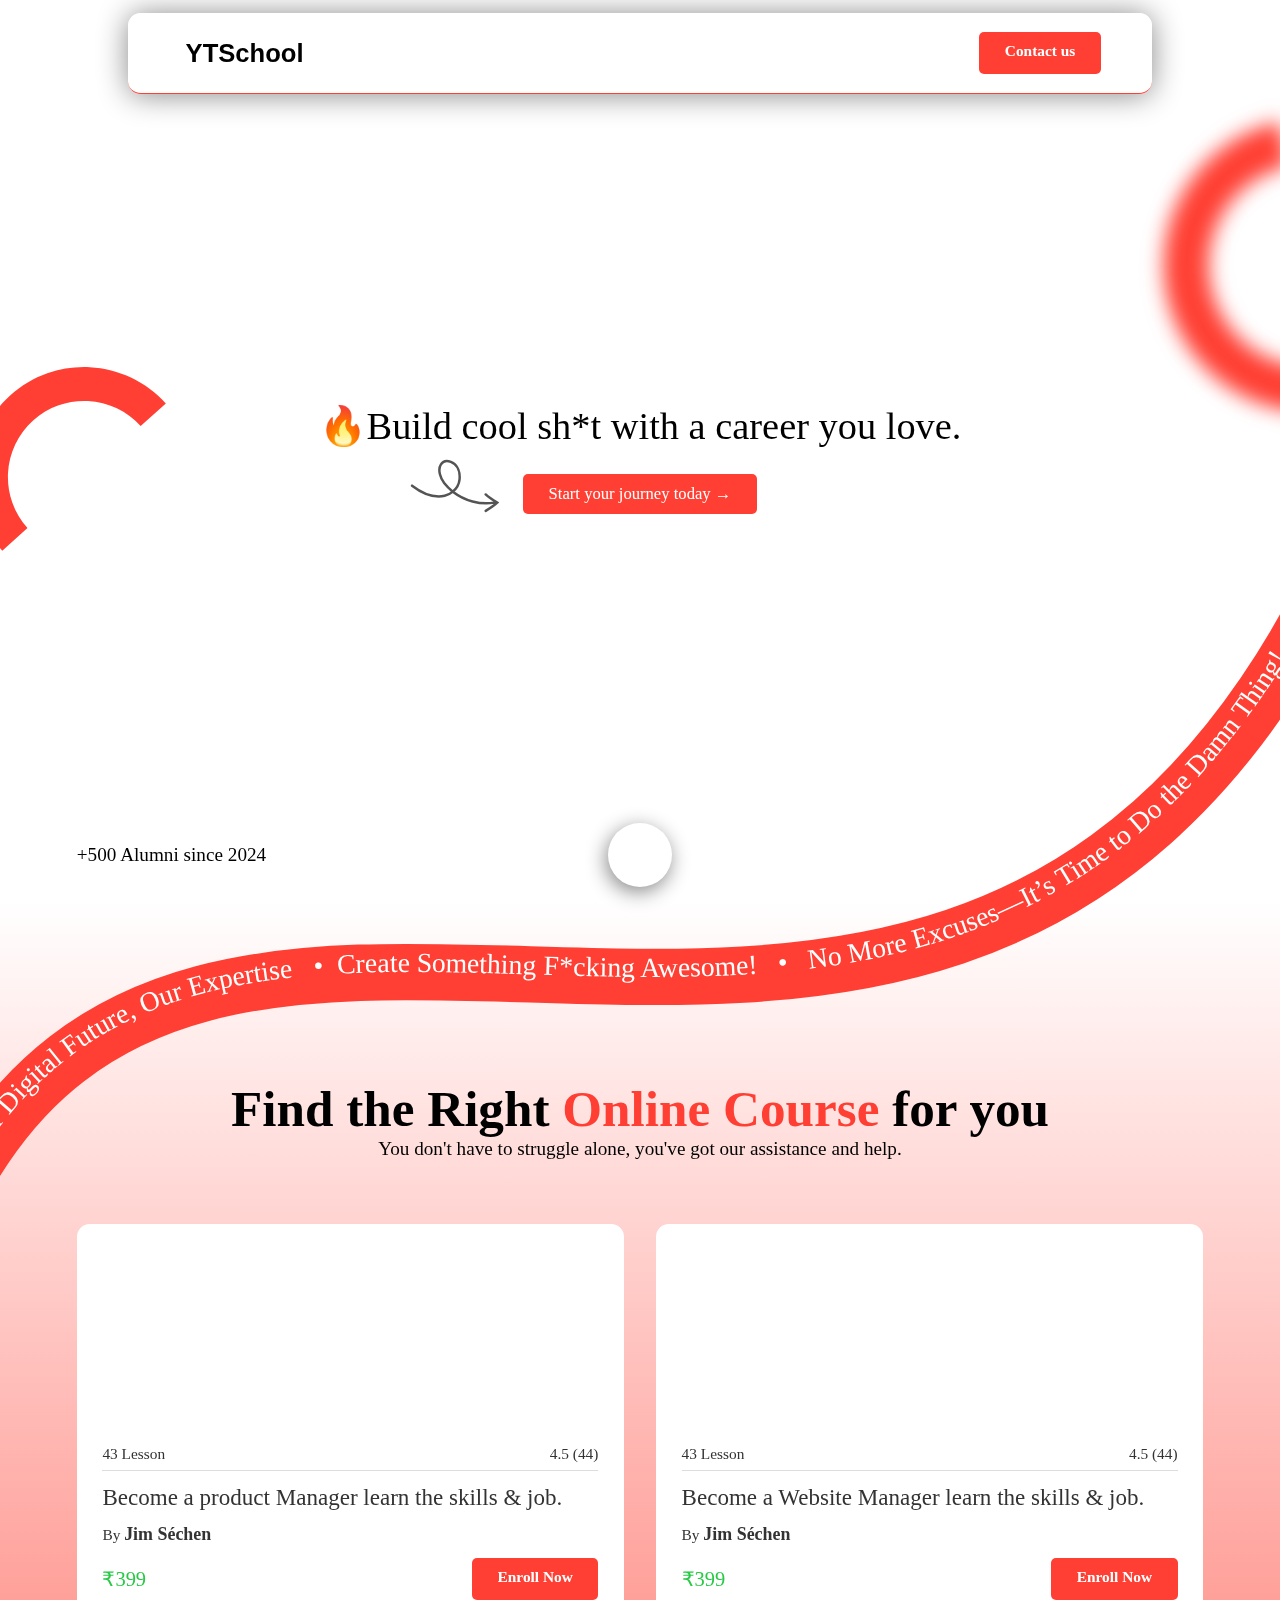
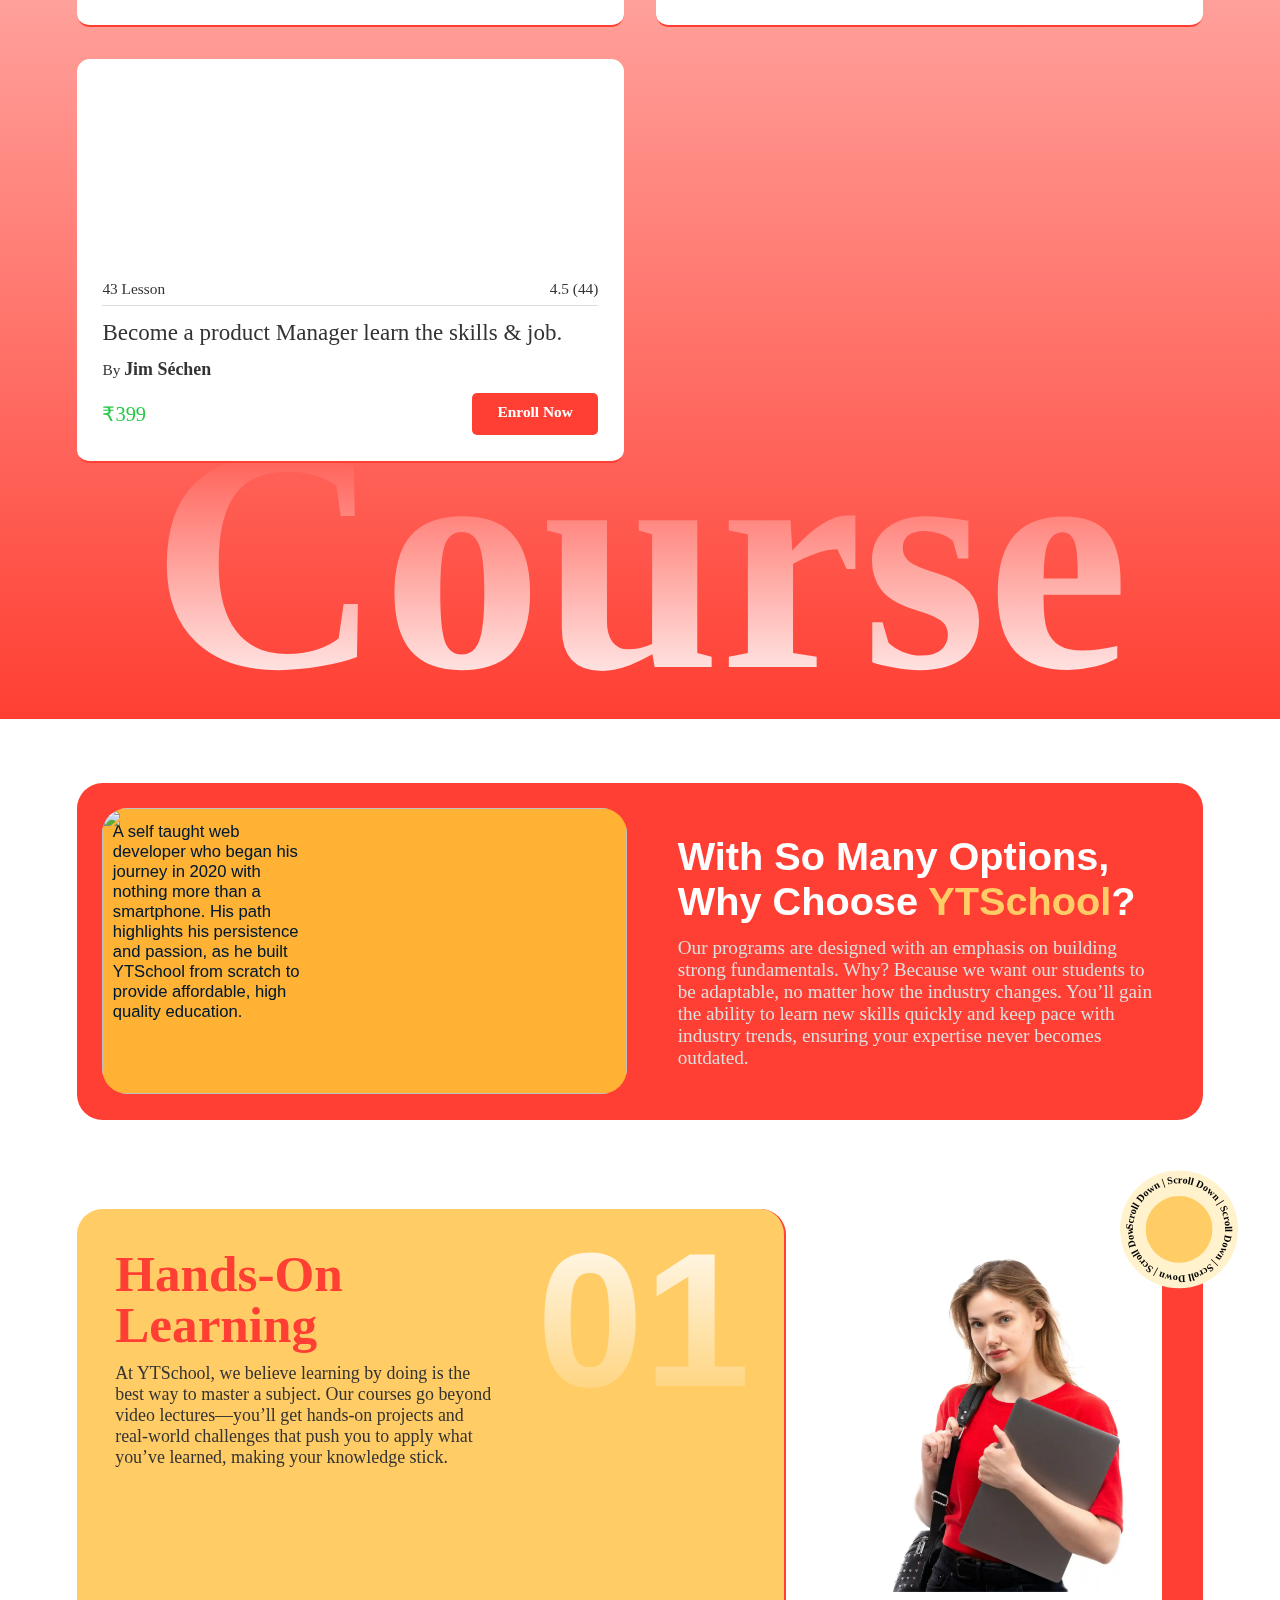
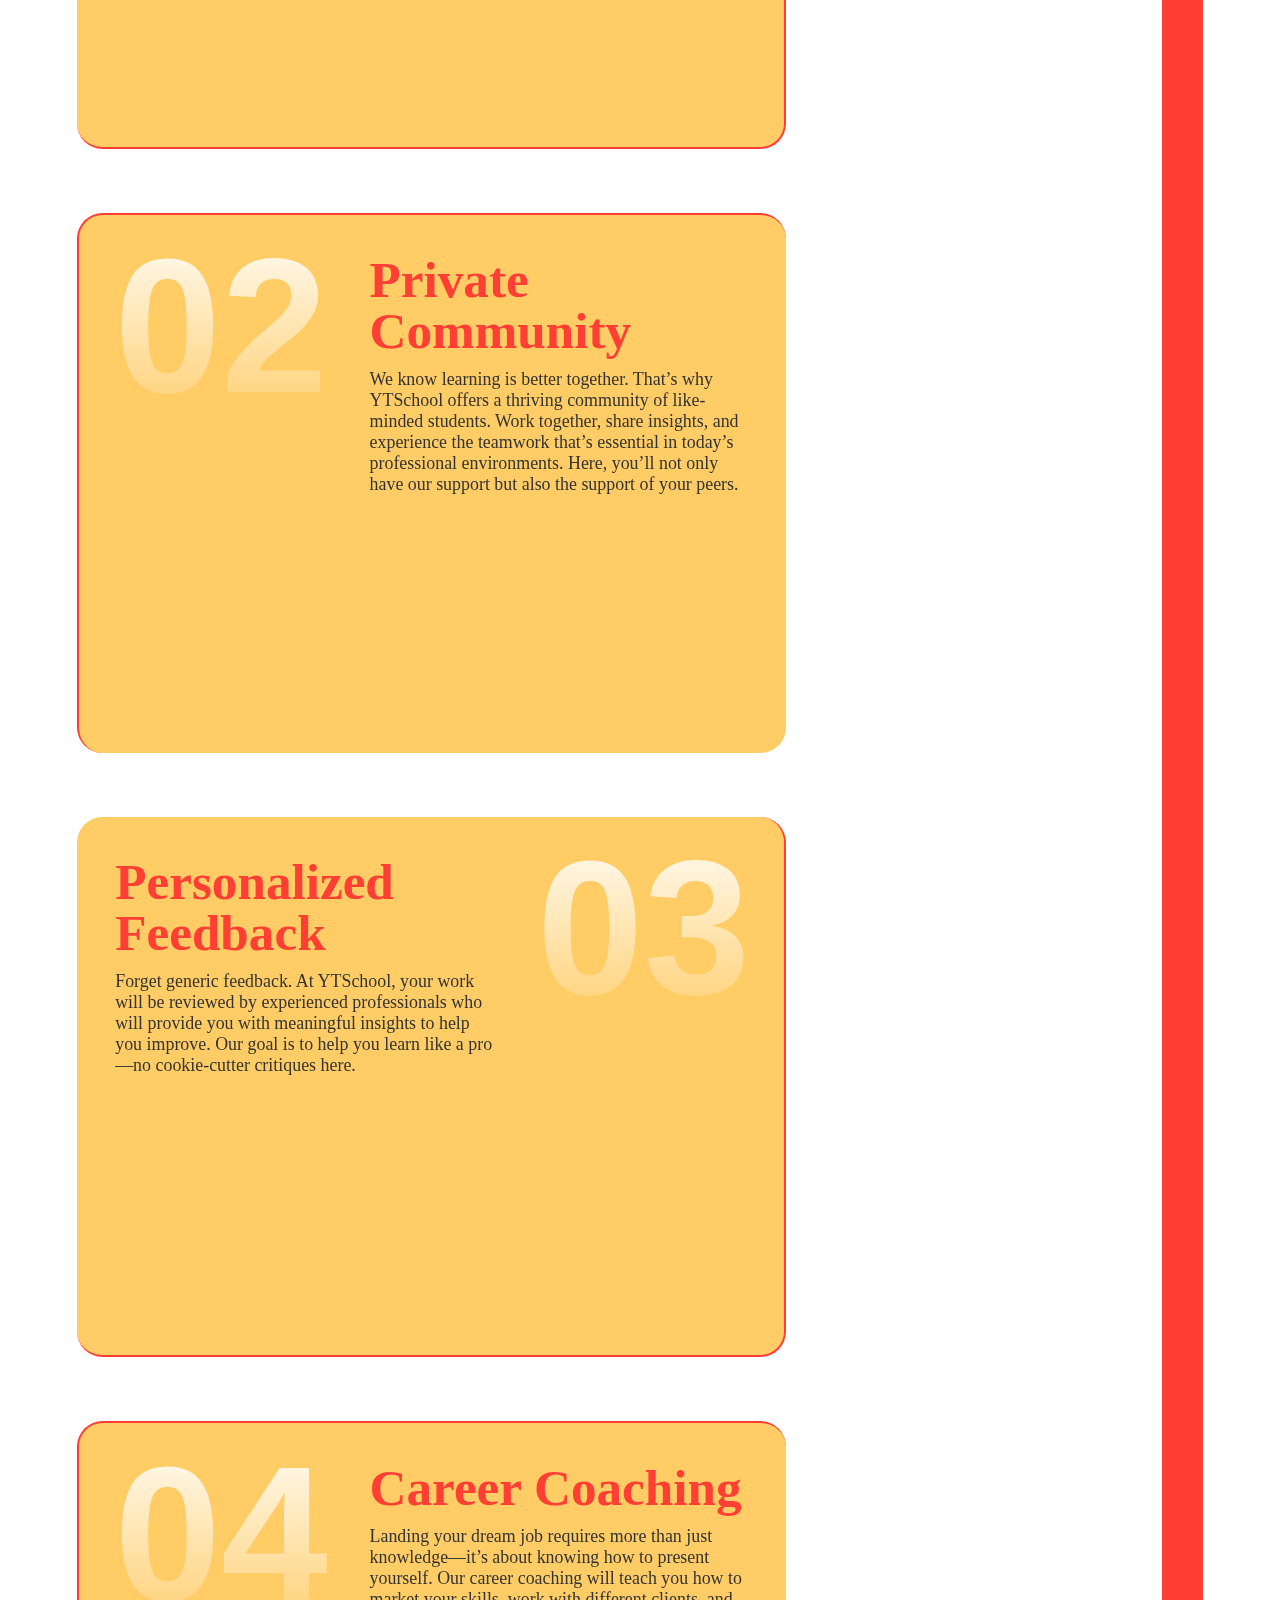
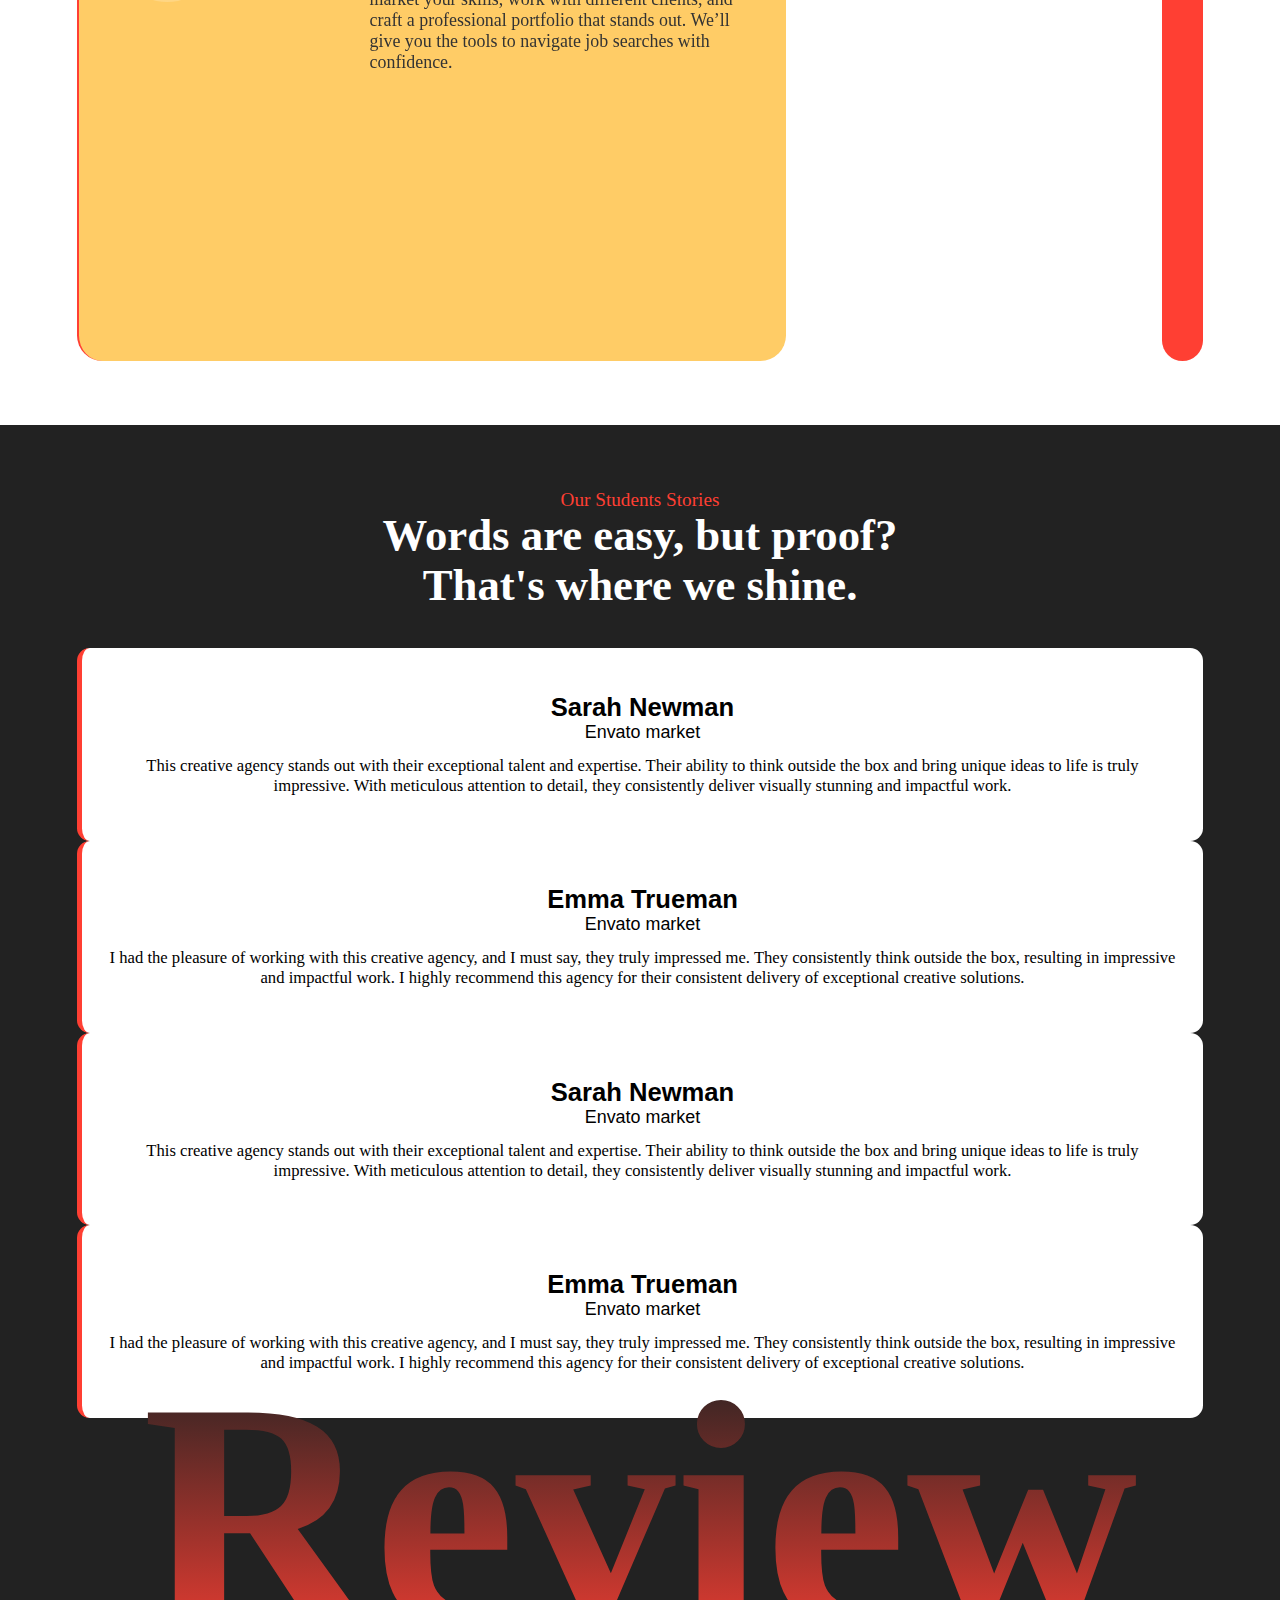
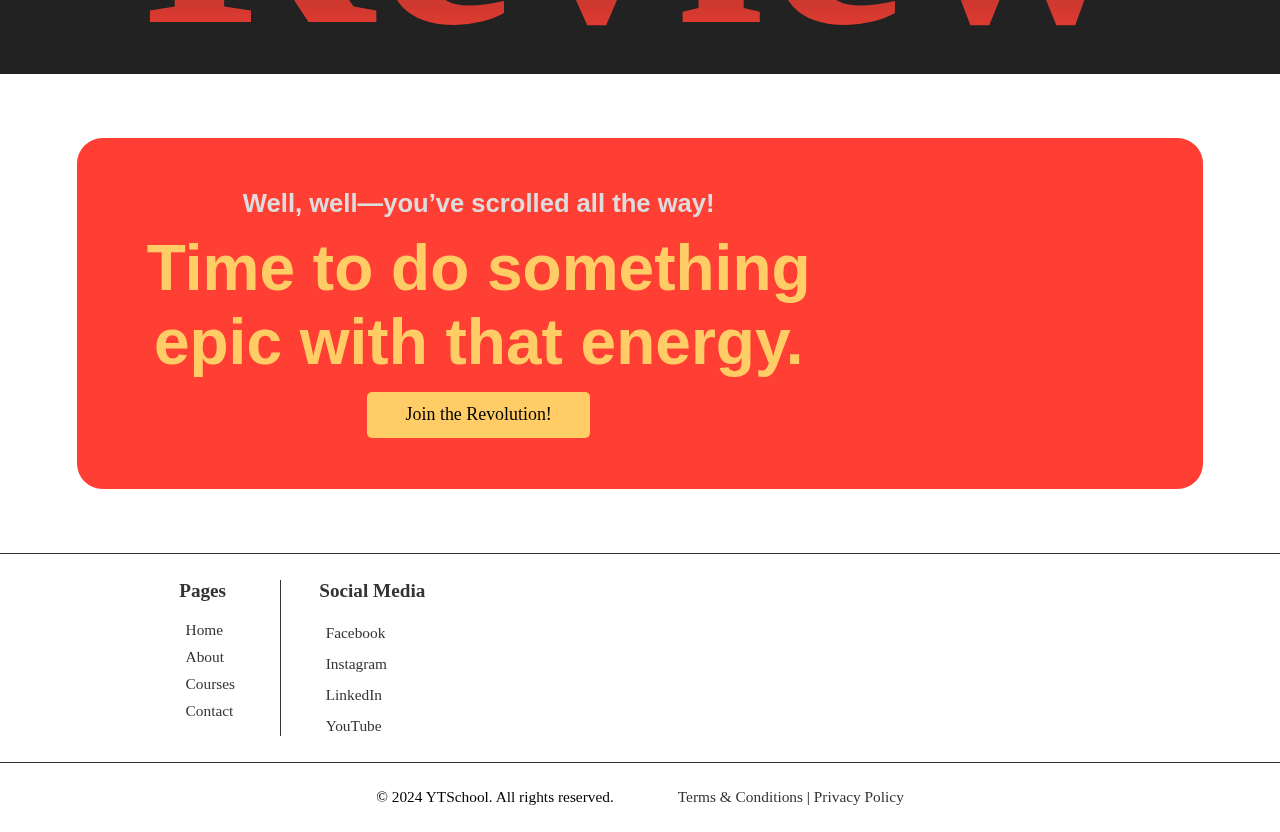
==== index.html @ 0f019d20 "png compressed" ====
<!DOCTYPE html>
<html lang="en">
  <head>
    <meta charset="UTF-8" />
    <meta name="viewport" content="width=device-width, initial-scale=1.0" />
    <title>YTSchool | Learn Tech Skills & Build Your Digital Future</title>
    <meta
      name="description"
      content="YTSchool offers high-quality, affordable tech courses in web development, Graphic design, Digital Marketing and more. Join 500+ alumni and build your digital career with us today!"
    />
    <link rel="canonical" href="https://www.ytschool.in" />

    <meta
      property="og:title"
      content="YTSchool | Learn Tech Skills & Build Your Digital Future"
    />
    <meta
      property="og:description"
      content="Join YTSchool and start learning web development, Graphic design, Digital Marketing and more. Build your career with real-world projects and expert mentors!"
    />
    <meta property="og:type" content="website" />
    <meta property="og:url" content="https://www.ytschool.in" />
    <!-- <meta property="og:image" content="https://www.ytschool.com/images/og-image.jpg" /> -->

    <!-- fontawesome -->
    <link
      href="https://cdn.jsdelivr.net/npm/remixicon@4.3.0/fonts/remixicon.css"
      rel="stylesheet"
    />
    <!-- swiper css -->
    <link rel="stylesheet" href="css/plugins/swiper.min.css" />

    <!-- custom styles -->
    <link rel="stylesheet" href="css/style.css" />
  </head>
  <body>
    <div id="main">
      <div id="page1">
        <div id="nav">
          <div id="nav-left">
            <div id="logo">
              <img src="assets/img/logo.png" alt="" /> YTSchool
            </div>
          </div>
          <div id="nav-right">
            <div class="button1">
              <div>
                <h3 class="bt1">Contact us</h3>
                <h3 class="bt2">Contact us</h3>
              </div>
            </div>
          </div>
        </div>

        <div id="hero-center">
          <svg
            class="svg1"
            width="1120"
            height="1072"
            viewBox="0 0 1120 1072"
            fill="none"
            xmlns="http://www.w3.org/2000/svg"
          >
            <path
              d="M1119.07 212.385C1062.65 149.736 994.446 98.8117 918.348 62.5211C842.25 26.2306 759.749 5.28407 675.555 0.877518C591.362 -3.52904 507.125 8.69068 427.654 36.839C348.183 64.9873 275.035 108.513 212.385 164.931C149.736 221.349 98.8117 289.554 62.5211 365.652C26.2306 441.75 5.28407 524.251 0.877516 608.445C-3.52903 692.638 8.69069 776.875 36.839 856.346C64.9873 935.817 108.513 1008.97 164.931 1071.61L311.921 939.246C272.886 895.899 242.771 845.289 223.296 790.304C203.82 735.319 195.365 677.036 198.414 618.783C201.463 560.531 215.956 503.449 241.065 450.798C266.174 398.146 301.408 350.956 344.754 311.921C388.101 272.886 438.711 242.771 493.696 223.296C548.681 203.82 606.964 195.365 665.217 198.414C723.469 201.463 780.551 215.956 833.202 241.065C885.854 266.174 933.044 301.408 972.079 344.754L1119.07 212.385Z"
            />
          </svg>

          <svg
            class="svg3"
            width="1120"
            height="1072"
            viewBox="0 0 1120 1072"
            fill="none"
            xmlns="http://www.w3.org/2000/svg"
          >
            <path
              d="M1119.07 212.385C1062.65 149.736 994.446 98.8117 918.348 62.5211C842.25 26.2306 759.749 5.28407 675.555 0.877518C591.362 -3.52904 507.125 8.69068 427.654 36.839C348.183 64.9873 275.035 108.513 212.385 164.931C149.736 221.349 98.8117 289.554 62.5211 365.652C26.2306 441.75 5.28407 524.251 0.877516 608.445C-3.52903 692.638 8.69069 776.875 36.839 856.346C64.9873 935.817 108.513 1008.97 164.931 1071.61L311.921 939.246C272.886 895.899 242.771 845.289 223.296 790.304C203.82 735.319 195.365 677.036 198.414 618.783C201.463 560.531 215.956 503.449 241.065 450.798C266.174 398.146 301.408 350.956 344.754 311.921C388.101 272.886 438.711 242.771 493.696 223.296C548.681 203.82 606.964 195.365 665.217 198.414C723.469 201.463 780.551 215.956 833.202 241.065C885.854 266.174 933.044 301.408 972.079 344.754L1119.07 212.385Z"
            />
          </svg>

          <h1>🔥Build cool sh*t with a career you love.</h1>
          <div class="button2">Start your journey today →</div>

          <svg
            class="svg2"
            width="72"
            height="42"
            viewBox="0 0 72 42"
            fill="none"
            xmlns="http://www.w3.org/2000/svg"
          >
            <path
              d="M1.6543 20.7294C8.92274 26.2957 18.4862 30.9022 27.8737 28.8774C30.2515 28.3646 32.5203 27.179 34.432 25.5533M34.432 25.5533C37.3436 23.0771 39.4264 19.5798 39.8029 15.8831C40.392 10.0996 38.5564 3.99748 32.8442 1.68173C29.8668 0.474682 26.7382 0.728443 24.8559 3.59892C21.9802 7.98435 24.5818 14.9416 27.4477 18.6347C29.4291 21.1881 31.794 23.5116 34.432 25.5533ZM34.432 25.5533C43.7012 32.7273 56.3422 36.4213 67.5667 34.3805M60.8418 41.0001C63.0379 39.6825 67.9572 36.52 70.0655 34.4117C67.8694 33.094 62.95 29.9318 60.8418 27.8235"
              stroke="#545454"
              stroke-width="2"
              stroke-linecap="round"
            />
          </svg>
        </div>
        <div id="hero-btm">
          <h3>+500 Alumni since 2024</h3>
          <a href="#courses">
            <div id="scroll1"><i class="ri-mouse-line"></i></div
          ></a>
        </div>
      </div>

      <div id="cor">
        <svg
          class="svg4"
          viewBox="0 0 325 144"
          fill="none"
          xmlns="http://www.w3.org/2000/svg"
        >
          <path
            d="M5.30218 140.996C67.5436 23.9707 233.134 171.978 320.315 2.99988"
            stroke="#FF3F33"
            id="ln"
            stroke-width="13"
          />
          <text>
            <textPath id="lntxt" href="#ln" startOffset="0%">
              • &nbsp Your Digital Future, Our Expertise &nbsp; •&nbsp Create
              Something F*cking Awesome! &nbsp; • &nbsp No More Excuses—It’s
              Time to Do the Damn Thing! &nbsp • &nbsp Take Action Now (Your
              Future Self Will High-Five You) &nbsp; • &nbsp Your Digital
              Future, Our Expertise &nbsp; • &nbsp Create Something F*cking
              Awesome! &nbsp; • &nbsp No More Excuses—It’s Time to Do the Damn
              Thing! &nbsp • &nbsp Take Action Now (Your Future Self Will
              High-Five You) &nbsp;
            </textPath>
          </text>
        </svg>

        <h3 class="bg-txt">Course</h3>
        <div id="cor-top">
          <h1>Find the Right <span>Online Course</span> for you</h1>
          <p>
            You don't have to struggle alone, you've got our assistance and
            help.
          </p>
        </div>

        <div id="courses">
          <div class="course-warper">
            <a href="#" class="course">
              <div class="c-img">
                <img
                 
                  src="https://html.hixstudio.net/educal/educal/assets/img/course/details/course-details-1.jpg"
                  alt=""
                />
              </div>

              <div class="course-body">
                <div class="cd-top">
                  <h4><i class="ri-book-line"></i> 43 Lesson</h4>
                  <h4><i class="ri-star-fill"></i> 4.5 (44)</h4>
                </div>
                <div class="cd-title">
                  <h2>Become a product Manager learn the skills & job.</h2>
                </div>
                <div class="cd-inst">By <span>Jim Séchen</span></div>
                <div class="cd-btm">
                  <div class="cd-price">₹<span>399</span></div>
                  <div class="cd-btn button1">
                    <div>
                      <h3 class="bt1">Enroll Now</h3>
                      <h3 class="bt2">Enroll Now</h3>
                    </div>
                  </div>
                </div>
              </div>
            </a>
          </div>
          <div class="course-warper">
            <a href="#" class="course">
              <div class="c-img">
                <img
                 
                  src="https://html.hixstudio.net/educal/educal/assets/img/course/details/course-details-1.jpg"
                  alt=""
                />
              </div>

              <div class="course-body">
                <div class="cd-top">
                  <h4><i class="ri-book-line"></i> 43 Lesson</h4>
                  <h4><i class="ri-star-fill"></i> 4.5 (44)</h4>
                </div>
                <div class="cd-title">
                  <h2>Become a Website Manager learn the skills & job.</h2>
                </div>
                <div class="cd-inst">By <span>Jim Séchen</span></div>
                <div class="cd-btm">
                  <div class="cd-price">₹<span>399</span></div>
                  <div class="cd-btn button1">
                    <div>
                      <h3 class="bt1">Enroll Now</h3>
                      <h3 class="bt2">Enroll Now</h3>
                    </div>
                  </div>
                </div>
              </div>
            </a>
          </div>
          <div class="course-warper">
            <a href="#" class="course">
              <div class="c-img">
                <img
                 
                  src="https://html.hixstudio.net/educal/educal/assets/img/course/details/course-details-1.jpg"
                  alt=""
                />
              </div>

              <div class="course-body">
                <div class="cd-top">
                  <h4><i class="ri-book-line"></i> 43 Lesson</h4>
                  <h4><i class="ri-star-fill"></i> 4.5 (44)</h4>
                </div>
                <div class="cd-title">
                  <h2>Become a product Manager learn the skills & job.</h2>
                </div>
                <div class="cd-inst">By <span>Jim Séchen</span></div>
                <div class="cd-btm">
                  <div class="cd-price">₹<span>399</span></div>
                  <div class="cd-btn button1">
                    <div>
                      <h3 class="bt1">Enroll Now</h3>
                      <h3 class="bt2">Enroll Now</h3>
                    </div>
                  </div>
                </div>
              </div>
            </a>
          </div>
        </div>
      </div>

      <div id="about">
        <div id="about-cont">
          <div id="ac-top">
            <div id="ac-img">
              <img src="assets/img/hero1.webp" alt="" />
              <h5>
                A self taught web developer who began his journey in 2020 with
                nothing more than a smartphone. His path highlights his
                persistence and passion, as he built YTSchool from scratch to
                provide affordable, high quality education.
              </h5>
              <img src="/assets/img/Group 10.svg" alt="" />
            </div>
            <div id="ac-data">
              <h1>With So Many Options, Why Choose <span>YTSchool</span>?</h1>
              <p>
                Our programs are designed with an emphasis on building strong
                fundamentals. Why? Because we want our students to be adaptable,
                no matter how the industry changes. You’ll gain the ability to
                learn new skills quickly and keep pace with industry trends,
                ensuring your expertise never becomes outdated.
              </p>
            </div>
          </div>

          <div id="ac-btm">
            <div id="ac-btm-part1">
              <div class="acp">
                <div>
                  <h3>Hands-On Learning</h3>

                  <p>
                    At YTSchool, we believe learning by doing is the best way to
                    master a subject. Our courses go beyond video
                    lectures—you’ll get hands-on projects and real-world
                    challenges that push you to apply what you’ve learned,
                    making your knowledge stick.
                  </p>

                  <div class="count">01</div>
                </div>
              </div>
              <div class="acp">
                <div>
                  <h3>Private Community</h3>
                  <p>
                    We know learning is better together. That’s why YTSchool
                    offers a thriving community of like-minded students. Work
                    together, share insights, and experience the teamwork that’s
                    essential in today’s professional environments. Here, you’ll
                    not only have our support but also the support of your
                    peers.
                  </p>

                  <div class="count">02</div>
                </div>
              </div>
              <div class="acp">
                <div>
                  <h3>Personalized Feedback</h3>
                  <p>
                    Forget generic feedback. At YTSchool, your work will be
                    reviewed by experienced professionals who will provide you
                    with meaningful insights to help you improve. Our goal is to
                    help you learn like a pro—no cookie-cutter critiques here.
                  </p>

                  <div class="count">03</div>
                </div>
              </div>
              <div class="acp">
                <div>
                  <h3>Career Coaching</h3>
                  <p>
                    Landing your dream job requires more than just
                    knowledge—it’s about knowing how to present yourself. Our
                    career coaching will teach you how to market your skills,
                    work with different clients, and craft a professional
                    portfolio that stands out. We’ll give you the tools to
                    navigate job searches with confidence.
                  </p>

                  <div class="count">04</div>
                </div>
              </div>
            </div>
            <div id="ac-btm-part2">
              <img src="assets/img/imgw.webp" alt="" />
            </div>

            <div id="scroll-progress">
              <svg
                viewBox="0 0 300 300"
                xmlns="http://www.w3.org/2000/svg"
                xmlns:xlink="http://www.w3.org/1999/xlink"
              >
                <path
                  id="SunCatcherStudio"
                  fill="#fc6"
                  stroke="#fff2cc"
                  stroke-width="60"
                  d="M 32.550491,148.48008 A -108.15144,-108.15144 0 0 1 140.70194,40.328644 -108.15144,-108.15144 0 0 1 248.85338,148.48008 -108.15144,-108.15144 0 0 1 140.70194,256.63153 -108.15144,-108.15144 0 0 1 32.550491,148.48008 Z"
                />
                <text fill="#000">
                  <textPath
                    id="cir"
                    xlink:href="#SunCatcherStudio"
                    startOffset="0"
                  >
                    Scroll Down | Scroll Down | Scroll Down | Scroll Down |
                    Scroll Down | Scroll Down | Scroll Down | Scroll Down |
                  </textPath>
                </text>
              </svg>
            </div>
          </div>
        </div>
      </div>

      <div id="reviews">
        <h3 class="bg-txt">Review</h3>

        <div id="review-top">
          <h5>Our Students Stories</h5>
          <h1>
            Words are easy, but proof? <br />
            That's where we shine.
          </h1>
        </div>

        <div class="swiper-container reviews-slider">
          <div class="swiper-wrapper">
            <div class="swiper-slide">
              <div class="rs-main">
                <h5 class="rs-name">Sarah Newman</h5>
                <p class="rs-pos">Envato market</p>
                <p class="rs-text">
                  This creative agency stands out with their exceptional talent
                  and expertise. Their ability to think outside the box and
                  bring unique ideas to life is truly impressive. With
                  meticulous attention to detail, they consistently deliver
                  visually stunning and impactful work.
                </p>
              </div>
            </div>
            <div class="swiper-slide">
              <div class="rs-main">
                <h5 class="rs-name">Emma Trueman</h5>
                <p class="rs-pos">Envato market</p>
                <p class="rs-text">
                  I had the pleasure of working with this creative agency, and I
                  must say, they truly impressed me. They consistently think
                  outside the box, resulting in impressive and impactful work. I
                  highly recommend this agency for their consistent delivery of
                  exceptional creative solutions.
                </p>
              </div>
            </div>
            <div class="swiper-slide">
              <div class="rs-main">
                <h5 class="rs-name">Sarah Newman</h5>
                <p class="rs-pos">Envato market</p>
                <p class="rs-text">
                  This creative agency stands out with their exceptional talent
                  and expertise. Their ability to think outside the box and
                  bring unique ideas to life is truly impressive. With
                  meticulous attention to detail, they consistently deliver
                  visually stunning and impactful work.
                </p>
              </div>
            </div>
            <div class="swiper-slide">
              <div class="rs-main">
                <h5 class="rs-name">Emma Trueman</h5>
                <p class="rs-pos">Envato market</p>
                <p class="rs-text">
                  I had the pleasure of working with this creative agency, and I
                  must say, they truly impressed me. They consistently think
                  outside the box, resulting in impressive and impactful work. I
                  highly recommend this agency for their consistent delivery of
                  exceptional creative solutions.
                </p>
              </div>
            </div>
          </div>
        </div>
      </div>

      <div class="cta">
        <div class="cta-left">
          <div>
            <h3>Well, well—you’ve scrolled all the way!</h3>
          </div>
          <div><h1>Time to do something epic with that energy.</h1></div>
          <button class="button3">Join the Revolution!</button>
        </div>
        <div class="cta-right">
          <img src="assets/img/ctaimg.webp" alt="" />
        </div>
      </div>

      <div id="footer">
        <div id="footer-warper">
          <div id="footer-left">
            <div id="fl-logo">
              <!-- <h1>YTSchool</h1> -->
              <img src="assets/img/black.png" alt="" />
            </div>
            <div id="fl-links">
              <h3>Pages</h3>
              <ul>
                <li><a href="#">Home</a></li>
                <li><a href="#">About</a></li>
                <li><a href="#">Courses</a></li>
                <li><a href="#">Contact</a></li>
              </ul>
            </div>
          </div>
          <div id="footer-right">
            <div id="fr-social">
              <h3>Social Media</h3>
              <ul>
                <li>
                  <a href="#"><i class="ri-facebook-fill"></i> Facebook</a>
                </li>
                <li>
                  <a href="#"><i class="ri-instagram-fill"></i> Instagram</a>
                </li>
                <li>
                  <a href="#"><i class="ri-linkedin-fill"></i> LinkedIn</a>
                </li>
                <li>
                  <a href="#"><i class="ri-youtube-fill"></i> YouTube</a>
                </li>
              </ul>
            </div>
          </div>
        </div>
      </div>
      <div id="copyright">
        <p>&copy; 2024 YTSchool. All rights reserved.</p>

        <div id="legal">
          <a href="#">Terms & Conditions</a> |
          <a href="#">Privacy Policy</a>
        </div>
      </div>
    </div>

    <!-- GSAP & Scroll Trigger -->
    <script src="js/plugins/gsap.min.js"></script>
    <script src="js/plugins/ScrollTrigger.min.js"></script>

    <script src="js/plugins/swiper.min.js"></script>
    <script src="js/script.js"></script>
  </body>
</html>
---- css/style.css ----
@font-face {
    font-family: 'nml';
    src: url('../assets/fonts/NeueMachina-Light.otf');
}

@font-face {
    font-family: 'nmr';
    src: url('../assets/fonts/NeueMachina-Regular.otf');
}

@font-face {
    font-family: 'kh';
    src: url('../assets/fonts/Khaviax.otf');
}

@font-face {
    font-family: 'jn';
    src: url('../assets/fonts/Fontspring-DEMO-juana-light.otf');
}

@import url('https://fonts.googleapis.com/css2?family=Montserrat:ital,wght@0,100..900;1,100..900&display=swap');


@import url('https://fonts.googleapis.com/css2?family=Inter:ital,opsz,wght@0,14..32,100..900;1,14..32,100..900&display=swap');


* {
    margin: 0;
    padding: 0;
    box-sizing: border-box;
}

html,
body {
    font-family: 'nmr';
    height: 100%;
    width: 100%;
    position: relative;
    scroll-behavior: smooth;
}

body {
    overflow-x: hidden;
    overflow-y: scroll;
}

main {
    position: relative;
}


a {
    text-decoration: none;
    color: #333;
}

img {
    width: 100%;
    object-fit: cover;
}

.button1 {
    background-color: #FF3F33;
    color: white;
    display: flex;
    align-items: center;
    justify-content: center;
    padding: 0.8vw 2vw;
    border: none;
    font-family: 'nml';
    border-radius: 5px;
    cursor: pointer;
}

.button1 h3 {
    font-size: 1.2vw;
    height: 1.7vw;
}

.char {
    display: inline-block;
}

.button1 div {
    overflow: hidden;
    height: 1.7vw;
}

.button3 {
    background-color: #fc6;
    padding: 1vw 3vw;
    border: none;
    font-family: 'nml';
    font-size: 1.4vw;
    border-radius: 5px;
    cursor: pointer;
}

#error {
    width: 100%;
    margin: auto;
    display: flex;
    align-items: center;
    justify-content: center;
    flex-direction: column;
    gap: 2vw;
}

#error h1 {
    font-size: 5vw;
    font-weight: 600;
    color: #FF3F33;
}

#error p {
    font-size: 1.5vw;
    color: #333;
}


#nav {
    margin: 1vw auto;
    border-radius: 1vw;
    width: 80vw;
    display: flex;
    align-items: center;
    justify-content: space-between;
    padding: 1.5vw 4vw;
    background-color: #ffffffd0;
    border-bottom: 1px solid #FF3F33;
    box-shadow: 0 1px 30px #888;
}

#logo {
    font-size: 2vw;
    font-weight: 700;
    font-family: "Inter", sans-serif;
    cursor: pointer;
    display: flex;
    align-items: center;
    justify-content: center;
    gap: 0.5vw;
}

#logo img {
    max-width: 2.5vw;
    object-fit: cover;
}

#page1 {
    width: 100%;
    min-height: 100svh;
    display: flex;
    flex-direction: column;
    position: relative;
    background-image: url("../assets/img/batthern.png");

}

#hero-center {
    height: 100%;
    width: 100%;
    display: flex;
    align-items: center;
    justify-content: center;
    flex-direction: column;
    gap: 2vw;
    margin: auto;
    position: relative;
    z-index: 2;

}

#hero-center .svg1 {
    position: absolute;
    left: -2vw;
    fill: #FF3F33;
    max-width: 15vw;
    height: fit-content;
}

#hero-center .svg2 {
    position: absolute;
    width: 7vw;
    height: 5vw;
    left: 32%;
    top: 4vw;
}

#hero-center .svg3 {
    position: absolute;
    fill: #FF3F33;
    max-width: 20vw;
    rotate: -60deg;
    height: fit-content;
    right: -10vw;
    top: -20vw;
    filter: blur(10px);
}

#hero-center h1 {
    font-size: 3vw;
    font-weight: 400;
    font-family: 'nmr';
}


.button2 {
    background-color: #FF3F33;
    color: white;
    padding: 0.8vw 2vw;
    border-radius: 5px;
    font-size: 1.3vw;
    font-family: 'nml';
    transition: box-shadow 0.5s ease;
    cursor: pointer;
}

.button2:hover {
    box-shadow: 0 0 60px 5px #FF3F33;
}

#hero-btm {
    display: grid;
    align-items: center;
    grid-template-columns: 1fr 1fr 1fr;
    justify-content: center;
    width: 100%;
    padding: 1vw 6vw;
    position: relative;
    z-index: 2;
}

#hero-btm h3 {
    font-size: 1.5vw;
    font-weight: 100;
}

#scroll1 {
    margin: auto;
    font-size: 2vw;
    font-weight: 100;
    color: #222;
    font-family: 'nml';
    height: 5vw;
    width: 5vw;
    display: flex;
    align-items: center;
    justify-content: center;
    border-radius: 50px;
    background-color: #fff;
    box-shadow: -2px 5px 20px #888;
}

#cor {
    width: 100%;
    padding: 0 6vw;
    padding-top: 10vw;
    position: relative;
    background: linear-gradient(180deg, #fff 0%, #FF3F33 100%);
}

.svg4 {
    position: absolute;
    top: -25vw;
    z-index: 1;
    left: -5vw;
    width: 110vw;
}

#lntxt {
    fill: #fff;
    font-size: .5vw;
}

#cor-top {
    margin-top: 4vw;
    position: relative;
}

#cor-top h1 span {
    color: #FF3F33;
}

#cor-top h1 {
    text-align: center;
    font-size: 4vw;
    font-weight: 600;
}

#cor-top p {
    text-align: center;
    font-size: 1.5vw;
    font-weight: 100;
    font-family: 'nml';
}

#courses {
    margin-top: 5vw;
    padding-bottom: 20vw;
    display: grid;
    gap: 2rem;
    flex-wrap: wrap;
    grid-template-columns: repeat(auto-fill, minmax(23rem, 1fr));
    font-family: 'nml';
    position: relative;
}

.bg-txt {
    position: absolute;
    bottom: 0;
    left: 50%;
    transform: translateX(-50%);
    z-index: 0;
    font-size: 25vw;
    line-height: 100%;
    background: -webkit-linear-gradient(#FF3F33, #fff);
    -webkit-background-clip: text;
    -webkit-text-fill-color: transparent;
    pointer-events: none;
}

.course {
    display: flex;
    flex-direction: column;
    background-color: #fff;
    width: 100%;
    border-radius: 1vw;
    overflow: hidden;
    border-bottom: 2px solid #FF3F33;
}

.c-img {
    overflow: hidden;
    height: 15vw;
}

.c-img img {
    transition: scale 0.2s ease-in-out;
    object-fit: cover;
    width: 100%;
}

.course:hover .c-img img {
    scale: 1.05;
}

.course-body {
    padding: 2vw;
    display: flex;
    flex-direction: column;
    gap: 1vw;
}

.cd-top {
    display: flex;
    justify-content: space-between;
    border-bottom: 1px solid #ddd;
    padding-bottom: .5vw;
}

.cd-top h4 {
    font-size: 1.2vw;
    font-weight: 100;
}

.cd-top h4 i {
    font-size: 1.5vw;
    font-weight: 400;
}

.cd-top h4:last-child i {
    color: rgb(255, 213, 0);
}

.cd-title h2 {
    font-size: 1.8vw;
    font-weight: 100;
}

.cd-inst {
    font-size: 1.2vw;
    font-weight: 100;
}

.cd-inst span {
    font-size: 1.4vw;
    font-weight: 600;
    color: #333;
}

.cd-btm {
    display: flex;
    justify-content: space-between;
    align-items: center;
}

.cd-price {
    font-size: 1.6vw;
    font-weight: 400;
    font-family: 'nmr';
    color: #27c945;
}

/* ABOUT */
#about {
    width: 100%;
    position: relative;
    padding: 0 6vw;
    padding-top: 5vw;
}

#ac-top {
    margin-bottom: 7vw;
    display: flex;
    gap: 2vw;
    background-color: #FF3F33;
    border-radius: 2vw;
    padding: 2vw;
    background-image: url(../assets/img/batthern.png);
    position: relative;

}

#ac-img {
    flex: 1 1 50%;
    position: relative;
}

#ac-img img:last-child {
    position: absolute;
    left: 60%;
    top: 20%;
    width: 15vw;

}

#ac-img img:first-child {
    height: 100%;
    background-color: #ff39;
    border-radius: 2vw;
    object-fit: contain;
}

#ac-img h5 {
    color: #fc6;
    position: absolute;
    top: 5%;
    left: 2%;
    font-weight: 300;
    font-size: 1.3vw;
    mix-blend-mode: difference;
    max-width: 200px;
    font-family: "Montserrat", sans-serif;


}

#ac-data {
    flex: 1 1 50%;
    padding: 2vw;
    gap: 1vw;
    display: flex;
    flex-direction: column;
}

#ac-data h1 {
    font-size: 3.1vw;
    font-weight: 600;
    font-family: "Montserrat", sans-serif;
    color: #fff;
}

#ac-data h1 span {
    color: #fc6;
}

#ac-data p {
    font-size: 1.5vw;
    font-weight: 100;
    font-family: 'nml';
    color: #DFDFDF;

}

#ac-btm {
    display: flex;
    position: relative;
}

#ac-btm-part1 {
    flex: 1 1 70%;
    display: flex;
    flex-direction: column;
    gap: 5vw;
    position: relative;
    padding-bottom: 5vw;
}

#ac-btm-part2 {
    position: relative;
    width: 100%;
    flex: 1 1 30%;
}

#ac-btm-part2 img {
    width: 100%;
    object-fit: contain;
    position: sticky;
    top: 40%;
}


#scroll-progress {
    position: absolute;
    right: 0;
    width: 2vw;
    padding: 1.6vw;
    margin: 0 auto;
    height: calc(100% - 5vw);
    border-radius: 50px;
    background-color: #FF3F33;
}

#scroll-progress svg {
    position: sticky;
    top: 50%;
    left: 50%;
    width: 10vw;
    font-size: 24px;
    transform: translate(-50%, -50%);
    font-family: 'nml';
    font-weight: 600;
}

.acp {
    display: flex;
    gap: 3vw;
    justify-content: start;
    padding: 3vw;
    width: 90%;
    flex-shrink: 0;
    position: sticky;
    top: 20%;
    background-color: #fc6;
    box-shadow: 0 2px 10px #fff;
    border-radius: 2vw;
    overflow: hidden;
    height: 60vh;
    border-right: 2px solid #FF3F33;
    border-bottom: 2px solid #FF3F33;
}

.acp:nth-child(2n) .count {
    left: 5%;
}

.count {
    font-size: 15vw;
    font-family: "Montserrat", sans-serif;
    font-weight: 600;
    right: 3px;
    background: -webkit-linear-gradient(#fff, #fc6);
    -webkit-background-clip: text;
    -webkit-text-fill-color: transparent;
    position: absolute;
    top: 0;
    right: -25%;
    z-index: -1;
}

.acp h3 {
    font-size: 4vw;
    line-height: 100%;
    font-weight: 600;
    color: #FF3F33;
}

.acp p {
    font-size: 1.4vw;
    font-weight: 100;
    font-family: 'nml';
    color: #333;
}

.acp div {
    display: flex;
    flex-direction: column;
    gap: 1vw;
    width: 60%;
}

.acp:nth-child(2n) {
    flex-direction: column-reverse;
    align-items: flex-end;
    justify-content: start;
    border-left: 2px solid #FF3F33;
    border-top: 2px solid #FF3F33;
    border-right: none;
    border-bottom: none;
}



/* REVIEWS */
#reviews {
    padding: 0 6vw;
    padding-top: 5vw;
    background-color: #222;
    margin-bottom: 5vw;
    position: relative;
}

#review-top {
    display: flex;
    flex-direction: column;
    padding-bottom: 3vw;
    align-items: center;
    justify-content: center;
}

#review-top h5 {
    color: #FF3F33;
    font-weight: 100;
    font-size: 1.5vw;
}

#review-top h1 {
    color: #fff;
    font-weight: 600;
    font-size: 3.5vw;
    line-height: 110%;
    text-align: center;
}

#reviews .bg-txt {
    background: -webkit-linear-gradient(#222, #FF3F33);
    -webkit-background-clip: text;
    -webkit-text-fill-color: transparent;
}

.reviews-slider {
    padding-bottom: 20vw;
}

.swiper-slide {
    cursor: pointer;
    padding: 3.5vw 2vw;
    text-align: center;
    font-size: 18px;
    background: #fff;
    display: flex;
    justify-content: center;
    align-items: center;
    border-radius: 1vw;
    border-left: 5px solid #FF3F33;
}

.rs-name {
    font-weight: 600;
    font-family: "Montserrat", sans-serif;
    font-size: 2vw;

}

.rs-pos {
    font-weight: 100;
    font-size: 1.4vw;
    font-family: "Montserrat", sans-serif;
}

.rs-text {
    font-weight: 100;
    font-size: 1.3vw;
    padding-top: 1vw;
}



/* CTA */
.cta {
    display: flex;
    position: relative;
    background-color: #FF3F33;
    padding: 4vw 2vw;
    margin: 0vw 6vw;
    border-radius: 2vw;
    background-image: url('../assets/img/batthern.png');
}

.cta-left {
    flex: 1 1 70%;
    display: flex;
    flex-direction: column;
    gap: 1vw;
    align-items: center;
}

.cta-left>div {
    display: flex;
    align-items: center;
    justify-content: center;
}

.cta-right {
    flex: 1 1 30%;
    display: flex;
    align-items: center;
    justify-content: center;
    height: 20vh;
}

.cta-right img {
    object-fit: contain;
    width: 100%;
}

.cta-left h1 {
    text-align: center;
    font-size: 5vw;
    font-family: "Montserrat", sans-serif;
    font-weight: 700;
    color: #fc6;
}

.cta-left h3 {
    font-size: 2vw;
    font-family: "Montserrat", sans-serif;
    font-weight: 700;
    color: #ddd;
}


/* footer */
#footer {
    padding: 2vw 6vw;
    margin-top: 5vw;
    border-top: 1px solid #333;
    color: #333;
}

#footer-warper {
    display: flex;
}

#footer-warper h3 {
    font-size: 1.5vw;
    font-family: 'jn';
    font-weight: 600;
}

#footer-warper li {
    list-style: none;
}

#footer-left {
    padding: 0 3vw;
    display: flex;
    gap: 5vw;
    border-right: 1px solid #333;
}

#footer-left #fl-logo {
    font-size: 5.5vw;
    width: 100%;
}

#footer-left #fl-logo img {
    width: 100%;
    object-fit: cover;
}

#footer-right {
    display: flex;
    height: 100%;
    padding: 0 3vw;
}

#footer-warper ul {
    display: flex;
    flex-direction: column;
    gap: 0.7vw;
    margin-top: 1.5vw;
}

#footer-warper ul i {
    font-size: 1.5vw;
}

#footer-warper ul a {
    font-size: 1.2vw;
    padding: 0.5vw;
    text-wrap: nowrap;
}

#footer-warper ul a:hover {
    color: #FF3F33;
}

#copyright {
    padding: 2vw;
    display: flex;
    gap: 5vw;
    align-items: center;
    justify-content: center;
    font-size: 1.2vw;
    border-top: 1px solid #333;
}


@media screen and (max-width:800px) {
    
.button1 {
    padding: 1.5vw 3vw;
    border-radius: 1vw;
}

.button1 h3 {
    font-size: 2vw;
    height: 2.5vw;
}

.button1 div {
    height: 2.5vw;
}


}
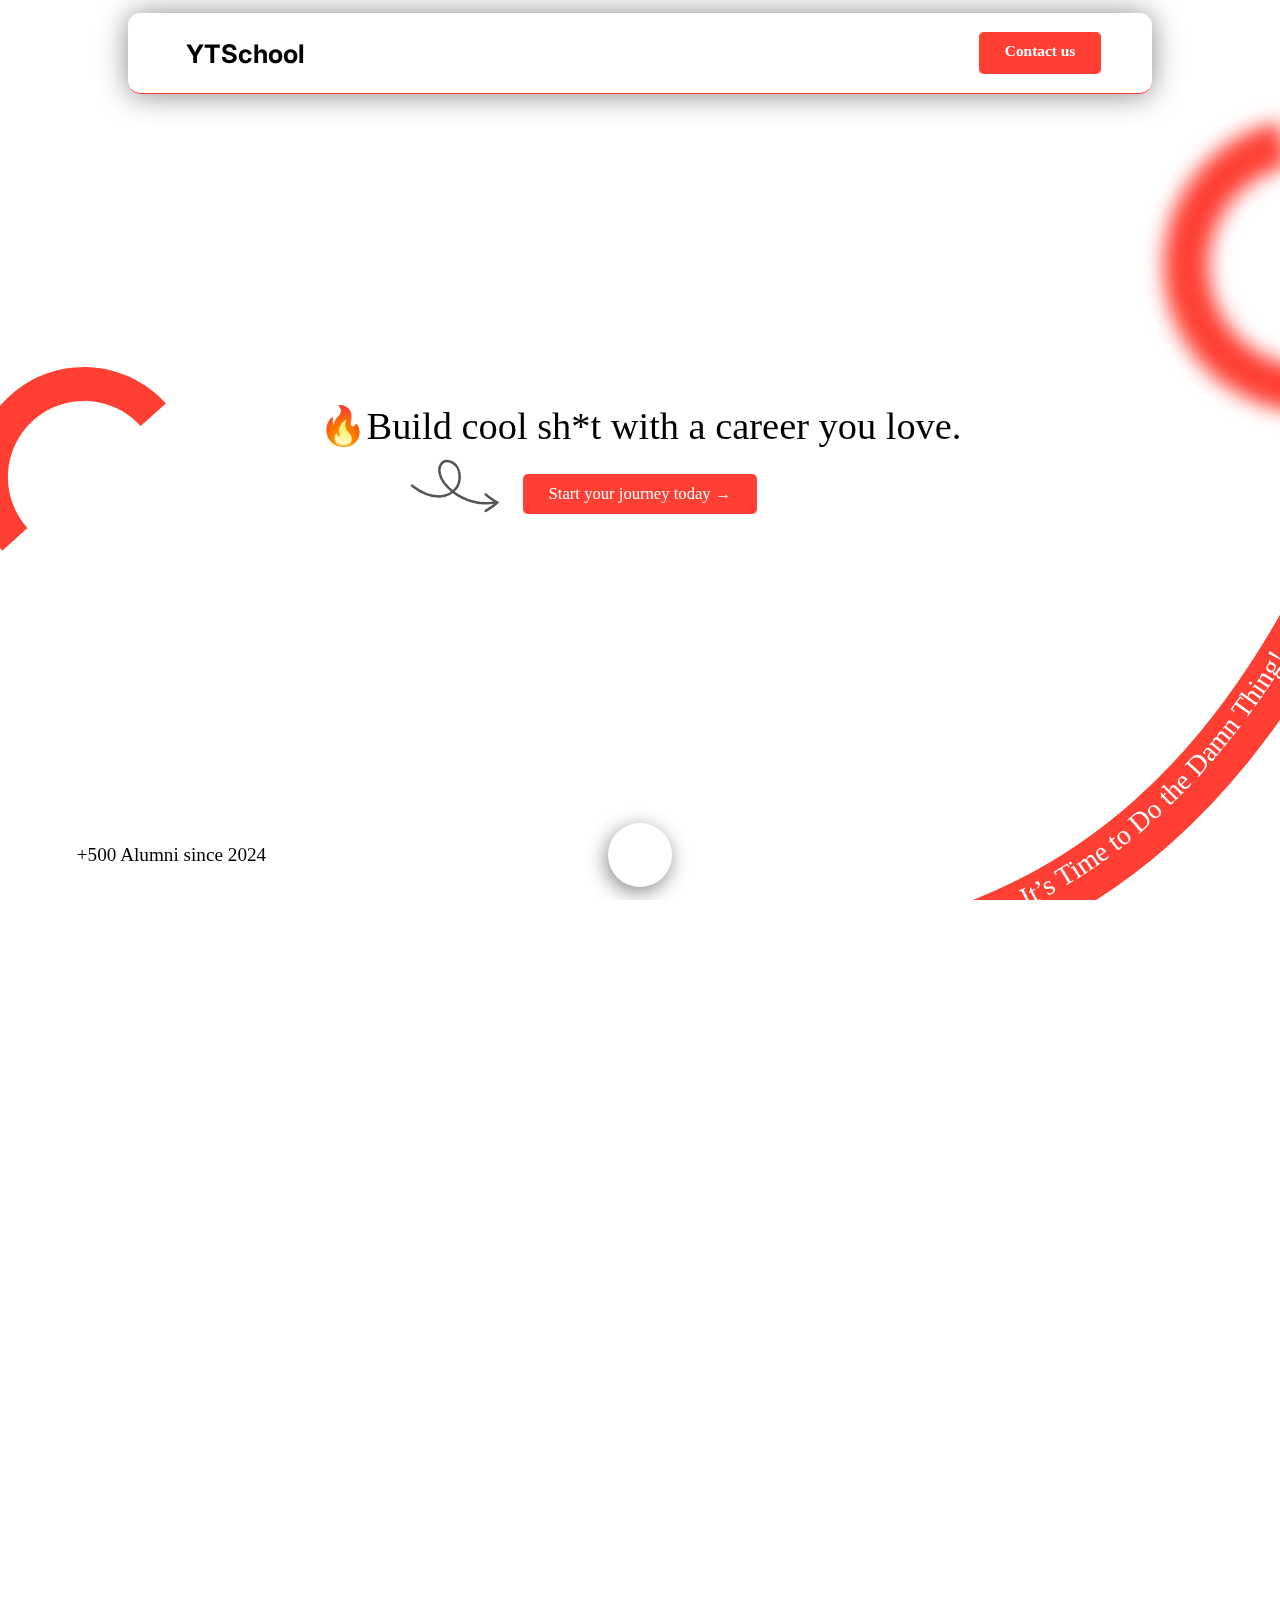
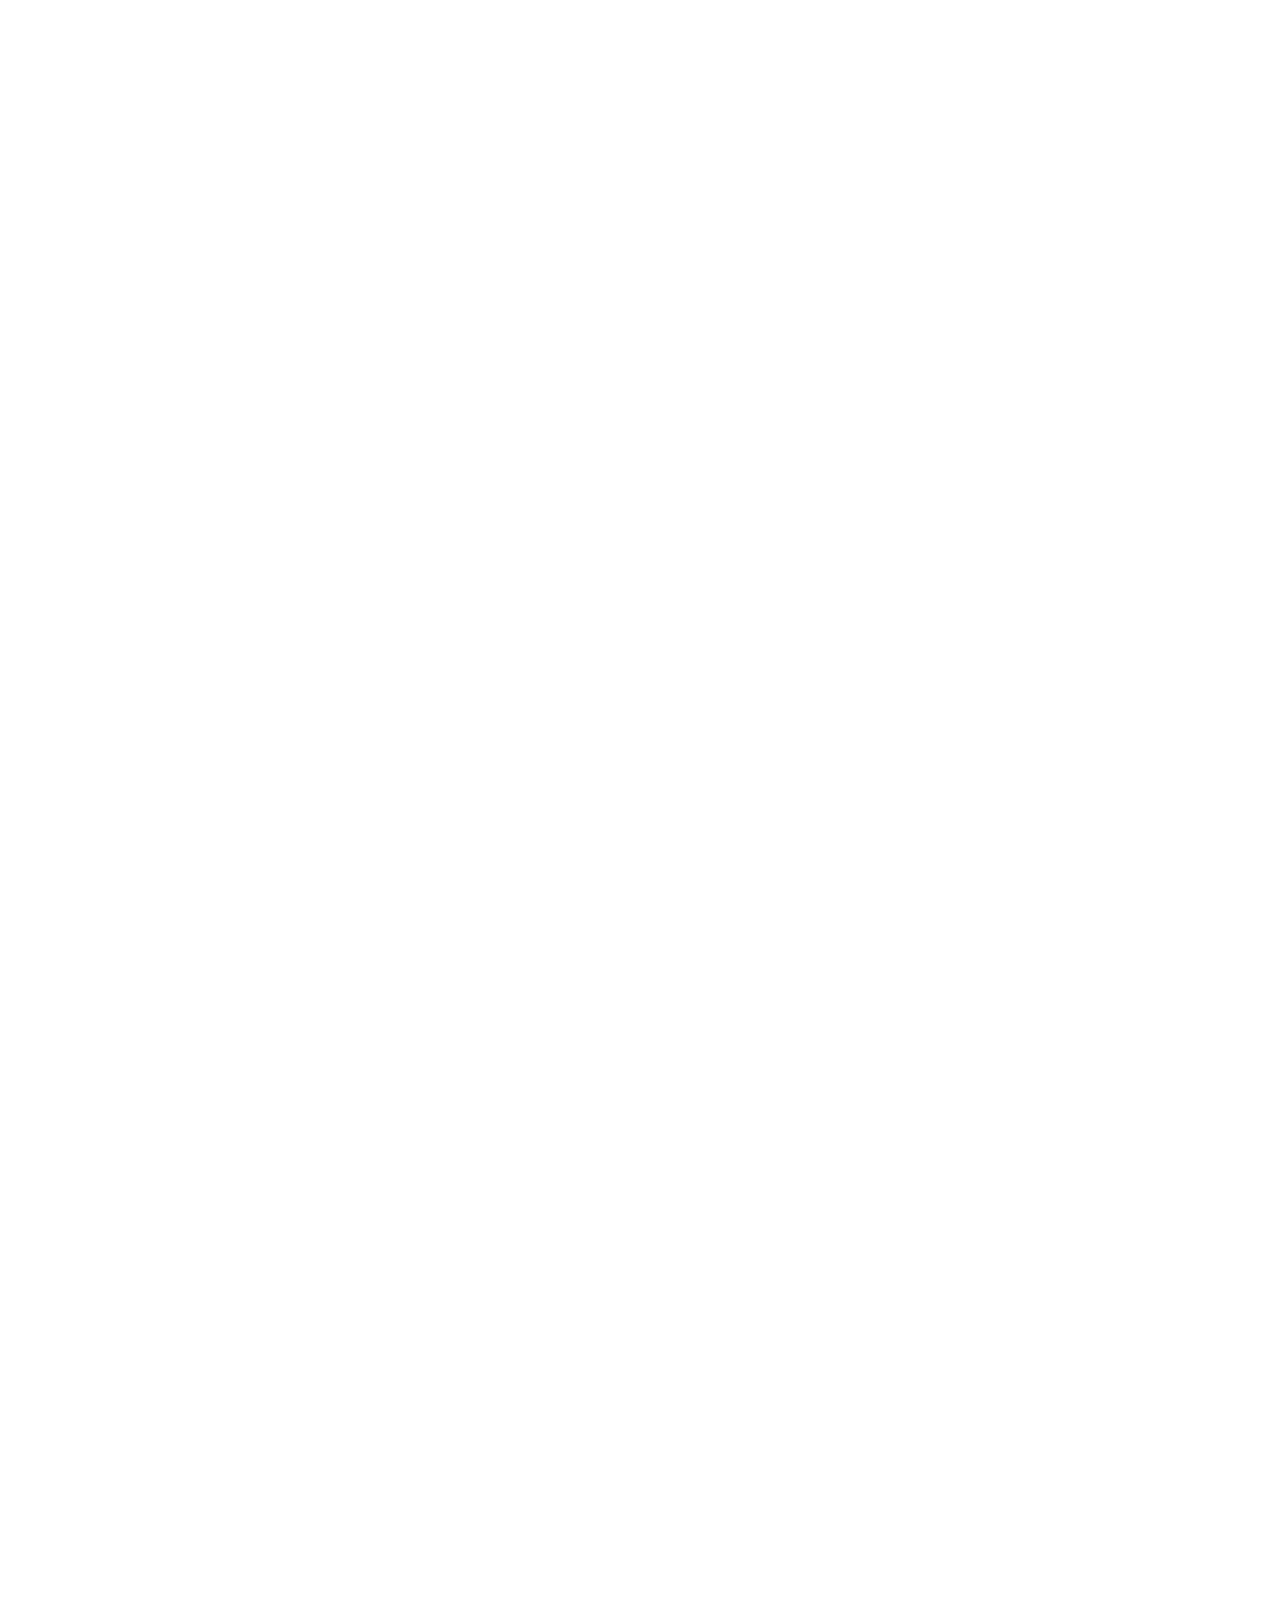
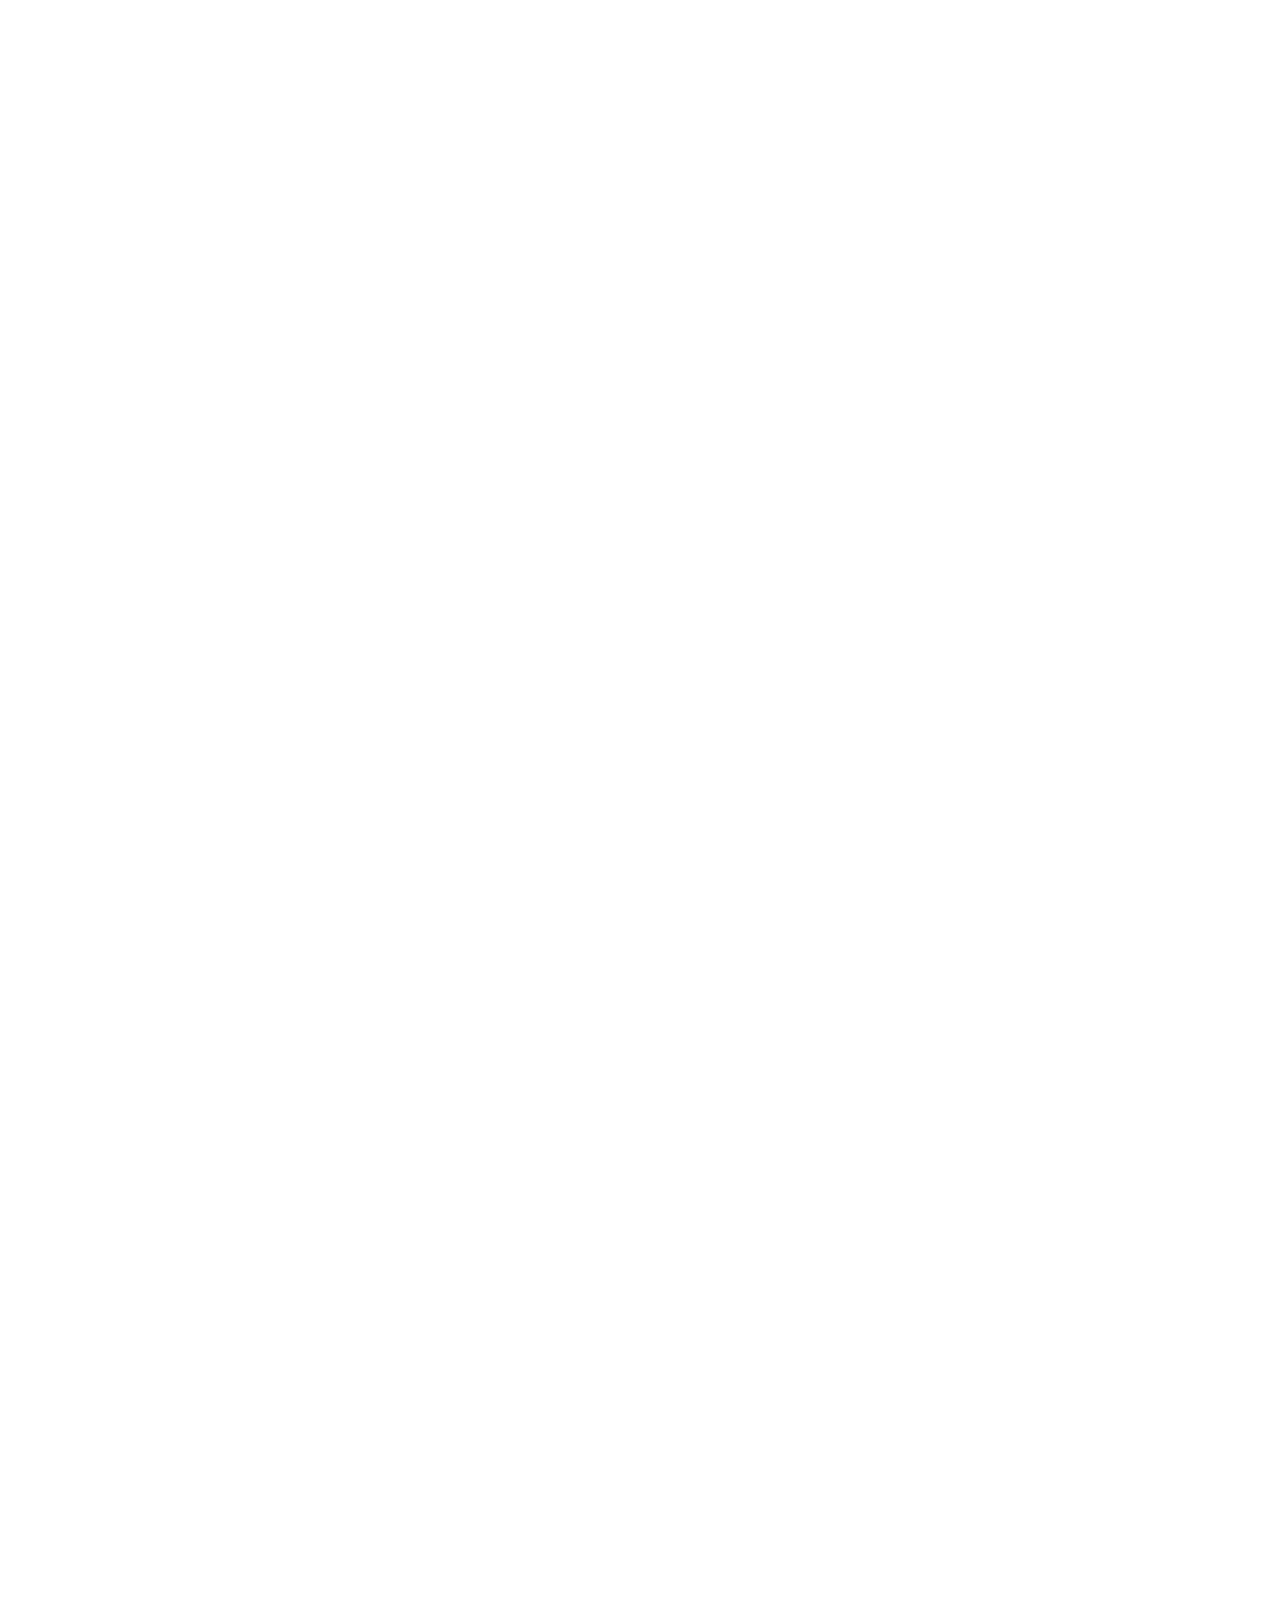
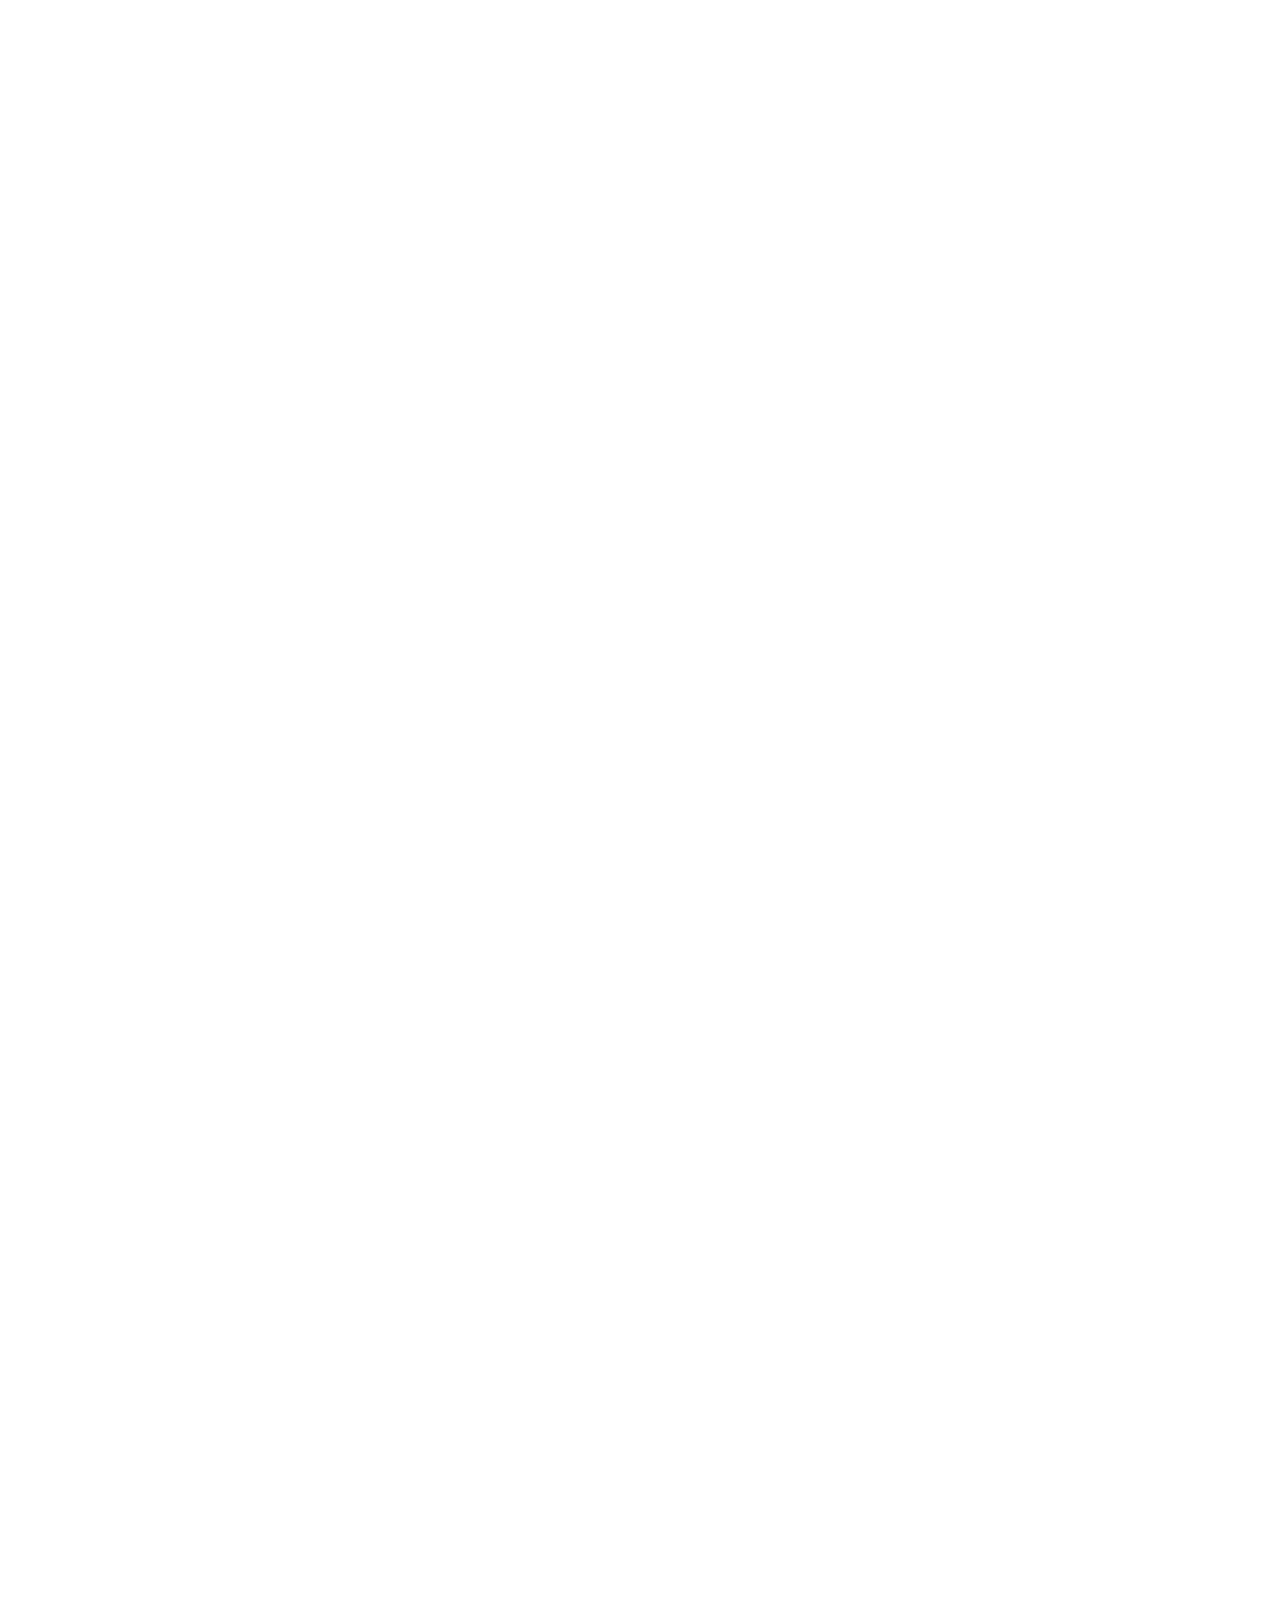
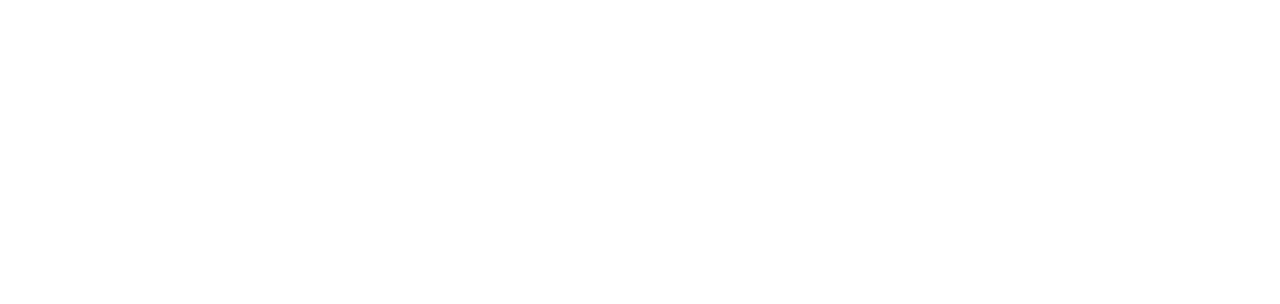
==== commit 399d63c4: "v1" ====
--- a/index.html
+++ b/index.html
@@ -6,31 +6,78 @@
     <title>YTSchool | Learn Tech Skills & Build Your Digital Future</title>
     <meta
       name="description"
-      content="YTSchool offers high-quality, affordable tech courses in web development, Graphic design, Digital Marketing and more. Join 500+ alumni and build your digital career with us today!"
+      content="YTSchool offers high-quality, affordable tech courses in web development, graphic design, digital marketing, and more. Join 500+ alumni and build your digital career with us today!"
     />
     <link rel="canonical" href="https://www.ytschool.in" />
 
+    <!-- Open Graph / Facebook -->
     <meta
       property="og:title"
       content="YTSchool | Learn Tech Skills & Build Your Digital Future"
     />
     <meta
       property="og:description"
-      content="Join YTSchool and start learning web development, Graphic design, Digital Marketing and more. Build your career with real-world projects and expert mentors!"
+      content="Join YTSchool and start learning web development, graphic design, digital marketing, and more. Build your career with real-world projects and expert mentors!"
     />
     <meta property="og:type" content="website" />
     <meta property="og:url" content="https://www.ytschool.in" />
-    <!-- <meta property="og:image" content="https://www.ytschool.com/images/og-image.jpg" /> -->
-
-    <!-- fontawesome -->
+    <meta property="og:image" content="assets/images/og-image.jpg" />
+
+    <!-- Twitter Card data -->
+    <meta name="twitter:card" content="summary_large_image" />
+    <meta
+      name="twitter:title"
+      content="YTSchool | Learn Tech Skills & Build Your Digital Future"
+    />
+    <meta
+      name="twitter:description"
+      content="Start your tech career with YTSchool. Learn web development, graphic design, digital marketing, and more from experts. Join us today!"
+    />
+    <meta name="twitter:image" content="assets/images/twitter-image.jpg" />
+
+    <!-- Favicon and Icons -->
+    <link
+      rel="icon"
+      type="image/png"
+      sizes="32x32"
+      href="assets/ico/favicon-32x32.png"
+    />
+    <link
+      rel="icon"
+      type="image/png"
+      sizes="16x16"
+      href="assets/ico/favicon-16x16.png"
+    />
+    <link
+      rel="apple-touch-icon"
+      sizes="180x180"
+      href="assets/ico/apple-touch-icon.png"
+    />
+    <link rel="manifest" href="assets/ico/site.webmanifest" />
+    <link
+      rel="mask-icon"
+      href="assets/ico/safari-pinned-tab.svg"
+      color="#5bbad5"
+    />
+
+    <!-- Meta Tags for Theme and Browser Compatibility -->
+    <meta name="msapplication-TileColor" content="#000000" />
+    <meta
+      name="msapplication-TileImage"
+      content="assets/ico/mstile-150x150.png"
+    />
+    <meta name="theme-color" content="#ffffff" />
+
+    <!-- FontAwesome -->
     <link
       href="https://cdn.jsdelivr.net/npm/remixicon@4.3.0/fonts/remixicon.css"
       rel="stylesheet"
     />
-    <!-- swiper css -->
+
+    <!-- Swiper CSS -->
     <link rel="stylesheet" href="css/plugins/swiper.min.css" />
 
-    <!-- custom styles -->
+    <!-- Custom Styles -->
     <link rel="stylesheet" href="css/style.css" />
   </head>
   <body>
@@ -132,7 +179,6 @@
             </textPath>
           </text>
         </svg>
-
         <h3 class="bg-txt">Course</h3>
         <div id="cor-top">
           <h1>Find the Right <span>Online Course</span> for you</h1>
@@ -147,7 +193,6 @@
             <a href="#" class="course">
               <div class="c-img">
                 <img
-                 
                   src="https://html.hixstudio.net/educal/educal/assets/img/course/details/course-details-1.jpg"
                   alt=""
                 />
@@ -178,7 +223,6 @@
             <a href="#" class="course">
               <div class="c-img">
                 <img
-                 
                   src="https://html.hixstudio.net/educal/educal/assets/img/course/details/course-details-1.jpg"
                   alt=""
                 />
@@ -209,7 +253,6 @@
             <a href="#" class="course">
               <div class="c-img">
                 <img
-                 
                   src="https://html.hixstudio.net/educal/educal/assets/img/course/details/course-details-1.jpg"
                   alt=""
                 />
@@ -447,17 +490,18 @@
               <!-- <h1>YTSchool</h1> -->
               <img src="assets/img/black.png" alt="" />
             </div>
+          </div>
+          <div id="footer-right">
             <div id="fl-links">
               <h3>Pages</h3>
               <ul>
                 <li><a href="#">Home</a></li>
+                <li><a href="#">Courses</a></li>
                 <li><a href="#">About</a></li>
-                <li><a href="#">Courses</a></li>
                 <li><a href="#">Contact</a></li>
               </ul>
             </div>
-          </div>
-          <div id="footer-right">
+
             <div id="fr-social">
               <h3>Social Media</h3>
               <ul>
@@ -491,7 +535,6 @@
     <!-- GSAP & Scroll Trigger -->
     <script src="js/plugins/gsap.min.js"></script>
     <script src="js/plugins/ScrollTrigger.min.js"></script>
-
     <script src="js/plugins/swiper.min.js"></script>
     <script src="js/script.js"></script>
   </body>
--- a/css/style.css
+++ b/css/style.css
@@ -1,3 +1,8 @@
+@import url('https://fonts.googleapis.com/css2?family=Montserrat:ital,wght@0,100..900;1,100..900&display=swap');
+
+
+@import url('https://fonts.googleapis.com/css2?family=Inter:ital,opsz,wght@0,14..32,100..900;1,14..32,100..900&display=swap');
+
 @font-face {
     font-family: 'nml';
     src: url('../assets/fonts/NeueMachina-Light.otf');
@@ -18,10 +23,6 @@
     src: url('../assets/fonts/Fontspring-DEMO-juana-light.otf');
 }
 
-@import url('https://fonts.googleapis.com/css2?family=Montserrat:ital,wght@0,100..900;1,100..900&display=swap');
-
-
-@import url('https://fonts.googleapis.com/css2?family=Inter:ital,opsz,wght@0,14..32,100..900;1,14..32,100..900&display=swap');
 
 
 * {
@@ -37,21 +38,18 @@
     width: 100%;
     position: relative;
     scroll-behavior: smooth;
-}
-
-body {
     overflow-x: hidden;
-    overflow-y: scroll;
-}
-
-main {
+}
+
+
+#main {
     position: relative;
 }
 
 
 a {
     text-decoration: none;
-    color: #333;
+    color: #000;
 }
 
 img {
@@ -154,7 +152,7 @@
     flex-direction: column;
     position: relative;
     background-image: url("../assets/img/batthern.png");
-
+    overflow-x: hidden;
 }
 
 #hero-center {
@@ -261,11 +259,11 @@
 }
 
 .svg4 {
+    position: relative;
+    width: 110vw;
     position: absolute;
     top: -25vw;
-    z-index: 1;
     left: -5vw;
-    width: 110vw;
 }
 
 #lntxt {
@@ -301,7 +299,7 @@
     display: grid;
     gap: 2rem;
     flex-wrap: wrap;
-    grid-template-columns: repeat(auto-fill, minmax(23rem, 1fr));
+    grid-template-columns: repeat(auto-fill, minmax(20rem, 1fr));
     font-family: 'nml';
     position: relative;
 }
@@ -332,12 +330,13 @@
 
 .c-img {
     overflow: hidden;
-    height: 15vw;
+    width: 100%;
 }
 
 .c-img img {
     transition: scale 0.2s ease-in-out;
     object-fit: cover;
+    aspect-ratio: 4/2;
     width: 100%;
 }
 
@@ -439,7 +438,7 @@
     height: 100%;
     background-color: #ff39;
     border-radius: 2vw;
-    object-fit: contain;
+    object-fit: cover;
 }
 
 #ac-img h5 {
@@ -447,7 +446,7 @@
     position: absolute;
     top: 5%;
     left: 2%;
-    font-weight: 300;
+    font-weight: 400;
     font-size: 1.3vw;
     mix-blend-mode: difference;
     max-width: 200px;
@@ -492,7 +491,7 @@
     flex: 1 1 70%;
     display: flex;
     flex-direction: column;
-    gap: 5vw;
+    gap: 3vw;
     position: relative;
     padding-bottom: 5vw;
 }
@@ -508,6 +507,8 @@
     object-fit: contain;
     position: sticky;
     top: 40%;
+    z-index: 0;
+    right: -20vw;
 }
 
 
@@ -522,6 +523,7 @@
     background-color: #FF3F33;
 }
 
+
 #scroll-progress svg {
     position: sticky;
     top: 50%;
@@ -535,10 +537,8 @@
 
 .acp {
     display: flex;
-    gap: 3vw;
     justify-content: start;
     padding: 3vw;
-    width: 90%;
     flex-shrink: 0;
     position: sticky;
     top: 20%;
@@ -558,14 +558,13 @@
 .count {
     font-size: 15vw;
     font-family: "Montserrat", sans-serif;
-    font-weight: 600;
-    right: 3px;
+    font-weight: 800;
     background: -webkit-linear-gradient(#fff, #fc6);
     -webkit-background-clip: text;
     -webkit-text-fill-color: transparent;
     position: absolute;
     top: 0;
-    right: -25%;
+    right: -22%;
     z-index: -1;
 }
 
@@ -606,9 +605,9 @@
 #reviews {
     padding: 0 6vw;
     padding-top: 5vw;
-    background-color: #222;
     margin-bottom: 5vw;
     position: relative;
+    border-top: 2px solid #FF3F33;
 }
 
 #review-top {
@@ -622,11 +621,10 @@
 #review-top h5 {
     color: #FF3F33;
     font-weight: 100;
-    font-size: 1.5vw;
+    font-size: 2vw;
 }
 
 #review-top h1 {
-    color: #fff;
     font-weight: 600;
     font-size: 3.5vw;
     line-height: 110%;
@@ -634,26 +632,30 @@
 }
 
 #reviews .bg-txt {
-    background: -webkit-linear-gradient(#222, #FF3F33);
+    background: -webkit-linear-gradient(#FF3F33, #ffffffd0);
     -webkit-background-clip: text;
     -webkit-text-fill-color: transparent;
 }
 
 .reviews-slider {
-    padding-bottom: 20vw;
+    padding-bottom: 10vw;
+    overflow-x: hidden;
 }
 
 .swiper-slide {
-    cursor: pointer;
+    cursor: grab;
     padding: 3.5vw 2vw;
     text-align: center;
     font-size: 18px;
-    background: #fff;
+    background: rgba(0, 0, 0, 0.07);
+    backdrop-filter: blur(15px);
+    -webkit-backdrop-filter: blur(15px);
     display: flex;
     justify-content: center;
     align-items: center;
     border-radius: 1vw;
     border-left: 5px solid #FF3F33;
+    box-shadow: 0 2px 5px #888;
 }
 
 .rs-name {
@@ -664,14 +666,15 @@
 }
 
 .rs-pos {
-    font-weight: 100;
-    font-size: 1.4vw;
+    font-weight: 500;
+    font-size: 1.3vw;
     font-family: "Montserrat", sans-serif;
 }
 
 .rs-text {
     font-weight: 100;
     font-size: 1.3vw;
+    text-align: left;
     padding-top: 1vw;
 }
 
@@ -704,15 +707,15 @@
 
 .cta-right {
     flex: 1 1 30%;
-    display: flex;
-    align-items: center;
-    justify-content: center;
-    height: 20vh;
+    position: relative;
 }
 
 .cta-right img {
     object-fit: contain;
     width: 100%;
+    position: absolute;
+    right: 0;
+    top: -50%;
 }
 
 .cta-left h1 {
@@ -735,12 +738,15 @@
 #footer {
     padding: 2vw 6vw;
     margin-top: 5vw;
-    border-top: 1px solid #333;
-    color: #333;
+    border-top: 1px solid #000;
 }
 
 #footer-warper {
-    display: flex;
+   display: grid;
+   gap: 2vw;
+   grid-template-columns: 4fr 1fr;
+   align-items: center;
+   justify-content: center;
 }
 
 #footer-warper h3 {
@@ -754,26 +760,30 @@
 }
 
 #footer-left {
-    padding: 0 3vw;
-    display: flex;
-    gap: 5vw;
-    border-right: 1px solid #333;
-}
-
-#footer-left #fl-logo {
-    font-size: 5.5vw;
-    width: 100%;
+    display: flex;
+    align-items: center;
+    margin: auto;
+    height: 100%;
 }
 
 #footer-left #fl-logo img {
     width: 100%;
     object-fit: cover;
+    aspect-ratio: 5/1;
 }
 
 #footer-right {
     display: flex;
     height: 100%;
-    padding: 0 3vw;
+    border-left: 1px solid #000;
+}
+
+#fr-social{
+    border-left: 1px solid #000;
+    padding: 0 2vw;
+}
+#fl-links{
+    padding: 0 2vw;
 }
 
 #footer-warper ul {
@@ -804,25 +814,354 @@
     align-items: center;
     justify-content: center;
     font-size: 1.2vw;
-    border-top: 1px solid #333;
+    border-top: 1px solid #000;
 }
 
 
 @media screen and (max-width:800px) {
+
+    .button1 {
+        padding: 1.5vw 3vw;
+        border-radius: 1vw;
+    }
+
+    .button1 h3 {
+        font-size: 3.5vw;
+        height: 4vw;
+    }
+
+    .button1 div {
+        height: 4vw;
+    }
+
+    #nav {
+        margin: 3vw auto;
+        padding: 2vw 5vw;
+        width: 90%;
+        border-bottom: 2px solid #FF3F33;
+    }
+
+    #logo {
+        font-size: 5vw;
+        gap: 1vw;
+    }
+
+    #logo img {
+        max-width: 6vw;
+    }
+
+    /* PAGE 1 */
+    #hero-center {
+        gap: 3vw;
+    }
+
+    #hero-center .svg1 {
+        display: none;
+    }
+
+    #hero-center .svg2 {
+        display: none;
+    }
+
+    #hero-center .svg3 {
+        display: none;
+    }
+
+    #hero-center h1 {
+        font-size: 14vw;
+        text-align: center;
+        font-weight: 700;
+        padding: 0 5vw;
+    }
+
+
+    .button2 {
+        padding: 2vw 5vw;
+        border-radius: 1vw;
+        font-size: 5vw;
+    }
+
+    #hero-btm {
+        grid-template-columns: auto;
+        gap: 5vw;
+    }
+
+    #hero-btm h3 {
+        font-size: 4vw;
+    }
+
+    #scroll1 {
+        font-size: 7vw;
+        width: 15vw;
+        height: 15vw;
+    }
+
+    /* COURSE */
+
+    #cor {
+        padding-top: 15vw;
+    }
+
+    #ln {
+        stroke-width: 25;
+    }
+
+    .svg4 {
+        left: -10vw;
+        width: 120vw;
+    }
+
+    #lntxt {
+        font-size: 3vw;
+    }
+
+    #cor-top {
+        margin-top: 5vw;
+    }
+
+
+    #cor-top h1 {
+        font-size: 7vw;
+        line-height: 8vw;
+    }
+
+    #cor-top p {
+        font-size: 2.5vw;
+    }
+
+    #courses {
+        gap: 3vw;
+    }
+
+    .course {
+        border-radius: 2.5vw;
+    }
+
+    .course-body {
+        padding: 4vw;
+        gap: 2vw;
+    }
+
+    .cd-top {
+        padding-bottom: 1vw;
+    }
+
+    .cd-top h4 {
+        font-size: 2.5vw;
+    }
+
+    .cd-top h4 i {
+        font-size: 2.5vw;
+    }
+
+    .cd-title h2 {
+        font-size: 4vw;
+    }
+
+    .cd-inst {
+        font-size: 2.5vw;
+    }
+
+    .cd-inst span {
+        font-size: 3vw;
+    }
+
+    .cd-price {
+        font-size: 4vw;
+    }
+
+
+
+    /* ABOUT */
+    #ac-top {
+        border-radius: 2.5vw;
+        padding: 3vw;
+        flex-direction: column-reverse;
+    }
+
+
+    #ac-img img:last-child {
+        width: 30vw;
+    }
+
+    #ac-img h5 {
+        font-size: 2.3vw;
+        max-width: 130px;
+    }
+
+    #ac-data h1 {
+        font-size: 6vw;
+    }
+
+    #ac-data p {
+        font-size: 3vw;
+    }
+
+    #ac-btm {
+        display: flex;
+        position: relative;
+    }
+
+    #ac-btm-part2 {
+        display: none;
+    }
+
+    #scroll-progress {
+        right: 2%;
+    }
+
+    #scroll-progress svg {
+        width: 20vw;
+        font-size:24px;
+    }
+
+    .acp {
+        width: 85%;
+        padding: 3vw;
+        top: 20%;
+        height: 35vh;
+    }
+
+    .acp:nth-child(2n) .count {
+        left: 5%;
+    }
+
+    .count {
+        font-size: 20vw;
+    }
+
+    .acp h3 {
+        font-size: 7vw;
+    }
+
+    .acp p {
+        font-size: 2.5vw;
+    }
+
+    .acp div {
+        display: flex;
+        flex-direction: column;
+        gap: 1vw;
+        width: 60%;
+    }
+
     
-.button1 {
-    padding: 1.5vw 3vw;
-    border-radius: 1vw;
-}
-
-.button1 h3 {
-    font-size: 2vw;
-    height: 2.5vw;
-}
-
-.button1 div {
-    height: 2.5vw;
-}
-
+/* REVIEWS */
+
+#review-top h5 {
+    font-size: 3vw;
+}
+
+#review-top h1 {
+    font-size: 5vw;
+}
+
+.reviews-slider {
+    padding-bottom: 15vw;
+}
+
+.swiper-slide {
+    padding: 4vw 3vw;
+    backdrop-filter: blur(10px);
+    -webkit-backdrop-filter: blur(10px);
+    border-radius: 2vw;
+    border-left: 2px solid #FF3F33;
+    box-shadow: 0 2px 5px #888;
+}
+
+.rs-name {
+    font-size: 4vw;
+
+}
+
+.rs-pos {
+    font-size: 3vw;
+}
+
+.rs-text {
+    font-size: 2.5vw;
+    text-align: center;
+}
+
+
+/* CTA */
+.cta-left{
+    align-items: start;
+    padding: 0 2vw;
+}
+.cta-right img{
+    top: -50%;
+    right: -65%;
+    width: 50vw;
+}
+.cta-left h1 {
+    text-align: left;
+    font-size: 6vw;
+    font-family: "Montserrat", sans-serif;
+    font-weight: 700;
+    color: #fc6;
+}
+
+.cta-left h3 {
+    font-size: 4.5vw;
+    font-family: "Montserrat", sans-serif;
+    font-weight: 700;
+    color: #ddd;
+}
+.button3 {
+    padding: 1.5vw 6vw;
+    font-size: 3vw;
+}
+
+
+
+
+/* footer */
+#footer{
+    padding: 5vw 6vw;
+}
+#footer-warper {
+    display: flex;
+    flex-direction: column-reverse;
+    gap: 5vw;
+}
+
+#footer-warper h3 {
+    font-size: 7vw;
+}
+
+#footer-right {
+    display: flex;
+    width: 100%;
+    border: none;
+}
+#footer-right *{
+    width: 100%;
+}
+#footer-left{
+    border-top: 1px solid #000;
+    padding: 2vw 0;
+}
+
+#footer-warper ul {
+    gap: 1vw;
+    margin-top: 1.5vw;
+}
+
+#footer-warper ul i {
+    font-size: 5vw;
+}
+
+#footer-warper ul a {
+    font-size: 5vw;
+    padding: 1vw;
+}
+
+#copyright {
+    padding: 5vw;
+    flex-direction: column;
+    gap: 2vw;
+    font-size: 3vw;
+}
 
 }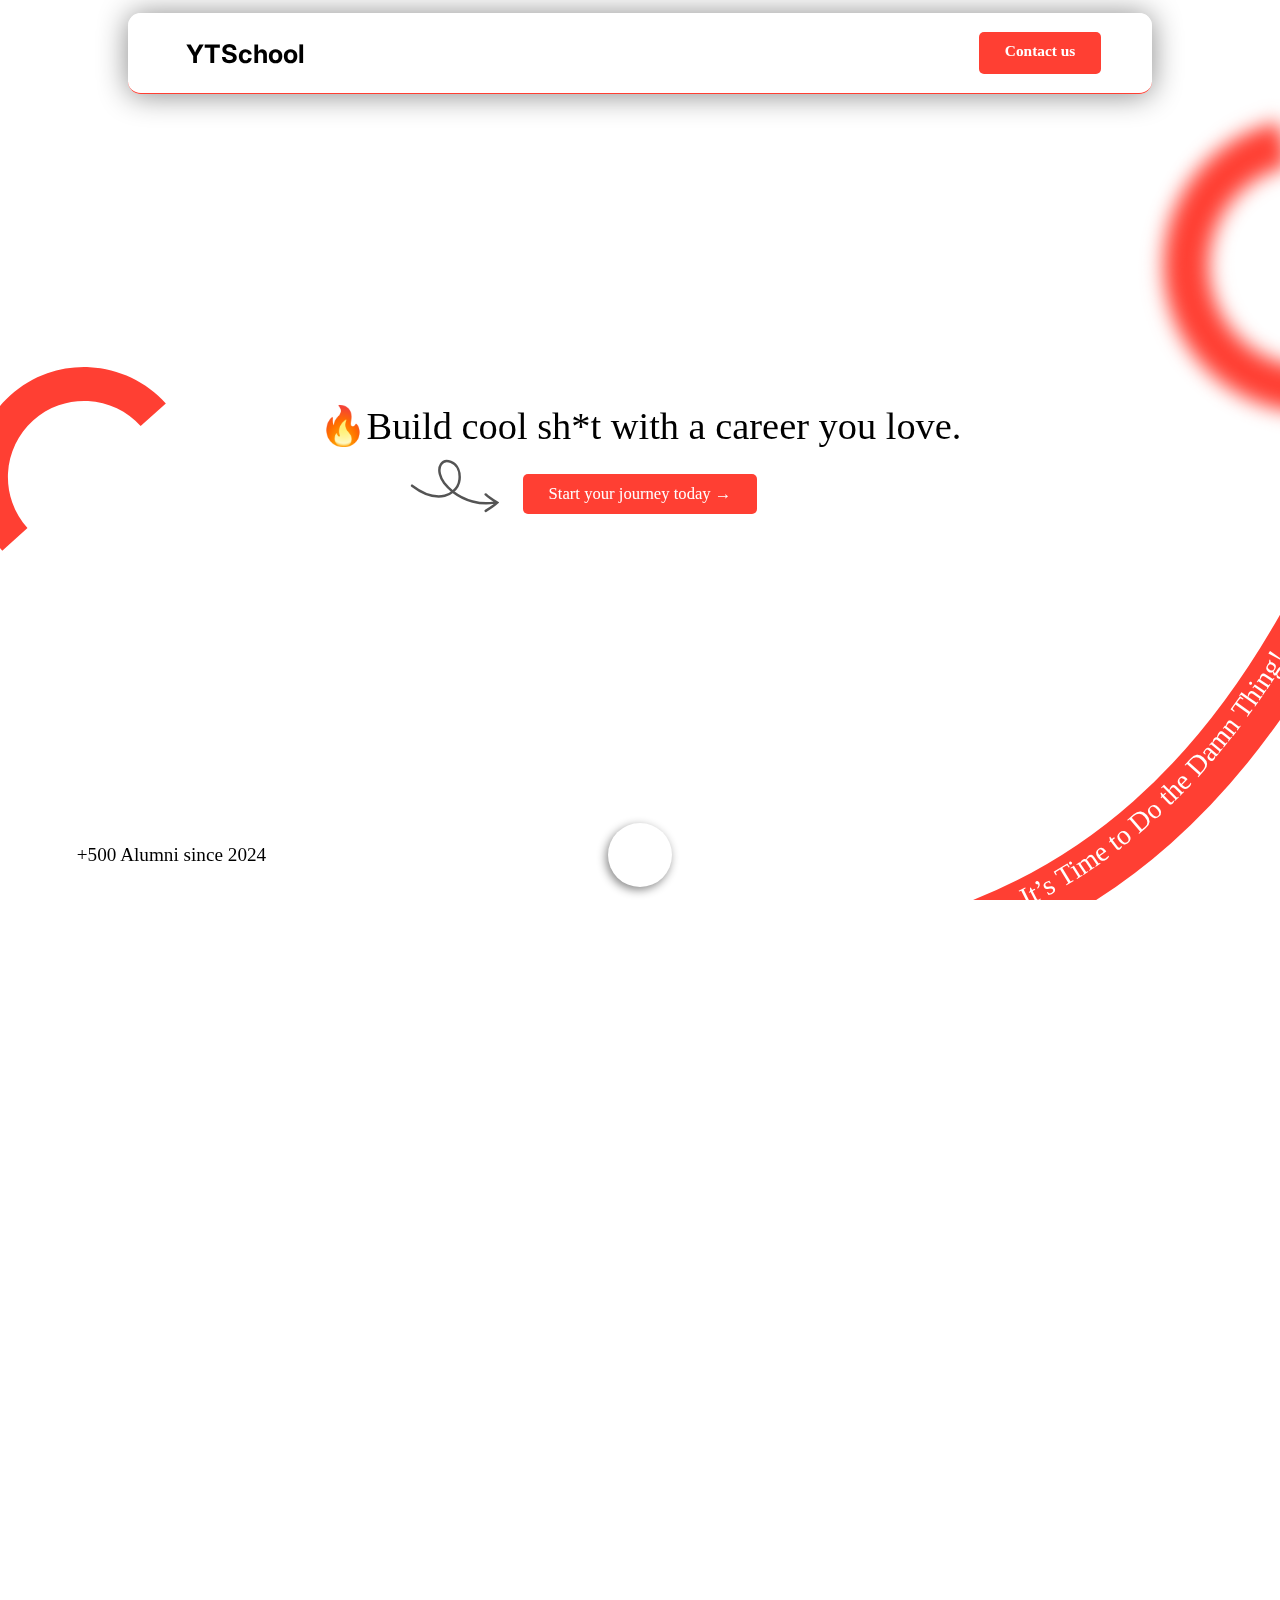
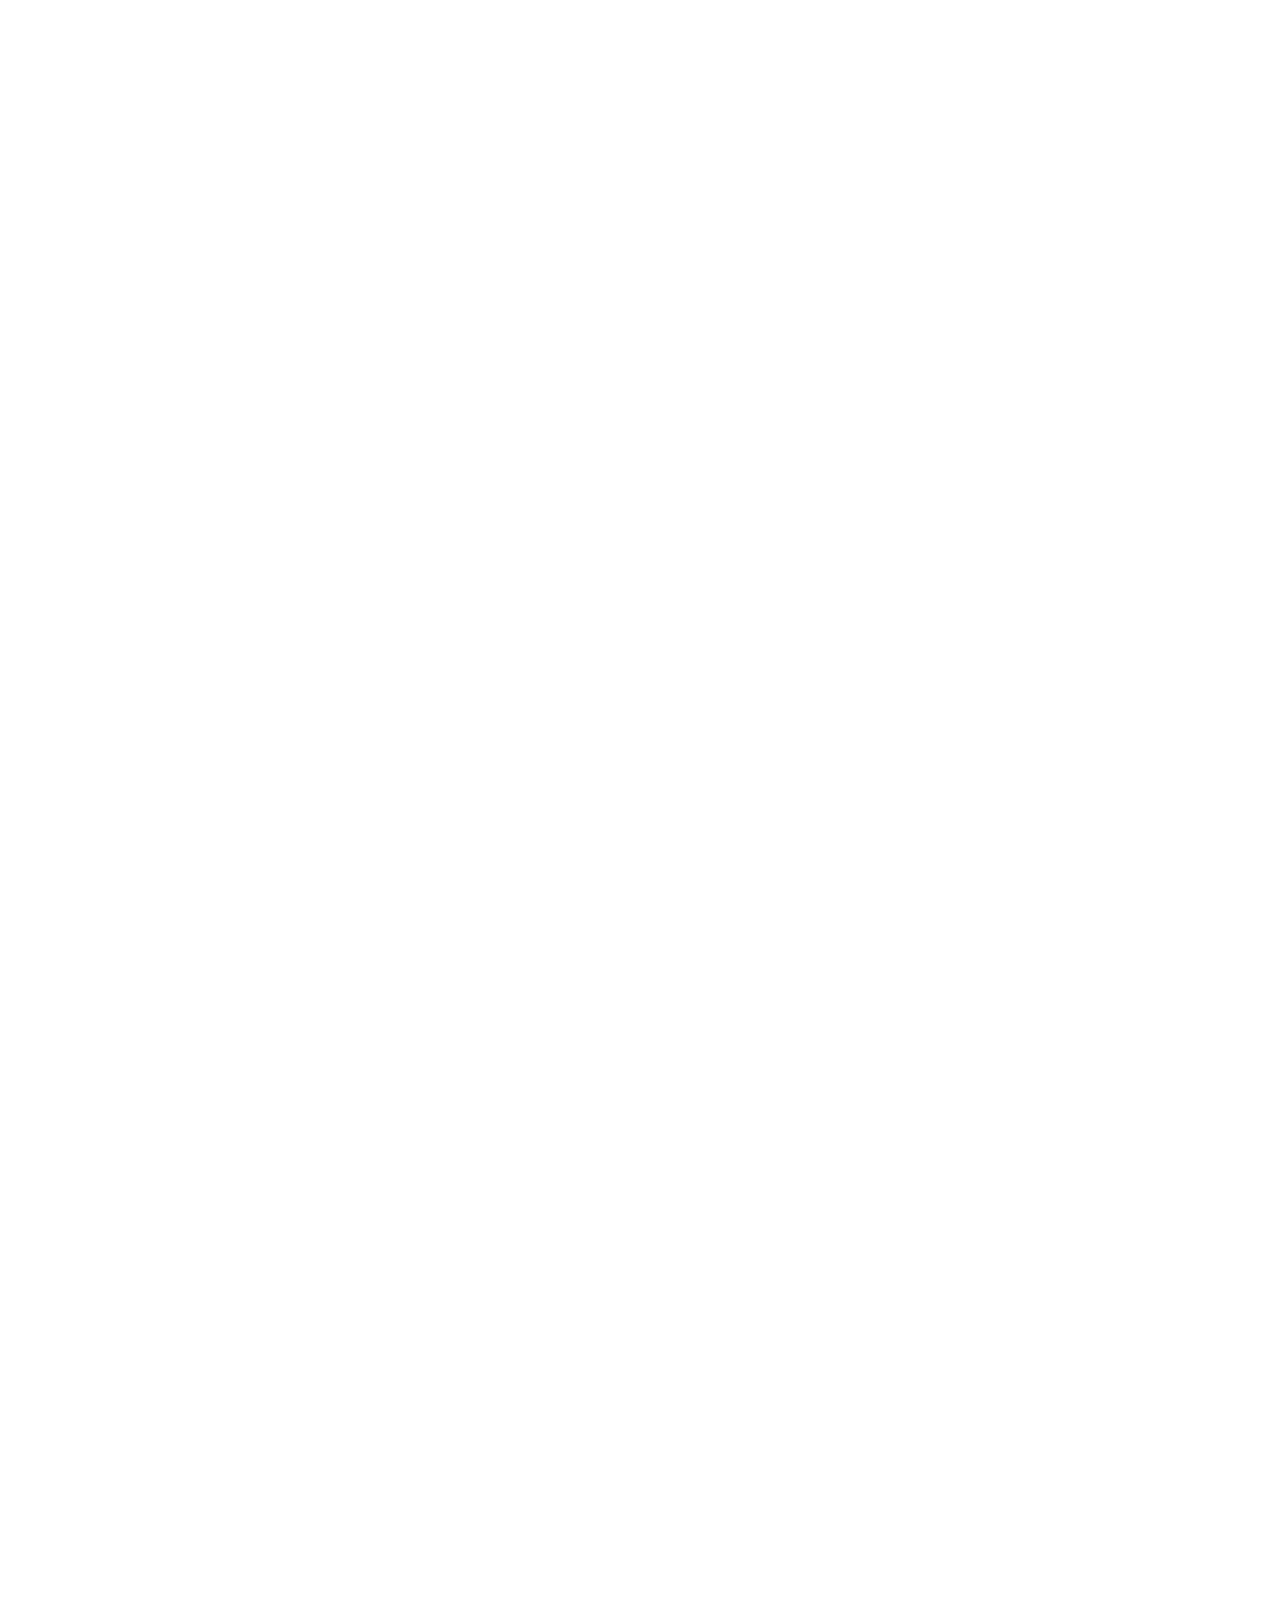
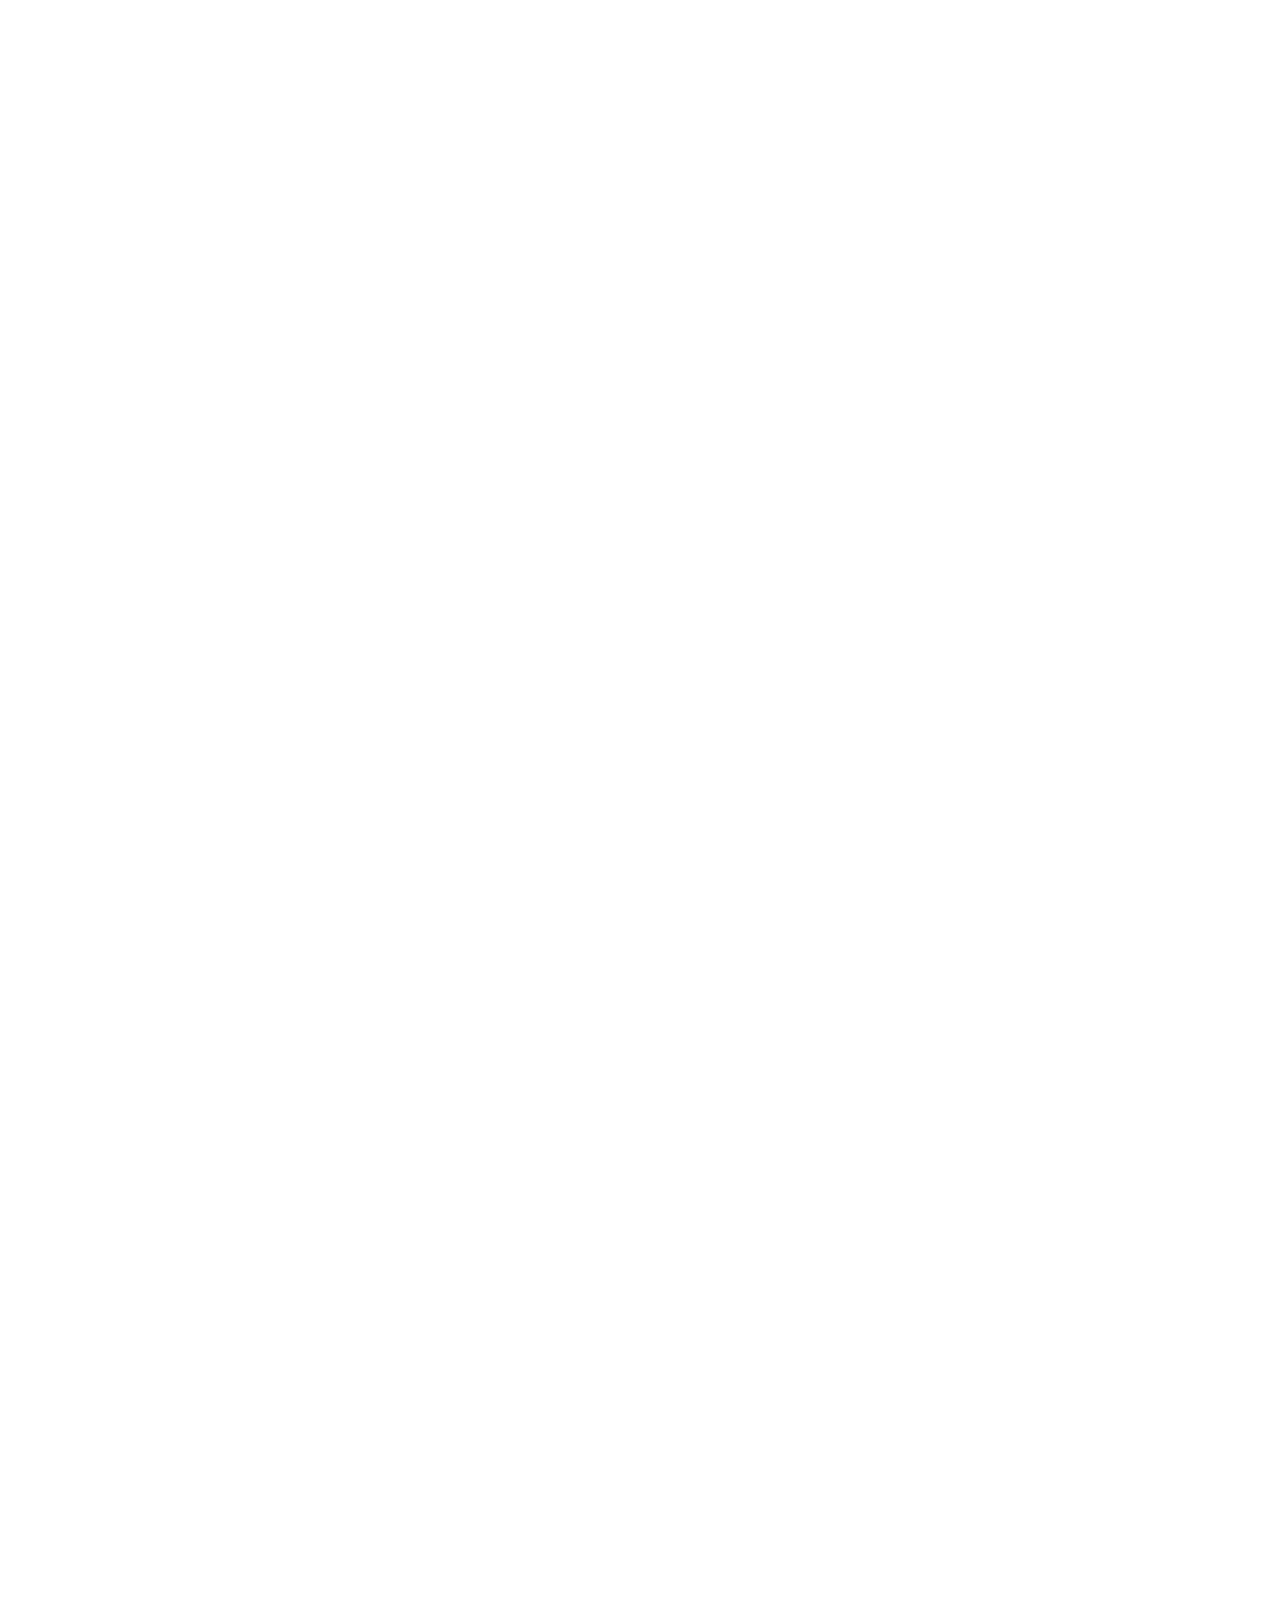
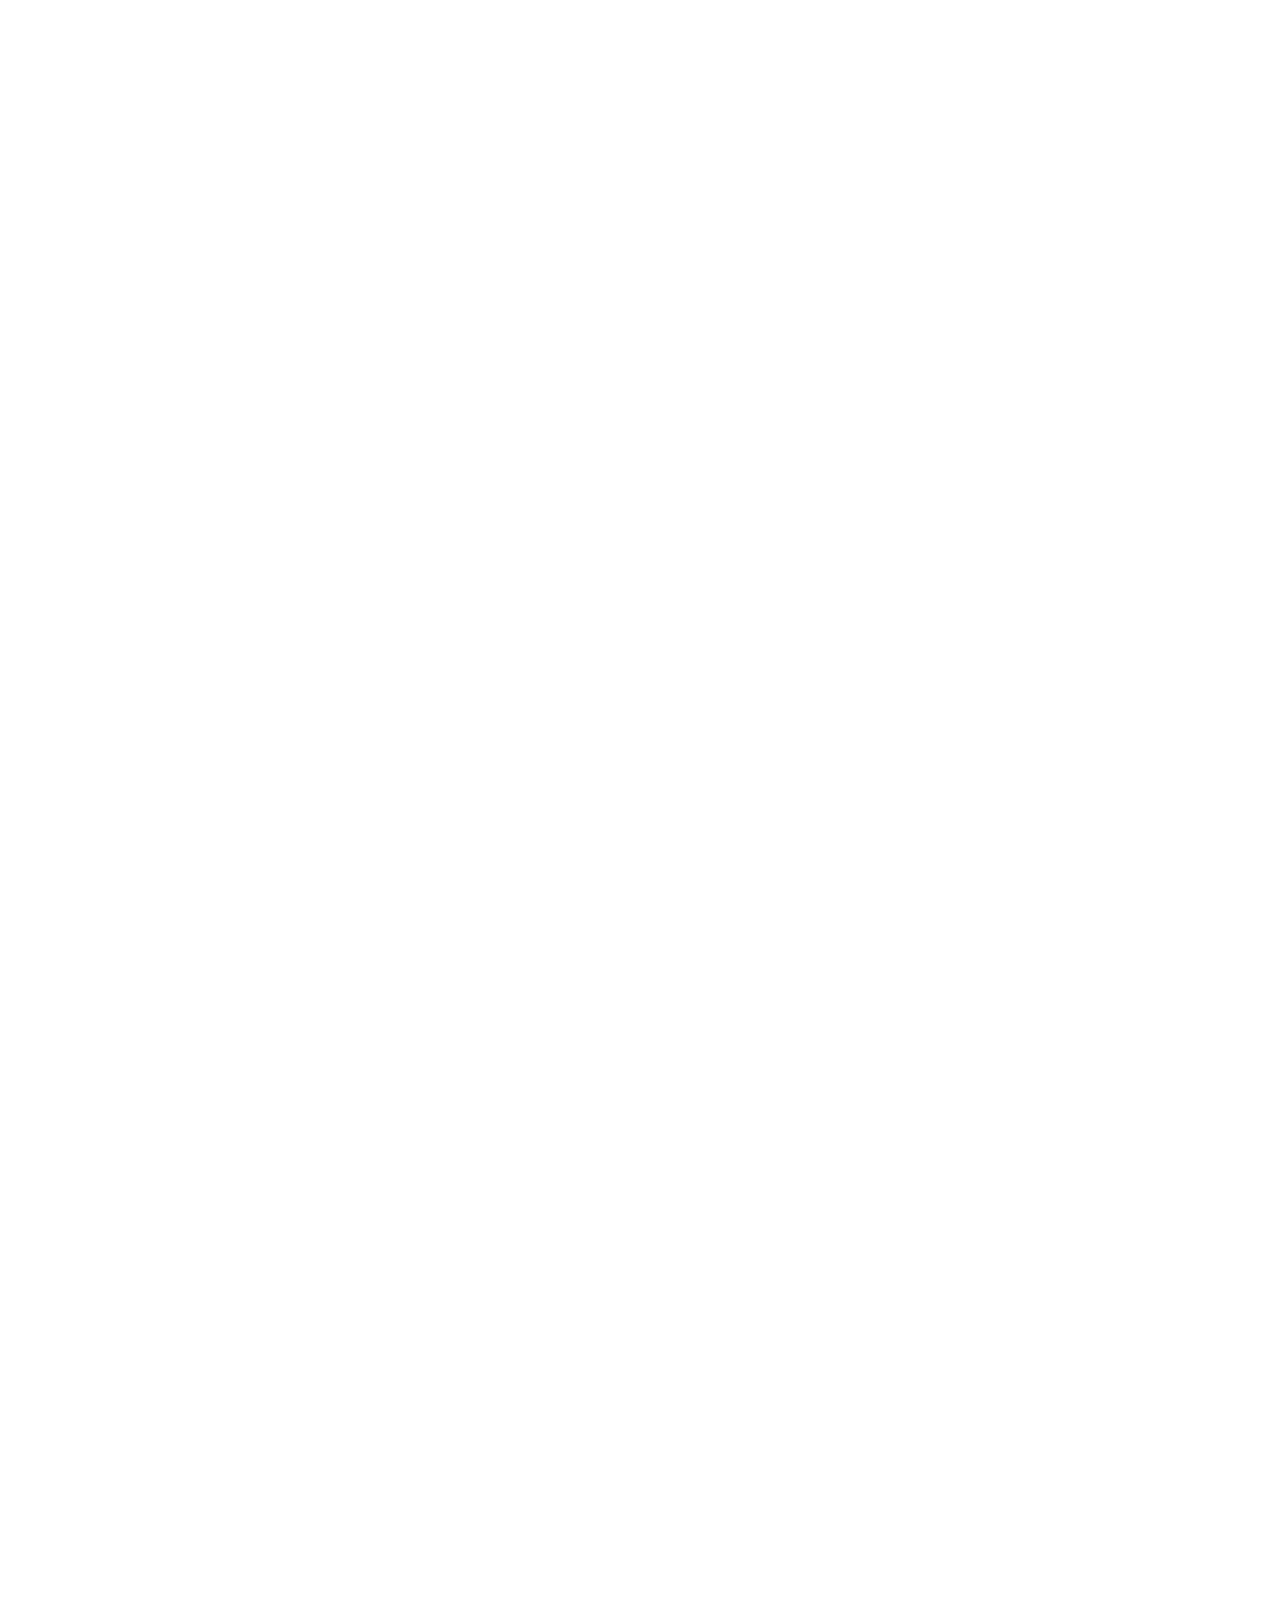
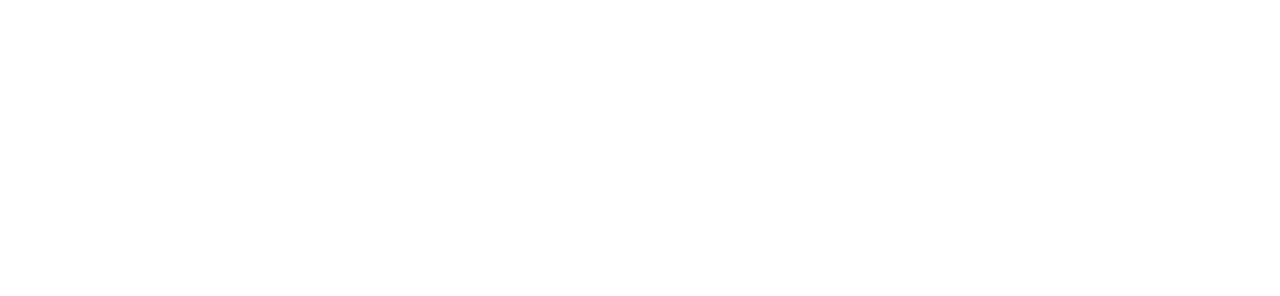
==== commit 25320369: "v1" ====
--- a/index.html
+++ b/index.html
@@ -60,13 +60,8 @@
       color="#5bbad5"
     />
 
-    <!-- Meta Tags for Theme and Browser Compatibility -->
-    <meta name="msapplication-TileColor" content="#000000" />
-    <meta
-      name="msapplication-TileImage"
-      content="assets/ico/mstile-150x150.png"
-    />
-    <meta name="theme-color" content="#ffffff" />
+<!-- SEARCH Console -->
+<meta name="google-site-verification" content="slrON7dkNVqbmNmyl06R2SBnnlpHlWRAS2T4dMoAvUw" />
 
     <!-- FontAwesome -->
     <link
@@ -197,7 +192,6 @@
                   alt=""
                 />
               </div>
-
               <div class="course-body">
                 <div class="cd-top">
                   <h4><i class="ri-book-line"></i> 43 Lesson</h4>
@@ -206,18 +200,15 @@
                 <div class="cd-title">
                   <h2>Become a product Manager learn the skills & job.</h2>
                 </div>
+              </div>
+              <div class="cd-btm">
                 <div class="cd-inst">By <span>Jim Séchen</span></div>
-                <div class="cd-btm">
-                  <div class="cd-price">₹<span>399</span></div>
-                  <div class="cd-btn button1">
-                    <div>
-                      <h3 class="bt1">Enroll Now</h3>
-                      <h3 class="bt2">Enroll Now</h3>
-                    </div>
-                  </div>
-                </div>
+                <div class="cd-price">₹<span>399</span></div>
               </div>
             </a>
+            <div class="cd-btn">
+              <h3>Enroll Now</h3>
+            </div>
           </div>
           <div class="course-warper">
             <a href="#" class="course">
@@ -227,27 +218,23 @@
                   alt=""
                 />
               </div>
-
               <div class="course-body">
                 <div class="cd-top">
                   <h4><i class="ri-book-line"></i> 43 Lesson</h4>
                   <h4><i class="ri-star-fill"></i> 4.5 (44)</h4>
                 </div>
                 <div class="cd-title">
-                  <h2>Become a Website Manager learn the skills & job.</h2>
-                </div>
+                  <h2>Become a product Manager learn the skills & job.</h2>
+                </div>
+              </div>
+              <div class="cd-btm">
                 <div class="cd-inst">By <span>Jim Séchen</span></div>
-                <div class="cd-btm">
-                  <div class="cd-price">₹<span>399</span></div>
-                  <div class="cd-btn button1">
-                    <div>
-                      <h3 class="bt1">Enroll Now</h3>
-                      <h3 class="bt2">Enroll Now</h3>
-                    </div>
-                  </div>
-                </div>
+                <div class="cd-price">₹<span>399</span></div>
               </div>
             </a>
+            <div class="cd-btn">
+              <h3>Enroll Now</h3>
+            </div>
           </div>
           <div class="course-warper">
             <a href="#" class="course">
@@ -257,7 +244,6 @@
                   alt=""
                 />
               </div>
-
               <div class="course-body">
                 <div class="cd-top">
                   <h4><i class="ri-book-line"></i> 43 Lesson</h4>
@@ -266,18 +252,15 @@
                 <div class="cd-title">
                   <h2>Become a product Manager learn the skills & job.</h2>
                 </div>
+              </div>
+              <div class="cd-btm">
                 <div class="cd-inst">By <span>Jim Séchen</span></div>
-                <div class="cd-btm">
-                  <div class="cd-price">₹<span>399</span></div>
-                  <div class="cd-btn button1">
-                    <div>
-                      <h3 class="bt1">Enroll Now</h3>
-                      <h3 class="bt2">Enroll Now</h3>
-                    </div>
-                  </div>
-                </div>
+                <div class="cd-price">₹<span>399</span></div>
               </div>
             </a>
+            <div class="cd-btn">
+              <h3>Enroll Now</h3>
+            </div>
           </div>
         </div>
       </div>
@@ -522,6 +505,7 @@
           </div>
         </div>
       </div>
+
       <div id="copyright">
         <p>&copy; 2024 YTSchool. All rights reserved.</p>
 
--- a/css/style.css
+++ b/css/style.css
@@ -73,6 +73,19 @@
 .button1 h3 {
     font-size: 1.2vw;
     height: 1.7vw;
+}
+
+.cd-btn{
+    display: flex;
+    align-items: center;
+    justify-content: center;
+    padding: 1vw 3vw;
+    background-color: #fc6;
+    border-radius: 0 0 1vw 1vw;
+    cursor: pointer;
+    font-family: 'nml';
+    font-weight: 100;
+    font-size: 1.1vw;
 }
 
 .char {
@@ -238,18 +251,20 @@
     margin: auto;
     font-size: 2vw;
     font-weight: 100;
-    color: #222;
+    color: #000;
     font-family: 'nml';
     height: 5vw;
     width: 5vw;
     display: flex;
     align-items: center;
     justify-content: center;
-    border-radius: 50px;
+    border-radius: 50%;
     background-color: #fff;
-    box-shadow: -2px 5px 20px #888;
-}
-
+    box-shadow: -2px 3px 10px #888;
+}
+
+
+/* COURSE */
 #cor {
     width: 100%;
     padding: 0 6vw;
@@ -299,7 +314,7 @@
     display: grid;
     gap: 2rem;
     flex-wrap: wrap;
-    grid-template-columns: repeat(auto-fill, minmax(20rem, 1fr));
+    grid-template-columns: repeat(auto-fill, minmax(22rem, 1fr));
     font-family: 'nml';
     position: relative;
 }
@@ -323,9 +338,9 @@
     flex-direction: column;
     background-color: #fff;
     width: 100%;
-    border-radius: 1vw;
+    border-radius: 1vw 1vw 0 0;
     overflow: hidden;
-    border-bottom: 2px solid #FF3F33;
+    border-bottom: 1px solid #FF3F33;
 }
 
 .c-img {
@@ -346,6 +361,7 @@
 
 .course-body {
     padding: 2vw;
+    padding-bottom: 1vw;
     display: flex;
     flex-direction: column;
     gap: 1vw;
@@ -385,20 +401,22 @@
 .cd-inst span {
     font-size: 1.4vw;
     font-weight: 600;
-    color: #333;
+    color: #222;
 }
 
 .cd-btm {
     display: flex;
     justify-content: space-between;
     align-items: center;
+    background-color: rgba(0, 0, 0, 0.08);
+    padding: 1vw 2vw;
 }
 
 .cd-price {
     font-size: 1.6vw;
-    font-weight: 400;
+    font-weight: 600;
     font-family: 'nmr';
-    color: #27c945;
+    color: #FF3F33;
 }
 
 /* ABOUT */
@@ -742,11 +760,11 @@
 }
 
 #footer-warper {
-   display: grid;
-   gap: 2vw;
-   grid-template-columns: 4fr 1fr;
-   align-items: center;
-   justify-content: center;
+    display: grid;
+    gap: 2vw;
+    grid-template-columns: 4fr 1fr;
+    align-items: center;
+    justify-content: center;
 }
 
 #footer-warper h3 {
@@ -778,11 +796,12 @@
     border-left: 1px solid #000;
 }
 
-#fr-social{
+#fr-social {
     border-left: 1px solid #000;
     padding: 0 2vw;
 }
-#fl-links{
+
+#fl-links {
     padding: 0 2vw;
 }
 
@@ -832,6 +851,12 @@
 
     .button1 div {
         height: 4vw;
+    }
+
+    .cd-btn{
+        padding: 2vw 5vw;
+        border-radius: 0 0 2vw 2vw;
+        font-size: 2.5vw;
     }
 
     #nav {
@@ -912,7 +937,7 @@
     }
 
     #lntxt {
-        font-size: 3vw;
+        font-size: 2vw;
     }
 
     #cor-top {
@@ -934,7 +959,8 @@
     }
 
     .course {
-        border-radius: 2.5vw;
+        grid-template-columns: repeat(auto-fill, minmax(100%, 1fr));
+        border-radius: 2vw 2vw 0 0;
     }
 
     .course-body {
@@ -985,8 +1011,8 @@
     }
 
     #ac-img h5 {
-        font-size: 2.3vw;
-        max-width: 130px;
+        font-size: 2.5vw;
+        max-width: 30vw;
     }
 
     #ac-data h1 {
@@ -1012,7 +1038,7 @@
 
     #scroll-progress svg {
         width: 20vw;
-        font-size:24px;
+        font-size: 24px;
     }
 
     .acp {
@@ -1045,123 +1071,129 @@
         width: 60%;
     }
 
-    
-/* REVIEWS */
-
-#review-top h5 {
-    font-size: 3vw;
-}
-
-#review-top h1 {
-    font-size: 5vw;
-}
-
-.reviews-slider {
-    padding-bottom: 15vw;
-}
-
-.swiper-slide {
-    padding: 4vw 3vw;
-    backdrop-filter: blur(10px);
-    -webkit-backdrop-filter: blur(10px);
-    border-radius: 2vw;
-    border-left: 2px solid #FF3F33;
-    box-shadow: 0 2px 5px #888;
-}
-
-.rs-name {
-    font-size: 4vw;
-
-}
-
-.rs-pos {
-    font-size: 3vw;
-}
-
-.rs-text {
-    font-size: 2.5vw;
-    text-align: center;
-}
-
-
-/* CTA */
-.cta-left{
-    align-items: start;
-    padding: 0 2vw;
-}
-.cta-right img{
-    top: -50%;
-    right: -65%;
-    width: 50vw;
-}
-.cta-left h1 {
-    text-align: left;
-    font-size: 6vw;
-    font-family: "Montserrat", sans-serif;
-    font-weight: 700;
-    color: #fc6;
-}
-
-.cta-left h3 {
-    font-size: 4.5vw;
-    font-family: "Montserrat", sans-serif;
-    font-weight: 700;
-    color: #ddd;
-}
-.button3 {
-    padding: 1.5vw 6vw;
-    font-size: 3vw;
-}
-
-
-
-
-/* footer */
-#footer{
-    padding: 5vw 6vw;
-}
-#footer-warper {
-    display: flex;
-    flex-direction: column-reverse;
-    gap: 5vw;
-}
-
-#footer-warper h3 {
-    font-size: 7vw;
-}
-
-#footer-right {
-    display: flex;
-    width: 100%;
-    border: none;
-}
-#footer-right *{
-    width: 100%;
-}
-#footer-left{
-    border-top: 1px solid #000;
-    padding: 2vw 0;
-}
-
-#footer-warper ul {
-    gap: 1vw;
-    margin-top: 1.5vw;
-}
-
-#footer-warper ul i {
-    font-size: 5vw;
-}
-
-#footer-warper ul a {
-    font-size: 5vw;
-    padding: 1vw;
-}
-
-#copyright {
-    padding: 5vw;
-    flex-direction: column;
-    gap: 2vw;
-    font-size: 3vw;
-}
+
+    /* REVIEWS */
+
+    #review-top h5 {
+        font-size: 3vw;
+    }
+
+    #review-top h1 {
+        font-size: 5vw;
+    }
+
+    .reviews-slider {
+        padding-bottom: 15vw;
+    }
+
+    .swiper-slide {
+        padding: 4vw 3vw;
+        backdrop-filter: blur(10px);
+        -webkit-backdrop-filter: blur(10px);
+        border-radius: 2vw;
+        border-left: 2px solid #FF3F33;
+        box-shadow: 0 2px 5px #888;
+    }
+
+    .rs-name {
+        font-size: 4vw;
+
+    }
+
+    .rs-pos {
+        font-size: 3vw;
+    }
+
+    .rs-text {
+        font-size: 2.5vw;
+        text-align: center;
+    }
+
+
+    /* CTA */
+    .cta-left {
+        align-items: start;
+        padding: 0 2vw;
+    }
+
+    .cta-right img {
+        top: -50%;
+        right: -65%;
+        width: 50vw;
+    }
+
+    .cta-left h1 {
+        text-align: left;
+        font-size: 6vw;
+        font-family: "Montserrat", sans-serif;
+        font-weight: 700;
+        color: #fc6;
+    }
+
+    .cta-left h3 {
+        font-size: 4.5vw;
+        font-family: "Montserrat", sans-serif;
+        font-weight: 700;
+        color: #ddd;
+    }
+
+    .button3 {
+        padding: 1.5vw 6vw;
+        font-size: 3vw;
+    }
+
+
+
+
+    /* footer */
+    #footer {
+        padding: 5vw 6vw;
+    }
+
+    #footer-warper {
+        display: flex;
+        flex-direction: column-reverse;
+        gap: 5vw;
+    }
+
+    #footer-warper h3 {
+        font-size: 7vw;
+    }
+
+    #footer-right {
+        display: flex;
+        width: 100%;
+        border: none;
+    }
+
+    #footer-right * {
+        width: 100%;
+    }
+
+    #footer-left {
+        border-top: 1px solid #000;
+        padding: 2vw 0;
+    }
+
+    #footer-warper ul {
+        gap: 1vw;
+        margin-top: 1.5vw;
+    }
+
+    #footer-warper ul i {
+        font-size: 5vw;
+    }
+
+    #footer-warper ul a {
+        font-size: 5vw;
+        padding: 1vw;
+    }
+
+    #copyright {
+        padding: 5vw;
+        flex-direction: column;
+        gap: 2vw;
+        font-size: 3vw;
+    }
 
 }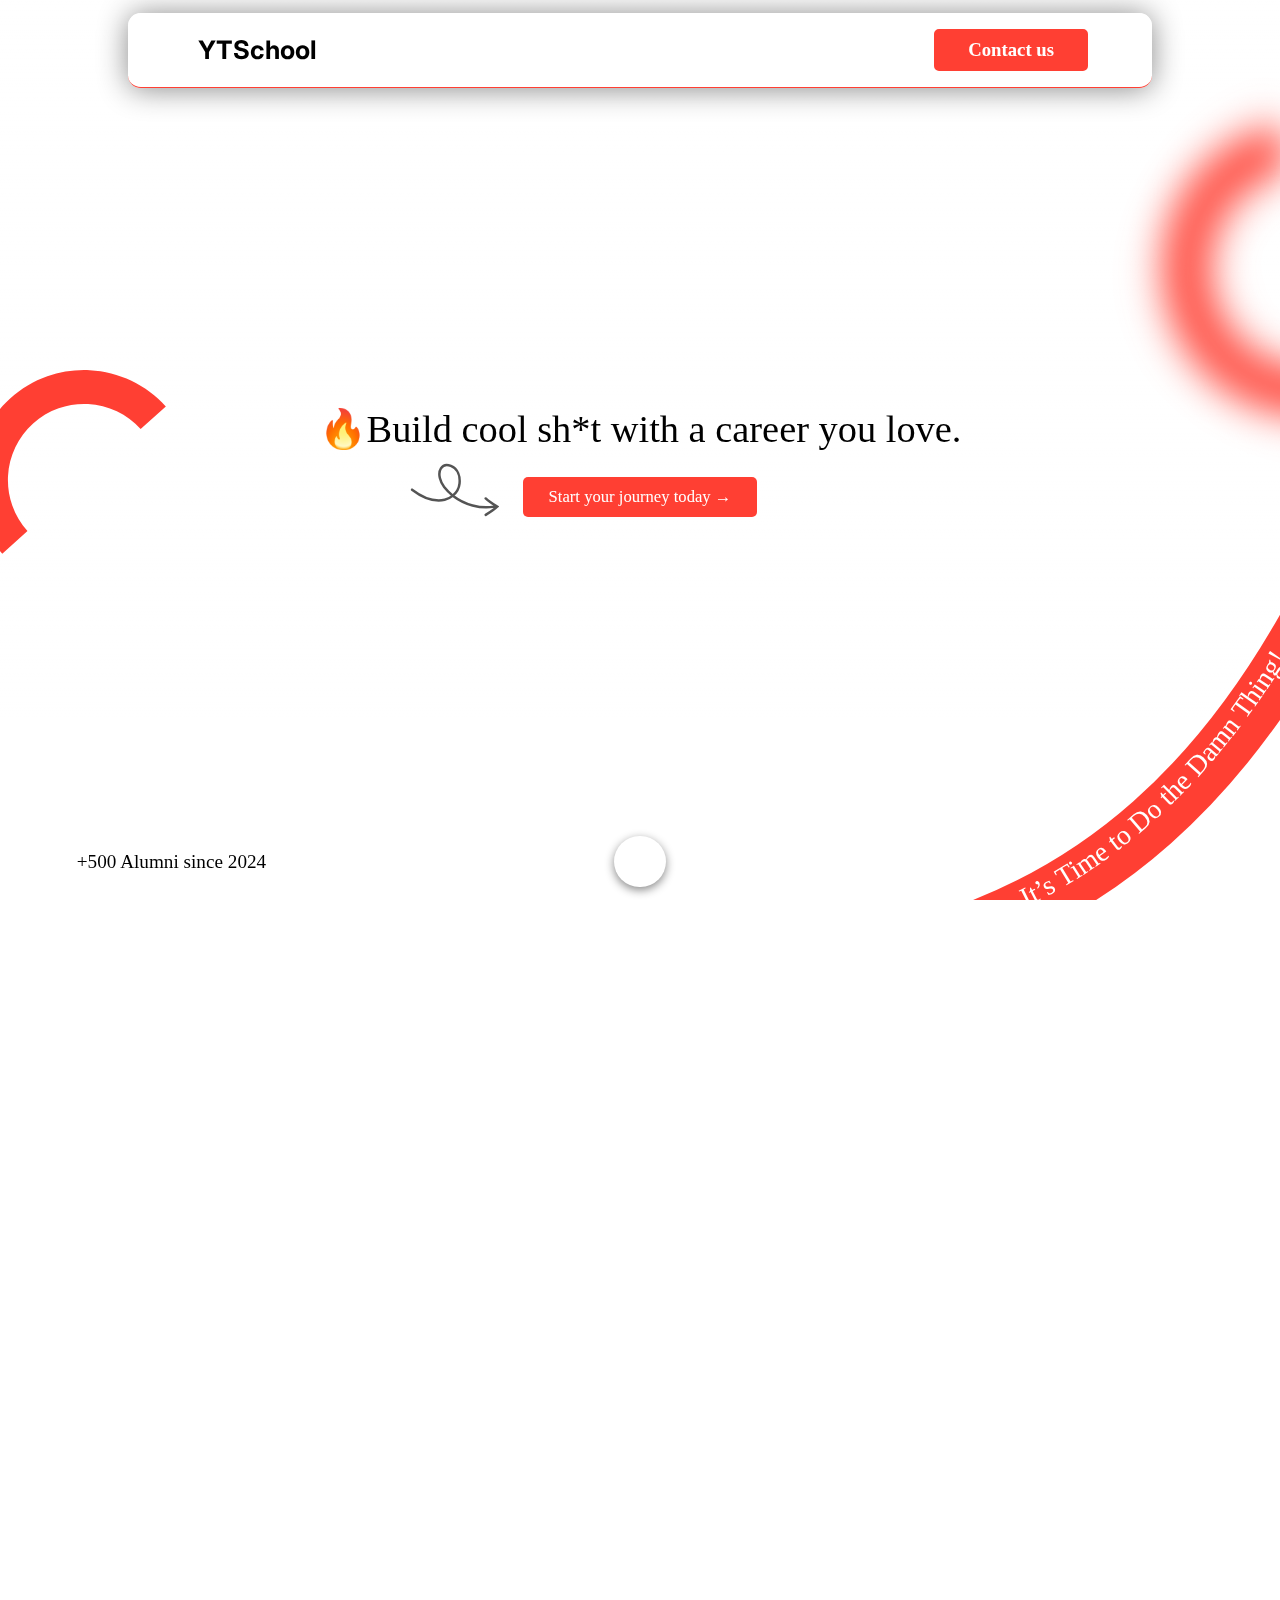
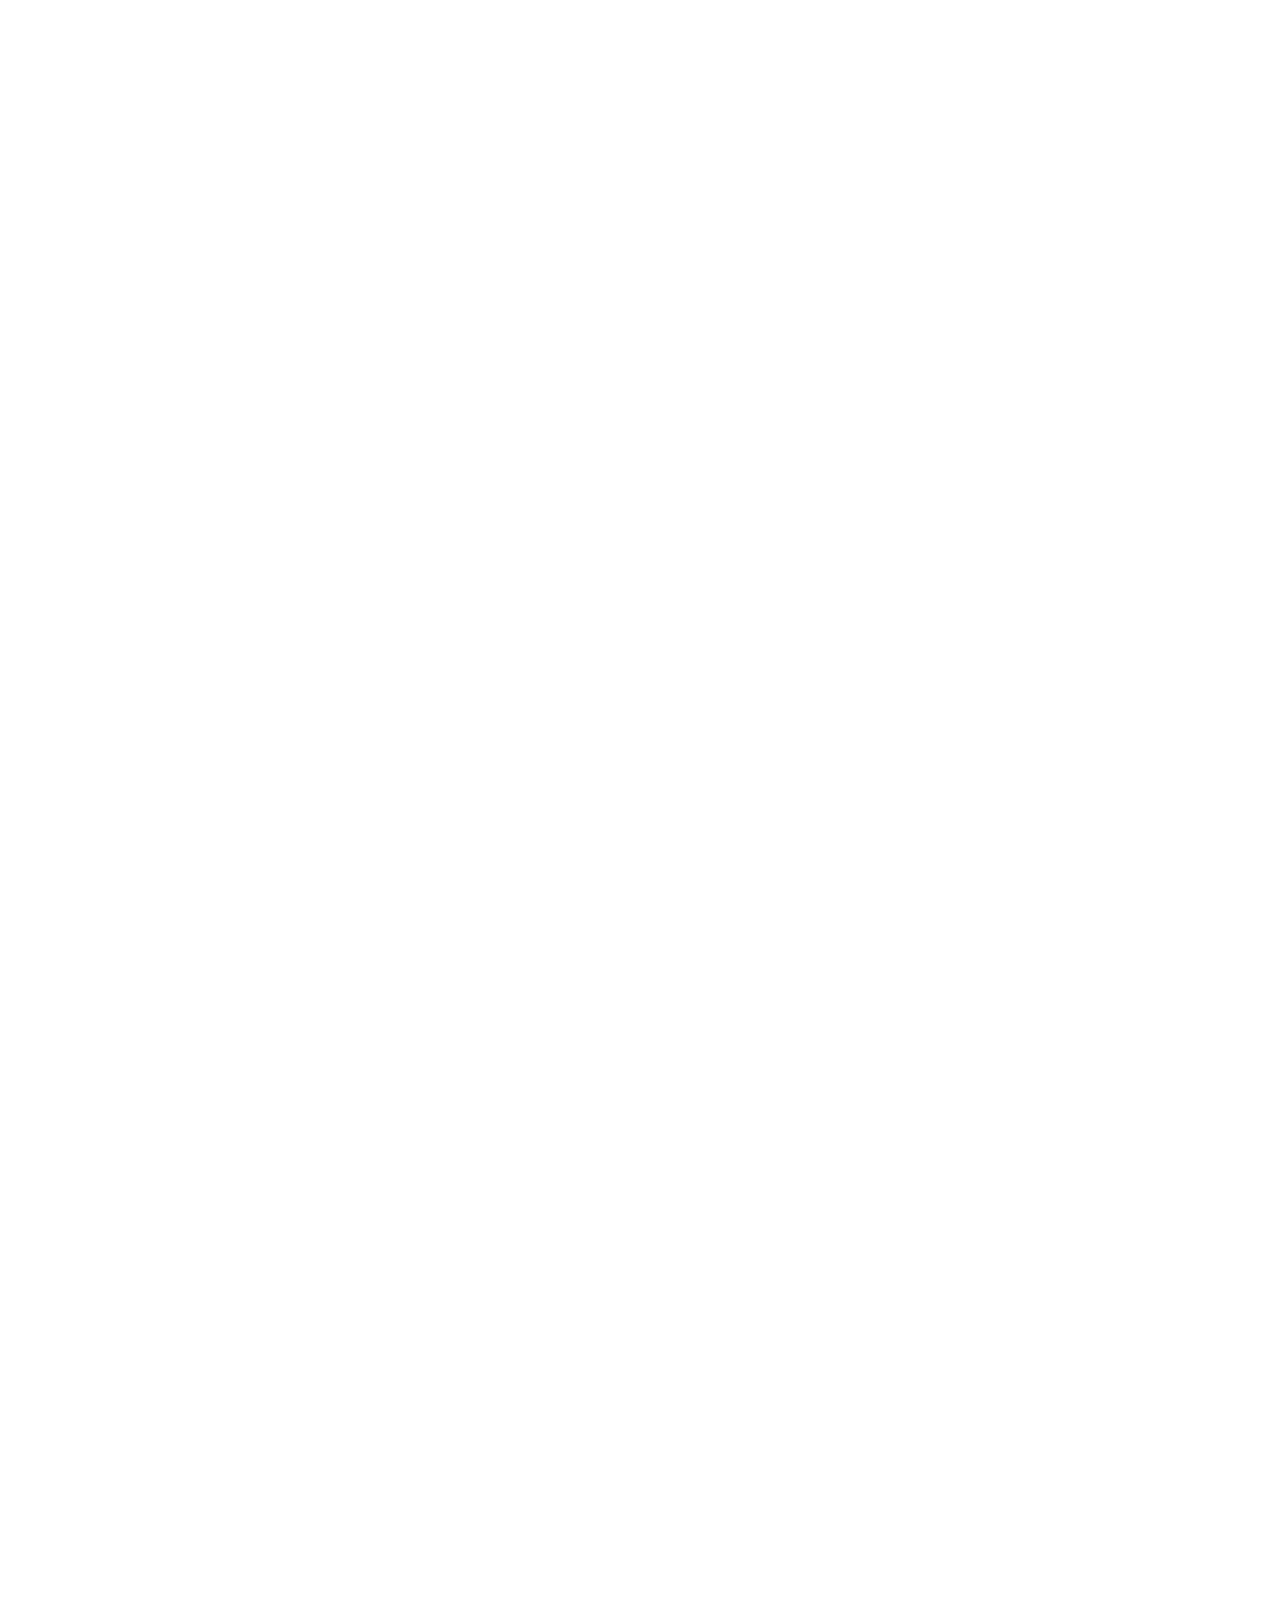
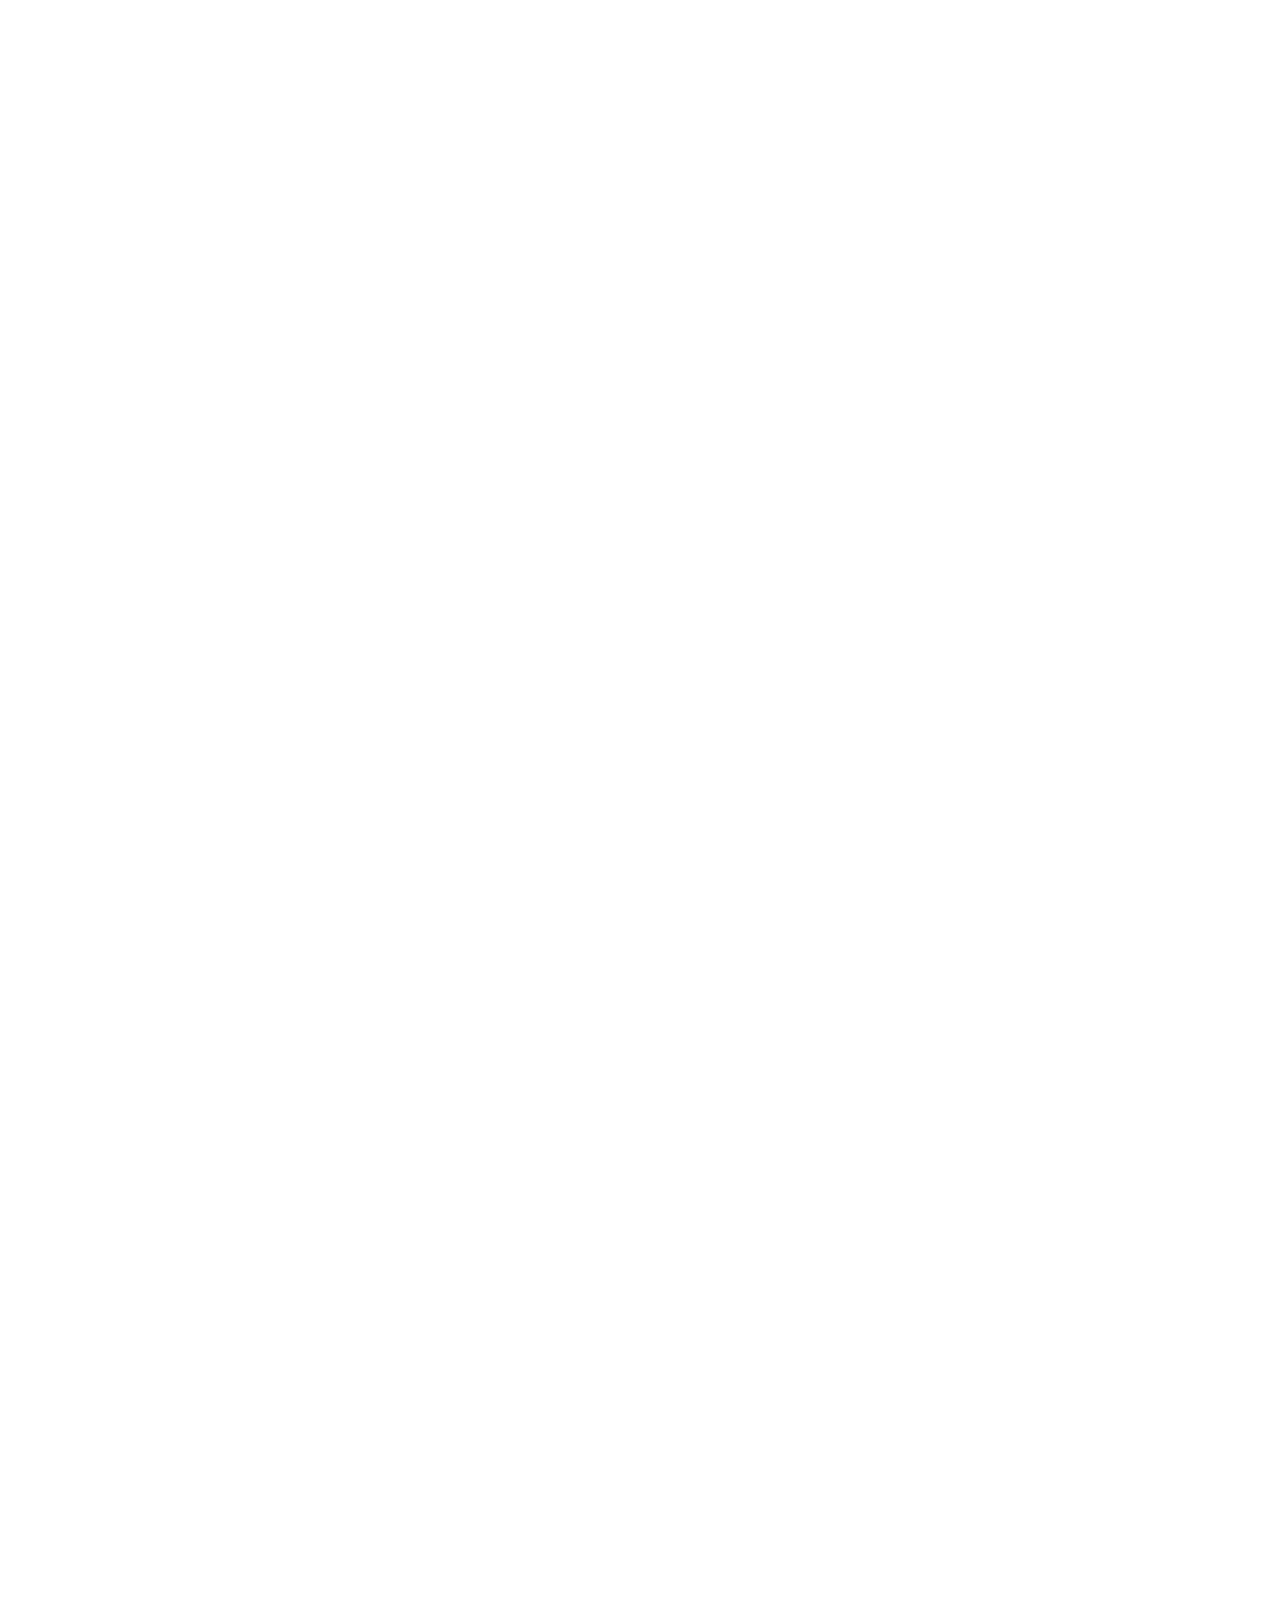
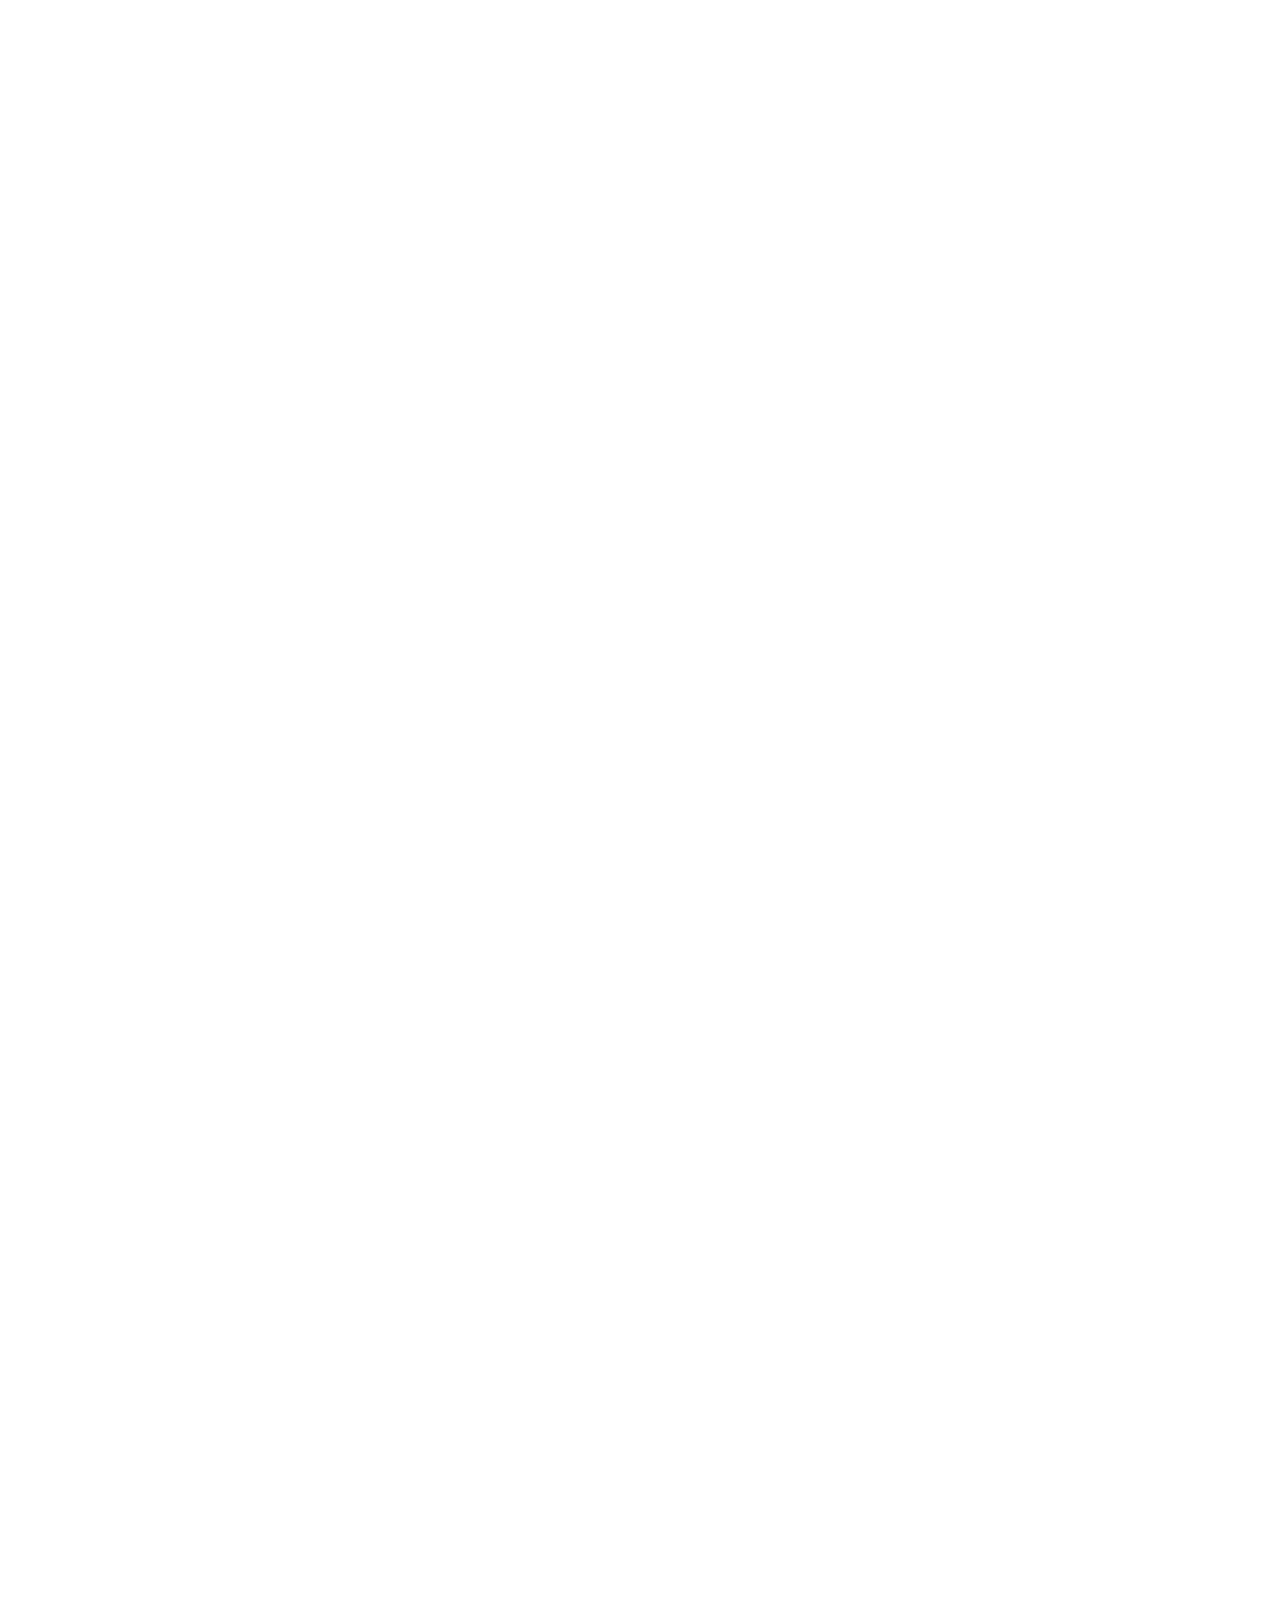
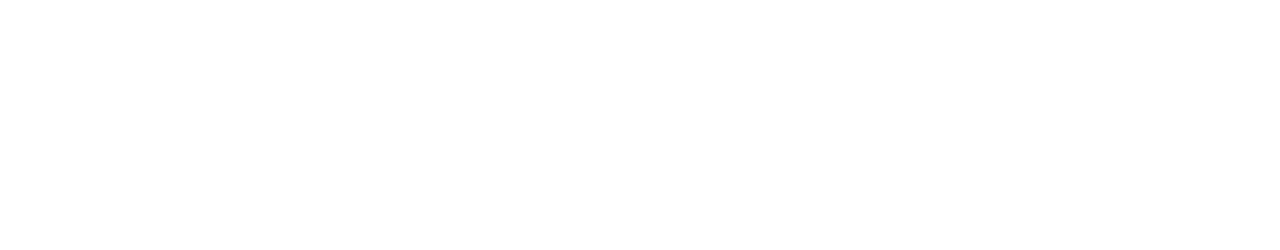
==== commit d2bddad6: "v1 with ui" ====
--- a/index.html
+++ b/index.html
@@ -21,10 +21,10 @@
     />
     <meta property="og:type" content="website" />
     <meta property="og:url" content="https://www.ytschool.in" />
-    <meta property="og:image" content="assets/images/og-image.jpg" />
+    <!-- <meta property="og:image" content="assets/images/og-image.jpg" /> -->
 
     <!-- Twitter Card data -->
-    <meta name="twitter:card" content="summary_large_image" />
+    <!-- <meta name="twitter:card" content="summary_large_image" />
     <meta
       name="twitter:title"
       content="YTSchool | Learn Tech Skills & Build Your Digital Future"
@@ -33,7 +33,7 @@
       name="twitter:description"
       content="Start your tech career with YTSchool. Learn web development, graphic design, digital marketing, and more from experts. Join us today!"
     />
-    <meta name="twitter:image" content="assets/images/twitter-image.jpg" />
+    <meta name="twitter:image" content="assets/images/twitter-image.jpg" /> -->
 
     <!-- Favicon and Icons -->
     <link
@@ -60,8 +60,11 @@
       color="#5bbad5"
     />
 
-<!-- SEARCH Console -->
-<meta name="google-site-verification" content="slrON7dkNVqbmNmyl06R2SBnnlpHlWRAS2T4dMoAvUw" />
+    <!-- SEARCH Console -->
+    <meta
+      name="google-site-verification"
+      content="slrON7dkNVqbmNmyl06R2SBnnlpHlWRAS2T4dMoAvUw"
+    />
 
     <!-- FontAwesome -->
     <link
@@ -74,22 +77,26 @@
 
     <!-- Custom Styles -->
     <link rel="stylesheet" href="css/style.css" />
+    <link rel="stylesheet" href="css/home.css" />
   </head>
   <body>
     <div id="main">
+
+
       <div id="page1">
+        <div class="blocks-container">
+          <div id="blocks"></div>
+        </div>
+        
         <div id="nav">
           <div id="nav-left">
-            <div id="logo">
+            <div id="logo" onclick="location.href='/'">
               <img src="assets/img/logo.png" alt="" /> YTSchool
             </div>
           </div>
           <div id="nav-right">
-            <div class="button1">
-              <div>
-                <h3 class="bt1">Contact us</h3>
-                <h3 class="bt2">Contact us</h3>
-              </div>
+            <div class="button1" onclick="window.location='https://wa.me/917361072654'">
+              <h3>Contact us</h3>
             </div>
           </div>
         </div>
@@ -122,7 +129,9 @@
           </svg>
 
           <h1>🔥Build cool sh*t with a career you love.</h1>
-          <div class="button2">Start your journey today →</div>
+          <div class="button2" onclick='window.location="./#courses"'>
+            Start your journey today →
+          </div>
 
           <svg
             class="svg2"
@@ -142,9 +151,11 @@
         </div>
         <div id="hero-btm">
           <h3>+500 Alumni since 2024</h3>
-          <a href="#courses">
-            <div id="scroll1"><i class="ri-mouse-line"></i></div
-          ></a>
+          <div>
+            <a id="scroll1" href="#courses"
+              ><i class="ri-mouse-line magnetic-button"></i
+            ></a>
+          </div>
         </div>
       </div>
 
@@ -187,10 +198,7 @@
           <div class="course-warper">
             <a href="#" class="course">
               <div class="c-img">
-                <img
-                  src="https://html.hixstudio.net/educal/educal/assets/img/course/details/course-details-1.jpg"
-                  alt=""
-                />
+                <img src="./assets/img/Frontend.png" alt="" />
               </div>
               <div class="course-body">
                 <div class="cd-top">
@@ -198,7 +206,7 @@
                   <h4><i class="ri-star-fill"></i> 4.5 (44)</h4>
                 </div>
                 <div class="cd-title">
-                  <h2>Become a product Manager learn the skills & job.</h2>
+                  <h2>Become a Frontend developer- Zero To Web Hero.</h2>
                 </div>
               </div>
               <div class="cd-btm">
@@ -213,10 +221,7 @@
           <div class="course-warper">
             <a href="#" class="course">
               <div class="c-img">
-                <img
-                  src="https://html.hixstudio.net/educal/educal/assets/img/course/details/course-details-1.jpg"
-                  alt=""
-                />
+                <img src="./assets/img/chatgpt.png" alt="" />
               </div>
               <div class="course-body">
                 <div class="cd-top">
@@ -239,10 +244,7 @@
           <div class="course-warper">
             <a href="#" class="course">
               <div class="c-img">
-                <img
-                  src="https://html.hixstudio.net/educal/educal/assets/img/course/details/course-details-1.jpg"
-                  alt=""
-                />
+                <img src="./assets/img/Frontend.png" alt="" />
               </div>
               <div class="course-body">
                 <div class="cd-top">
@@ -307,7 +309,7 @@
                   <div class="count">01</div>
                 </div>
               </div>
-              <div class="acp">
+              <div class="acp acp2">
                 <div>
                   <h3>Private Community</h3>
                   <p>
@@ -352,11 +354,12 @@
               </div>
             </div>
             <div id="ac-btm-part2">
-              <img src="assets/img/imgw.webp" alt="" />
+              <img src="assets/img/imgw.png" alt="" />
             </div>
 
             <div id="scroll-progress">
-              <svg
+              <div class="spl"></div>
+              <!-- <svg
                 viewBox="0 0 300 300"
                 xmlns="http://www.w3.org/2000/svg"
                 xmlns:xlink="http://www.w3.org/1999/xlink"
@@ -378,7 +381,7 @@
                     Scroll Down | Scroll Down | Scroll Down | Scroll Down |
                   </textPath>
                 </text>
-              </svg>
+              </svg> -->
             </div>
           </div>
         </div>
@@ -399,53 +402,50 @@
           <div class="swiper-wrapper">
             <div class="swiper-slide">
               <div class="rs-main">
-                <h5 class="rs-name">Sarah Newman</h5>
-                <p class="rs-pos">Envato market</p>
+                <h5 class="rs-name">Aarav Sharma</h5>
+                <p class="rs-pos">Web Development Student</p>
                 <p class="rs-text">
-                  This creative agency stands out with their exceptional talent
-                  and expertise. Their ability to think outside the box and
-                  bring unique ideas to life is truly impressive. With
-                  meticulous attention to detail, they consistently deliver
-                  visually stunning and impactful work.
+                  The web development course at YTSchool was excellent. The
+                  instructors made complex concepts easy to understand, and the
+                  hands-on projects helped me build real-world skills. Highly
+                  recommend it for anyone looking to enhance their web
+                  development skills!
                 </p>
               </div>
             </div>
             <div class="swiper-slide">
               <div class="rs-main">
-                <h5 class="rs-name">Emma Trueman</h5>
-                <p class="rs-pos">Envato market</p>
+                <h5 class="rs-name">Priya Reddy</h5>
+                <p class="rs-pos">Graphic Design Student</p>
                 <p class="rs-text">
-                  I had the pleasure of working with this creative agency, and I
-                  must say, they truly impressed me. They consistently think
-                  outside the box, resulting in impressive and impactful work. I
-                  highly recommend this agency for their consistent delivery of
-                  exceptional creative solutions.
+                  YTSchool's graphic design course is top-notch. The trainers
+                  are skilled, and the lessons are both engaging and
+                  informative. I’m now ready to pursue a career in design,
+                  thanks to the tools and techniques I learned!
                 </p>
               </div>
             </div>
             <div class="swiper-slide">
               <div class="rs-main">
-                <h5 class="rs-name">Sarah Newman</h5>
-                <p class="rs-pos">Envato market</p>
+                <h5 class="rs-name">Ravi Patel</h5>
+                <p class="rs-pos">ChatGPT Course Graduate</p>
                 <p class="rs-text">
-                  This creative agency stands out with their exceptional talent
-                  and expertise. Their ability to think outside the box and
-                  bring unique ideas to life is truly impressive. With
-                  meticulous attention to detail, they consistently deliver
-                  visually stunning and impactful work.
+                  The ChatGPT course was amazing! It gave me a solid
+                  understanding of AI and natural language processing. The
+                  course content was easy to follow, and I learned real-world
+                  applications. A must for anyone interested in AI!
                 </p>
               </div>
             </div>
             <div class="swiper-slide">
               <div class="rs-main">
-                <h5 class="rs-name">Emma Trueman</h5>
-                <p class="rs-pos">Envato market</p>
+                <h5 class="rs-name">Simran Kaur</h5>
+                <p class="rs-pos">Frontend Student</p>
                 <p class="rs-text">
-                  I had the pleasure of working with this creative agency, and I
-                  must say, they truly impressed me. They consistently think
-                  outside the box, resulting in impressive and impactful work. I
-                  highly recommend this agency for their consistent delivery of
-                  exceptional creative solutions.
+                  YTSchool’s courses in web development and graphic design have
+                  been a game-changer. The hands-on training and portfolio
+                  building have made me confident in my skills. I'm now ready to
+                  take on freelance projects or full-time roles.
                 </p>
               </div>
             </div>
@@ -459,7 +459,9 @@
             <h3>Well, well—you’ve scrolled all the way!</h3>
           </div>
           <div><h1>Time to do something epic with that energy.</h1></div>
-          <button class="button3">Join the Revolution!</button>
+          <button class="button3" onclick="location.href='/courses.html'">
+            Join the Revolution!
+          </button>
         </div>
         <div class="cta-right">
           <img src="assets/img/ctaimg.webp" alt="" />
@@ -471,26 +473,30 @@
           <div id="footer-left">
             <div id="fl-logo">
               <!-- <h1>YTSchool</h1> -->
-              <img src="assets/img/black.png" alt="" />
+              <img
+                onclick="window.location='./'"
+                src="assets/img/black.png"
+                alt=""
+              />
             </div>
           </div>
           <div id="footer-right">
             <div id="fl-links">
               <h3>Pages</h3>
               <ul>
-                <li><a href="#">Home</a></li>
-                <li><a href="#">Courses</a></li>
-                <li><a href="#">About</a></li>
-                <li><a href="#">Contact</a></li>
+                <li><a href="./">Home</a></li>
+                <li><a href="./#courses">Courses</a></li>
+                <li><a href="./#about">About</a></li>
+                <li><a href="https://wa.me/917361072654">Contact</a></li>
               </ul>
             </div>
 
             <div id="fr-social">
               <h3>Social Media</h3>
               <ul>
-                <li>
+                <!-- <li>
                   <a href="#"><i class="ri-facebook-fill"></i> Facebook</a>
-                </li>
+                </li> -->
                 <li>
                   <a href="#"><i class="ri-instagram-fill"></i> Instagram</a>
                 </li>
@@ -507,19 +513,25 @@
       </div>
 
       <div id="copyright">
-        <p>&copy; 2024 YTSchool. All rights reserved.</p>
+        <p>&copy; 2025 YTSchool. All rights reserved.</p>
 
         <div id="legal">
-          <a href="#">Terms & Conditions</a> |
-          <a href="#">Privacy Policy</a>
+            <a href="./terms-and-service">Terms & Conditions</a> |
+            <a href="./privacy-policy">Privacy Policy</a> |
+            <a href="./refund-policy">Refund Policy</a>
         </div>
       </div>
     </div>
 
     <!-- GSAP & Scroll Trigger -->
-    <script src="js/plugins/gsap.min.js"></script>
-    <script src="js/plugins/ScrollTrigger.min.js"></script>
-    <script src="js/plugins/swiper.min.js"></script>
-    <script src="js/script.js"></script>
+    <script src="./js/plugins/gsap.min.js"></script>
+    <script src="./js/plugins/ScrollTrigger.min.js"></script>
+    <script src="./js/plugins/swiper.min.js"></script>
+    <script src="./js/script.js"></script>
+    <script src="./js/home.js"></script>
+
+
+<noscript><a href="https://wa.me/917361072654" rel="nofollow">Chat with us</a>, powered by <a href="https://www.ytschool.in" rel="noopener nofollow" target="_blank">YTSchool</a></noscript>
+
   </body>
 </html>
--- a/css/style.css
+++ b/css/style.css
@@ -1,1199 +1,612 @@
-@import url('https://fonts.googleapis.com/css2?family=Montserrat:ital,wght@0,100..900;1,100..900&display=swap');
-
-
-@import url('https://fonts.googleapis.com/css2?family=Inter:ital,opsz,wght@0,14..32,100..900;1,14..32,100..900&display=swap');
+@import url("https://fonts.googleapis.com/css2?family=Montserrat:ital,wght@0,100..900;1,100..900&display=swap");
+
+@import url("https://fonts.googleapis.com/css2?family=Inter:ital,opsz,wght@0,14..32,100..900;1,14..32,100..900&display=swap");
 
 @font-face {
-    font-family: 'nml';
-    src: url('../assets/fonts/NeueMachina-Light.otf');
+  font-family: "nml";
+  src: url("../assets/fonts/NeueMachina-Light.otf");
 }
 
 @font-face {
-    font-family: 'nmr';
-    src: url('../assets/fonts/NeueMachina-Regular.otf');
+  font-family: "nmr";
+  src: url("../assets/fonts/NeueMachina-Regular.otf");
 }
 
 @font-face {
-    font-family: 'kh';
-    src: url('../assets/fonts/Khaviax.otf');
+  font-family: "kh";
+  src: url("../assets/fonts/Khaviax.otf");
 }
 
 @font-face {
-    font-family: 'jn';
-    src: url('../assets/fonts/Fontspring-DEMO-juana-light.otf');
-}
-
-
+  font-family: "jn";
+  src: url("../assets/fonts/Fontspring-DEMO-juana-light.otf");
+}
 
 * {
-    margin: 0;
-    padding: 0;
-    box-sizing: border-box;
+  margin: 0;
+  padding: 0;
+  box-sizing: border-box;
 }
 
 html,
 body {
-    font-family: 'nmr';
-    height: 100%;
+  font-family: "nmr";
+  height: 100%;
+  width: 100%;
+  position: relative;
+  scroll-behavior: smooth;
+  overflow-x: hidden;
+}
+
+#main {
+  position: relative;
+}
+
+a {
+  text-decoration: none;
+  color: #000;
+}
+
+img {
+  width: 100%;
+  object-fit: cover;
+}
+
+/* block animations */
+.blocks-container{
+  position: absolute;
+  top: 0;
+  left: 0;
+  width: 100vw;
+  height: 100vh;
+  overflow: hidden;
+}
+
+#blocks{
+  width: 105vw;
+  height: 100vh;
+  display: flex;
+  flex-wrap: wrap;
+  overflow: hidden;
+}
+.block{
+  width: 30px;
+  height: 30px;
+  border: 0.5px solid rgb(0,0,0, 0.05);
+  transition: border-color 0.3s ease;
+}
+
+.highlight{
+  border-color: #ff3f33;
+  background-color: rgb(255, 63, 51, 0.25);
+}
+
+
+
+.button1 {
+  background-color: #ff3f33;
+  color: white;
+  padding: 0.5rem 2rem;
+  border: none;
+  font-family: "nml";
+  border-radius: 5px;
+  cursor: pointer;
+  position: relative;
+  overflow: hidden;
+  border: 2px solid #ff3f33;
+  transition: background-color 0.3s ease, color 0.3s ease;
+}
+
+.button1::before {
+  content: "";
+  z-index: 0;
+  background-color: white;
+  mix-blend-mode: color-dodge;
+  height: 100%;
+  aspect-ratio: 1/1;
+  border-radius: 50%;
+  position: absolute;
+  left: 50%;
+  top: 50%;
+  transform: translate(-50%, -50%) scale(0);
+  transition: transform 0.5s ease;
+}
+
+.button1:hover::before {
+  transform: translate(-50%, -50%) scale(15);
+}
+
+.button1:hover {
+  background-color: white;
+  color: #ff3f33;
+}
+
+.button1 h3 {
+  z-index: 1;
+  position: relative;
+  font-weight: 800;
+}
+
+
+.cd-btn {
+  display: flex;
+  align-items: center;
+  justify-content: center;
+  padding: 1vw 3vw;
+  background-color: #fc6;
+  border-radius: 0 0 1vw 1vw;
+  cursor: pointer;
+  font-family: "nml";
+  font-weight: 100;
+  font-size: 1.1vw;
+}
+
+
+.button3 {
+  background-color: #fc6;
+  padding: 1vw 3vw;
+  border: none;
+  font-family: "nml";
+  font-size: 1.4vw;
+  border-radius: 5px;
+  cursor: pointer;
+}
+
+#error {
+  width: 100%;
+  margin: auto;
+  display: flex;
+  align-items: center;
+  justify-content: center;
+  flex-direction: column;
+  gap: 2vw;
+}
+
+#error h1 {
+  font-size: 5vw;
+  font-weight: 600;
+  color: #ff3f33;
+}
+
+#error p {
+  font-size: 1.5vw;
+  color: #333;
+}
+
+/* Nav bar */
+#nav {
+  margin: 1vw auto;
+  border-radius: 1vw;
+  width: 80vw;
+  display: flex;
+  align-items: center;
+  justify-content: space-between;
+  padding: 1rem 4rem;
+  background-color: #ffffffd0;
+  border-bottom: 1px solid #ff3f33;
+  box-shadow: 0 1px 30px #888;
+  position: relative;
+  z-index: 1000;
+}
+
+#logo {
+  font-size: 2vw;
+  font-weight: 700;
+  font-family: "Inter", sans-serif;
+  cursor: pointer;
+  display: flex;
+  align-items: center;
+  justify-content: center;
+  gap: 0.5vw;
+}
+
+#logo img {
+  max-width: 2.5vw;
+  object-fit: cover;
+}
+/* button is button1 */
+
+
+
+/* COURSE */
+#cor {
+  width: 100%;
+  padding: 0 6vw;
+  padding-top: 10vw;
+  position: relative;
+  background: linear-gradient(180deg, #fff 0%, #ff3f33 100%);
+}
+
+.svg4 {
+  position: relative;
+  width: 110vw;
+  position: absolute;
+  top: -25vw;
+  left: -5vw;
+  pointer-events: none;
+}
+
+#lntxt {
+  fill: #fff;
+  font-size: 0.5vw;
+}
+
+#cor-top {
+  margin-top: 4vw;
+  position: relative;
+}
+
+#cor-top h1 span {
+  color: #ff3f33;
+}
+
+#cor-top h1 {
+  text-align: center;
+  font-size: 4vw;
+  font-weight: 600;
+}
+
+#cor-top p {
+  text-align: center;
+  font-size: 1.5vw;
+  font-weight: 100;
+  font-family: "nml";
+}
+
+#courses {
+  margin-top: 5vw;
+  padding-bottom: 20vw;
+  display: grid;
+  gap: 2rem;
+  flex-wrap: wrap;
+  grid-template-columns: repeat(auto-fill, minmax(22vw, 1fr));
+  font-family: "nml";
+  position: relative;
+}
+
+.bg-txt {
+  position: absolute;
+  bottom: 0;
+  left: 50%;
+  transform: translateX(-50%);
+  z-index: 0;
+  font-size: 25vw;
+  line-height: 100%;
+  background: -webkit-linear-gradient(#ff3f33, #fff);
+  -webkit-background-clip: text;
+  -webkit-text-fill-color: transparent;
+  pointer-events: none;
+}
+
+.course {
+  display: flex;
+  flex-direction: column;
+  background-color: #fff;
+  width: 100%;
+  border-radius: 1vw 1vw 0 0;
+  overflow: hidden;
+  border-bottom: 1px solid #ff3f33;
+}
+
+.c-img {
+  overflow: hidden;
+  width: 100%;
+}
+
+.c-img img {
+  transition: scale 0.2s ease-in-out;
+  object-fit: cover;
+  aspect-ratio: 4/2;
+  width: 100%;
+}
+
+.course:hover .c-img img {
+  scale: 1.05;
+}
+
+.course-body {
+  padding: 2vw;
+  padding-bottom: 1vw;
+  display: flex;
+  flex-direction: column;
+  gap: 1vw;
+}
+
+.cd-top {
+  display: flex;
+  justify-content: space-between;
+  border-bottom: 1px solid #ddd;
+  padding-bottom: 0.5vw;
+}
+
+.cd-top h4 {
+  font-size: 1.2vw;
+  font-weight: 100;
+}
+
+.cd-top h4 i {
+  font-size: 1.5vw;
+  font-weight: 400;
+}
+
+.cd-top h4:last-child i {
+  color: rgb(255, 213, 0);
+}
+
+.cd-title h2 {
+  font-size: 1.8vw;
+  font-weight: 100;
+}
+
+.cd-inst {
+  font-size: 1.2vw;
+  font-weight: 100;
+}
+
+.cd-inst span {
+  font-size: 1.4vw;
+  font-weight: 600;
+  color: #222;
+}
+
+.cd-btm {
+  display: flex;
+  justify-content: space-between;
+  align-items: center;
+  background-color: rgba(0, 0, 0, 0.08);
+  padding: 1vw 2vw;
+}
+
+.cd-price {
+  font-size: 1.6vw;
+  font-weight: 600;
+  font-family: "nmr";
+  color: #ff3f33;
+}
+
+/* footer */
+#footer {
+  padding: 2vw 6vw;
+  margin-top: 5vw;
+  border-top: 1px solid #000;
+}
+
+#footer-warper {
+  display: grid;
+  gap: 2vw;
+  grid-template-columns: 4fr 1fr;
+  align-items: center;
+  justify-content: center;
+}
+
+#footer-warper h3 {
+  font-size: 1.5vw;
+  font-family: "jn";
+  font-weight: 600;
+}
+
+#footer-warper li {
+  list-style: none;
+}
+
+#footer-left {
+  display: flex;
+  align-items: center;
+  margin: auto;
+  height: 100%;
+}
+
+#footer-left #fl-logo img {
+  width: 100%;
+  object-fit: cover;
+  aspect-ratio: 5/1;
+  cursor: pointer;
+}
+
+#footer-right {
+  display: flex;
+  height: 100%;
+  border-left: 1px solid #000;
+}
+
+#fr-social {
+  border-left: 1px solid #000;
+  padding: 0 2vw;
+}
+
+#fl-links {
+  padding: 0 2vw;
+}
+
+#footer-warper ul {
+  display: flex;
+  flex-direction: column;
+  gap: 0.7vw;
+  margin-top: 1.5vw;
+}
+
+#footer-warper ul i {
+  font-size: 1.5vw;
+}
+
+#footer-warper ul a {
+  font-size: 1.2vw;
+  padding: 0.5vw;
+  text-wrap: nowrap;
+}
+
+#footer-warper ul a:hover {
+  color: #ff3f33;
+}
+
+#copyright {
+  padding: 2vw;
+  display: flex;
+  gap: 5vw;
+  align-items: center;
+  justify-content: center;
+  font-size: 1.2vw;
+  border-top: 1px solid #000;
+}
+
+@media screen and (max-width: 800px) {
+  /* btn */
+  .button1 {
+    padding: 0.5rem 1rem;
+    border-radius: 1vw;
+  }
+
+  .button1 h3 {
+    font-size: 1.2rem;
+    /* height: 2rem; */
+  }
+
+  .cd-btn {
+    padding: 3vw 5vw;
+    border-radius: 0 0 2vw 2vw;
+    font-size: 3vw;
+  }
+
+  #nav {
+    margin: 3vw auto;
+    padding: 2vw 5vw;
+    width: 90%;
+    border-bottom: 2px solid #ff3f33;
+  }
+
+  #logo {
+    font-size: 6vw;
+    gap: 1vw;
+  }
+
+  #logo img {
+    max-width: 7vw;
+  }
+
+
+  /* COURSE */
+
+  #cor {
+    padding-top: 15vw;
+  }
+
+  #ln {
+    stroke-width: 25;
+  }
+
+  .svg4 {
+    left: -10vw;
+    width: 120vw;
+  }
+
+  #lntxt {
+    font-size: 2vw;
+  }
+
+  #cor-top {
+    margin-top: 5vw;
+  }
+
+  #cor-top h1 {
+    font-size: 7vw;
+    line-height: 8vw;
+  }
+
+  #cor-top p {
+    font-size: 2.5vw;
+  }
+
+  #courses {
+    gap: 3vw;
+    grid-template-columns: 1fr;
+  }
+
+  .course {
+    grid-template-columns: repeat(auto-fill, minmax(100%, 1fr));
+    border-radius: 2vw 2vw 0 0;
+  }
+
+  .course-body {
+    padding: 4vw;
+    gap: 2vw;
+  }
+
+  .cd-top {
+    padding-bottom: 1vw;
+  }
+
+  .cd-top h4 {
+    font-size: 3vw;
+  }
+
+  .cd-top h4 i {
+    font-size: 3vw;
+  }
+
+  .cd-title h2 {
+    font-size: 5vw;
+  }
+
+  .cd-inst {
+    font-size: 3vw;
+  }
+
+  .cd-inst span {
+    font-size: 3.5vw;
+  }
+
+  .cd-price {
+    font-size: 4vw;
+  }
+
+  /* footer */
+  #footer {
+    padding: 5vw 6vw;
+  }
+
+  #footer-warper {
+    display: flex;
+    flex-direction: column-reverse;
+    gap: 5vw;
+  }
+
+  #footer-warper h3 {
+    font-size: 7vw;
+  }
+
+  #footer-right {
+    display: flex;
     width: 100%;
-    position: relative;
-    scroll-behavior: smooth;
-    overflow-x: hidden;
-}
-
-
-#main {
-    position: relative;
-}
-
-
-a {
-    text-decoration: none;
-    color: #000;
-}
-
-img {
+    border: none;
+  }
+
+  #footer-right * {
     width: 100%;
-    object-fit: cover;
-}
-
-.button1 {
-    background-color: #FF3F33;
-    color: white;
-    display: flex;
-    align-items: center;
-    justify-content: center;
-    padding: 0.8vw 2vw;
-    border: none;
-    font-family: 'nml';
-    border-radius: 5px;
-    cursor: pointer;
-}
-
-.button1 h3 {
-    font-size: 1.2vw;
-    height: 1.7vw;
-}
-
-.cd-btn{
-    display: flex;
-    align-items: center;
-    justify-content: center;
-    padding: 1vw 3vw;
-    background-color: #fc6;
-    border-radius: 0 0 1vw 1vw;
-    cursor: pointer;
-    font-family: 'nml';
-    font-weight: 100;
-    font-size: 1.1vw;
-}
-
-.char {
-    display: inline-block;
-}
-
-.button1 div {
-    overflow: hidden;
-    height: 1.7vw;
-}
-
-.button3 {
-    background-color: #fc6;
-    padding: 1vw 3vw;
-    border: none;
-    font-family: 'nml';
-    font-size: 1.4vw;
-    border-radius: 5px;
-    cursor: pointer;
-}
-
-#error {
-    width: 100%;
-    margin: auto;
-    display: flex;
-    align-items: center;
-    justify-content: center;
+  }
+
+  #footer-left {
+    border-top: 1px solid #000;
+    padding: 2vw 0;
+  }
+
+  #footer-warper ul {
+    gap: 1vw;
+    margin-top: 1.5vw;
+  }
+
+  #footer-warper ul i {
+    font-size: 5vw;
+  }
+
+  #footer-warper ul a {
+    font-size: 5vw;
+    padding: 1vw;
+  }
+
+  #copyright {
+    padding: 5vw;
     flex-direction: column;
     gap: 2vw;
-}
-
-#error h1 {
-    font-size: 5vw;
-    font-weight: 600;
-    color: #FF3F33;
-}
-
-#error p {
-    font-size: 1.5vw;
-    color: #333;
-}
-
-
-#nav {
-    margin: 1vw auto;
-    border-radius: 1vw;
-    width: 80vw;
-    display: flex;
-    align-items: center;
-    justify-content: space-between;
-    padding: 1.5vw 4vw;
-    background-color: #ffffffd0;
-    border-bottom: 1px solid #FF3F33;
-    box-shadow: 0 1px 30px #888;
-}
-
-#logo {
-    font-size: 2vw;
-    font-weight: 700;
-    font-family: "Inter", sans-serif;
-    cursor: pointer;
-    display: flex;
-    align-items: center;
-    justify-content: center;
-    gap: 0.5vw;
-}
-
-#logo img {
-    max-width: 2.5vw;
-    object-fit: cover;
-}
-
-#page1 {
-    width: 100%;
-    min-height: 100svh;
-    display: flex;
-    flex-direction: column;
-    position: relative;
-    background-image: url("../assets/img/batthern.png");
-    overflow-x: hidden;
-}
-
-#hero-center {
-    height: 100%;
-    width: 100%;
-    display: flex;
-    align-items: center;
-    justify-content: center;
-    flex-direction: column;
-    gap: 2vw;
-    margin: auto;
-    position: relative;
-    z-index: 2;
-
-}
-
-#hero-center .svg1 {
-    position: absolute;
-    left: -2vw;
-    fill: #FF3F33;
-    max-width: 15vw;
-    height: fit-content;
-}
-
-#hero-center .svg2 {
-    position: absolute;
-    width: 7vw;
-    height: 5vw;
-    left: 32%;
-    top: 4vw;
-}
-
-#hero-center .svg3 {
-    position: absolute;
-    fill: #FF3F33;
-    max-width: 20vw;
-    rotate: -60deg;
-    height: fit-content;
-    right: -10vw;
-    top: -20vw;
-    filter: blur(10px);
-}
-
-#hero-center h1 {
     font-size: 3vw;
-    font-weight: 400;
-    font-family: 'nmr';
-}
-
-
-.button2 {
-    background-color: #FF3F33;
-    color: white;
-    padding: 0.8vw 2vw;
-    border-radius: 5px;
-    font-size: 1.3vw;
-    font-family: 'nml';
-    transition: box-shadow 0.5s ease;
-    cursor: pointer;
-}
-
-.button2:hover {
-    box-shadow: 0 0 60px 5px #FF3F33;
-}
-
-#hero-btm {
-    display: grid;
-    align-items: center;
-    grid-template-columns: 1fr 1fr 1fr;
-    justify-content: center;
-    width: 100%;
-    padding: 1vw 6vw;
-    position: relative;
-    z-index: 2;
-}
-
-#hero-btm h3 {
-    font-size: 1.5vw;
-    font-weight: 100;
-}
-
-#scroll1 {
-    margin: auto;
-    font-size: 2vw;
-    font-weight: 100;
-    color: #000;
-    font-family: 'nml';
-    height: 5vw;
-    width: 5vw;
-    display: flex;
-    align-items: center;
-    justify-content: center;
-    border-radius: 50%;
-    background-color: #fff;
-    box-shadow: -2px 3px 10px #888;
-}
-
-
-/* COURSE */
-#cor {
-    width: 100%;
-    padding: 0 6vw;
-    padding-top: 10vw;
-    position: relative;
-    background: linear-gradient(180deg, #fff 0%, #FF3F33 100%);
-}
-
-.svg4 {
-    position: relative;
-    width: 110vw;
-    position: absolute;
-    top: -25vw;
-    left: -5vw;
-}
-
-#lntxt {
-    fill: #fff;
-    font-size: .5vw;
-}
-
-#cor-top {
-    margin-top: 4vw;
-    position: relative;
-}
-
-#cor-top h1 span {
-    color: #FF3F33;
-}
-
-#cor-top h1 {
-    text-align: center;
-    font-size: 4vw;
-    font-weight: 600;
-}
-
-#cor-top p {
-    text-align: center;
-    font-size: 1.5vw;
-    font-weight: 100;
-    font-family: 'nml';
-}
-
-#courses {
-    margin-top: 5vw;
-    padding-bottom: 20vw;
-    display: grid;
-    gap: 2rem;
-    flex-wrap: wrap;
-    grid-template-columns: repeat(auto-fill, minmax(22rem, 1fr));
-    font-family: 'nml';
-    position: relative;
-}
-
-.bg-txt {
-    position: absolute;
-    bottom: 0;
-    left: 50%;
-    transform: translateX(-50%);
-    z-index: 0;
-    font-size: 25vw;
-    line-height: 100%;
-    background: -webkit-linear-gradient(#FF3F33, #fff);
-    -webkit-background-clip: text;
-    -webkit-text-fill-color: transparent;
-    pointer-events: none;
-}
-
-.course {
-    display: flex;
-    flex-direction: column;
-    background-color: #fff;
-    width: 100%;
-    border-radius: 1vw 1vw 0 0;
-    overflow: hidden;
-    border-bottom: 1px solid #FF3F33;
-}
-
-.c-img {
-    overflow: hidden;
-    width: 100%;
-}
-
-.c-img img {
-    transition: scale 0.2s ease-in-out;
-    object-fit: cover;
-    aspect-ratio: 4/2;
-    width: 100%;
-}
-
-.course:hover .c-img img {
-    scale: 1.05;
-}
-
-.course-body {
-    padding: 2vw;
-    padding-bottom: 1vw;
-    display: flex;
-    flex-direction: column;
-    gap: 1vw;
-}
-
-.cd-top {
-    display: flex;
-    justify-content: space-between;
-    border-bottom: 1px solid #ddd;
-    padding-bottom: .5vw;
-}
-
-.cd-top h4 {
-    font-size: 1.2vw;
-    font-weight: 100;
-}
-
-.cd-top h4 i {
-    font-size: 1.5vw;
-    font-weight: 400;
-}
-
-.cd-top h4:last-child i {
-    color: rgb(255, 213, 0);
-}
-
-.cd-title h2 {
-    font-size: 1.8vw;
-    font-weight: 100;
-}
-
-.cd-inst {
-    font-size: 1.2vw;
-    font-weight: 100;
-}
-
-.cd-inst span {
-    font-size: 1.4vw;
-    font-weight: 600;
-    color: #222;
-}
-
-.cd-btm {
-    display: flex;
-    justify-content: space-between;
-    align-items: center;
-    background-color: rgba(0, 0, 0, 0.08);
-    padding: 1vw 2vw;
-}
-
-.cd-price {
-    font-size: 1.6vw;
-    font-weight: 600;
-    font-family: 'nmr';
-    color: #FF3F33;
-}
-
-/* ABOUT */
-#about {
-    width: 100%;
-    position: relative;
-    padding: 0 6vw;
-    padding-top: 5vw;
-}
-
-#ac-top {
-    margin-bottom: 7vw;
-    display: flex;
-    gap: 2vw;
-    background-color: #FF3F33;
-    border-radius: 2vw;
-    padding: 2vw;
-    background-image: url(../assets/img/batthern.png);
-    position: relative;
-
-}
-
-#ac-img {
-    flex: 1 1 50%;
-    position: relative;
-}
-
-#ac-img img:last-child {
-    position: absolute;
-    left: 60%;
-    top: 20%;
-    width: 15vw;
-
-}
-
-#ac-img img:first-child {
-    height: 100%;
-    background-color: #ff39;
-    border-radius: 2vw;
-    object-fit: cover;
-}
-
-#ac-img h5 {
-    color: #fc6;
-    position: absolute;
-    top: 5%;
-    left: 2%;
-    font-weight: 400;
-    font-size: 1.3vw;
-    mix-blend-mode: difference;
-    max-width: 200px;
-    font-family: "Montserrat", sans-serif;
-
-
-}
-
-#ac-data {
-    flex: 1 1 50%;
-    padding: 2vw;
-    gap: 1vw;
-    display: flex;
-    flex-direction: column;
-}
-
-#ac-data h1 {
-    font-size: 3.1vw;
-    font-weight: 600;
-    font-family: "Montserrat", sans-serif;
-    color: #fff;
-}
-
-#ac-data h1 span {
-    color: #fc6;
-}
-
-#ac-data p {
-    font-size: 1.5vw;
-    font-weight: 100;
-    font-family: 'nml';
-    color: #DFDFDF;
-
-}
-
-#ac-btm {
-    display: flex;
-    position: relative;
-}
-
-#ac-btm-part1 {
-    flex: 1 1 70%;
-    display: flex;
-    flex-direction: column;
-    gap: 3vw;
-    position: relative;
-    padding-bottom: 5vw;
-}
-
-#ac-btm-part2 {
-    position: relative;
-    width: 100%;
-    flex: 1 1 30%;
-}
-
-#ac-btm-part2 img {
-    width: 100%;
-    object-fit: contain;
-    position: sticky;
-    top: 40%;
-    z-index: 0;
-    right: -20vw;
-}
-
-
-#scroll-progress {
-    position: absolute;
-    right: 0;
-    width: 2vw;
-    padding: 1.6vw;
-    margin: 0 auto;
-    height: calc(100% - 5vw);
-    border-radius: 50px;
-    background-color: #FF3F33;
-}
-
-
-#scroll-progress svg {
-    position: sticky;
-    top: 50%;
-    left: 50%;
-    width: 10vw;
-    font-size: 24px;
-    transform: translate(-50%, -50%);
-    font-family: 'nml';
-    font-weight: 600;
-}
-
-.acp {
-    display: flex;
-    justify-content: start;
-    padding: 3vw;
-    flex-shrink: 0;
-    position: sticky;
-    top: 20%;
-    background-color: #fc6;
-    box-shadow: 0 2px 10px #fff;
-    border-radius: 2vw;
-    overflow: hidden;
-    height: 60vh;
-    border-right: 2px solid #FF3F33;
-    border-bottom: 2px solid #FF3F33;
-}
-
-.acp:nth-child(2n) .count {
-    left: 5%;
-}
-
-.count {
-    font-size: 15vw;
-    font-family: "Montserrat", sans-serif;
-    font-weight: 800;
-    background: -webkit-linear-gradient(#fff, #fc6);
-    -webkit-background-clip: text;
-    -webkit-text-fill-color: transparent;
-    position: absolute;
-    top: 0;
-    right: -22%;
-    z-index: -1;
-}
-
-.acp h3 {
-    font-size: 4vw;
-    line-height: 100%;
-    font-weight: 600;
-    color: #FF3F33;
-}
-
-.acp p {
-    font-size: 1.4vw;
-    font-weight: 100;
-    font-family: 'nml';
-    color: #333;
-}
-
-.acp div {
-    display: flex;
-    flex-direction: column;
-    gap: 1vw;
-    width: 60%;
-}
-
-.acp:nth-child(2n) {
-    flex-direction: column-reverse;
-    align-items: flex-end;
-    justify-content: start;
-    border-left: 2px solid #FF3F33;
-    border-top: 2px solid #FF3F33;
-    border-right: none;
-    border-bottom: none;
-}
-
-
-
-/* REVIEWS */
-#reviews {
-    padding: 0 6vw;
-    padding-top: 5vw;
-    margin-bottom: 5vw;
-    position: relative;
-    border-top: 2px solid #FF3F33;
-}
-
-#review-top {
-    display: flex;
-    flex-direction: column;
-    padding-bottom: 3vw;
-    align-items: center;
-    justify-content: center;
-}
-
-#review-top h5 {
-    color: #FF3F33;
-    font-weight: 100;
-    font-size: 2vw;
-}
-
-#review-top h1 {
-    font-weight: 600;
-    font-size: 3.5vw;
-    line-height: 110%;
-    text-align: center;
-}
-
-#reviews .bg-txt {
-    background: -webkit-linear-gradient(#FF3F33, #ffffffd0);
-    -webkit-background-clip: text;
-    -webkit-text-fill-color: transparent;
-}
-
-.reviews-slider {
-    padding-bottom: 10vw;
-    overflow-x: hidden;
-}
-
-.swiper-slide {
-    cursor: grab;
-    padding: 3.5vw 2vw;
-    text-align: center;
-    font-size: 18px;
-    background: rgba(0, 0, 0, 0.07);
-    backdrop-filter: blur(15px);
-    -webkit-backdrop-filter: blur(15px);
-    display: flex;
-    justify-content: center;
-    align-items: center;
-    border-radius: 1vw;
-    border-left: 5px solid #FF3F33;
-    box-shadow: 0 2px 5px #888;
-}
-
-.rs-name {
-    font-weight: 600;
-    font-family: "Montserrat", sans-serif;
-    font-size: 2vw;
-
-}
-
-.rs-pos {
-    font-weight: 500;
-    font-size: 1.3vw;
-    font-family: "Montserrat", sans-serif;
-}
-
-.rs-text {
-    font-weight: 100;
-    font-size: 1.3vw;
-    text-align: left;
-    padding-top: 1vw;
-}
-
-
-
-/* CTA */
-.cta {
-    display: flex;
-    position: relative;
-    background-color: #FF3F33;
-    padding: 4vw 2vw;
-    margin: 0vw 6vw;
-    border-radius: 2vw;
-    background-image: url('../assets/img/batthern.png');
-}
-
-.cta-left {
-    flex: 1 1 70%;
-    display: flex;
-    flex-direction: column;
-    gap: 1vw;
-    align-items: center;
-}
-
-.cta-left>div {
-    display: flex;
-    align-items: center;
-    justify-content: center;
-}
-
-.cta-right {
-    flex: 1 1 30%;
-    position: relative;
-}
-
-.cta-right img {
-    object-fit: contain;
-    width: 100%;
-    position: absolute;
-    right: 0;
-    top: -50%;
-}
-
-.cta-left h1 {
-    text-align: center;
-    font-size: 5vw;
-    font-family: "Montserrat", sans-serif;
-    font-weight: 700;
-    color: #fc6;
-}
-
-.cta-left h3 {
-    font-size: 2vw;
-    font-family: "Montserrat", sans-serif;
-    font-weight: 700;
-    color: #ddd;
-}
-
-
-/* footer */
-#footer {
-    padding: 2vw 6vw;
-    margin-top: 5vw;
-    border-top: 1px solid #000;
-}
-
-#footer-warper {
-    display: grid;
-    gap: 2vw;
-    grid-template-columns: 4fr 1fr;
-    align-items: center;
-    justify-content: center;
-}
-
-#footer-warper h3 {
-    font-size: 1.5vw;
-    font-family: 'jn';
-    font-weight: 600;
-}
-
-#footer-warper li {
-    list-style: none;
-}
-
-#footer-left {
-    display: flex;
-    align-items: center;
-    margin: auto;
-    height: 100%;
-}
-
-#footer-left #fl-logo img {
-    width: 100%;
-    object-fit: cover;
-    aspect-ratio: 5/1;
-}
-
-#footer-right {
-    display: flex;
-    height: 100%;
-    border-left: 1px solid #000;
-}
-
-#fr-social {
-    border-left: 1px solid #000;
-    padding: 0 2vw;
-}
-
-#fl-links {
-    padding: 0 2vw;
-}
-
-#footer-warper ul {
-    display: flex;
-    flex-direction: column;
-    gap: 0.7vw;
-    margin-top: 1.5vw;
-}
-
-#footer-warper ul i {
-    font-size: 1.5vw;
-}
-
-#footer-warper ul a {
-    font-size: 1.2vw;
-    padding: 0.5vw;
-    text-wrap: nowrap;
-}
-
-#footer-warper ul a:hover {
-    color: #FF3F33;
-}
-
-#copyright {
-    padding: 2vw;
-    display: flex;
-    gap: 5vw;
-    align-items: center;
-    justify-content: center;
-    font-size: 1.2vw;
-    border-top: 1px solid #000;
-}
-
-
-@media screen and (max-width:800px) {
-
-    .button1 {
-        padding: 1.5vw 3vw;
-        border-radius: 1vw;
-    }
-
-    .button1 h3 {
-        font-size: 3.5vw;
-        height: 4vw;
-    }
-
-    .button1 div {
-        height: 4vw;
-    }
-
-    .cd-btn{
-        padding: 2vw 5vw;
-        border-radius: 0 0 2vw 2vw;
-        font-size: 2.5vw;
-    }
-
-    #nav {
-        margin: 3vw auto;
-        padding: 2vw 5vw;
-        width: 90%;
-        border-bottom: 2px solid #FF3F33;
-    }
-
-    #logo {
-        font-size: 5vw;
-        gap: 1vw;
-    }
-
-    #logo img {
-        max-width: 6vw;
-    }
-
-    /* PAGE 1 */
-    #hero-center {
-        gap: 3vw;
-    }
-
-    #hero-center .svg1 {
-        display: none;
-    }
-
-    #hero-center .svg2 {
-        display: none;
-    }
-
-    #hero-center .svg3 {
-        display: none;
-    }
-
-    #hero-center h1 {
-        font-size: 14vw;
-        text-align: center;
-        font-weight: 700;
-        padding: 0 5vw;
-    }
-
-
-    .button2 {
-        padding: 2vw 5vw;
-        border-radius: 1vw;
-        font-size: 5vw;
-    }
-
-    #hero-btm {
-        grid-template-columns: auto;
-        gap: 5vw;
-    }
-
-    #hero-btm h3 {
-        font-size: 4vw;
-    }
-
-    #scroll1 {
-        font-size: 7vw;
-        width: 15vw;
-        height: 15vw;
-    }
-
-    /* COURSE */
-
-    #cor {
-        padding-top: 15vw;
-    }
-
-    #ln {
-        stroke-width: 25;
-    }
-
-    .svg4 {
-        left: -10vw;
-        width: 120vw;
-    }
-
-    #lntxt {
-        font-size: 2vw;
-    }
-
-    #cor-top {
-        margin-top: 5vw;
-    }
-
-
-    #cor-top h1 {
-        font-size: 7vw;
-        line-height: 8vw;
-    }
-
-    #cor-top p {
-        font-size: 2.5vw;
-    }
-
-    #courses {
-        gap: 3vw;
-    }
-
-    .course {
-        grid-template-columns: repeat(auto-fill, minmax(100%, 1fr));
-        border-radius: 2vw 2vw 0 0;
-    }
-
-    .course-body {
-        padding: 4vw;
-        gap: 2vw;
-    }
-
-    .cd-top {
-        padding-bottom: 1vw;
-    }
-
-    .cd-top h4 {
-        font-size: 2.5vw;
-    }
-
-    .cd-top h4 i {
-        font-size: 2.5vw;
-    }
-
-    .cd-title h2 {
-        font-size: 4vw;
-    }
-
-    .cd-inst {
-        font-size: 2.5vw;
-    }
-
-    .cd-inst span {
-        font-size: 3vw;
-    }
-
-    .cd-price {
-        font-size: 4vw;
-    }
-
-
-
-    /* ABOUT */
-    #ac-top {
-        border-radius: 2.5vw;
-        padding: 3vw;
-        flex-direction: column-reverse;
-    }
-
-
-    #ac-img img:last-child {
-        width: 30vw;
-    }
-
-    #ac-img h5 {
-        font-size: 2.5vw;
-        max-width: 30vw;
-    }
-
-    #ac-data h1 {
-        font-size: 6vw;
-    }
-
-    #ac-data p {
-        font-size: 3vw;
-    }
-
-    #ac-btm {
-        display: flex;
-        position: relative;
-    }
-
-    #ac-btm-part2 {
-        display: none;
-    }
-
-    #scroll-progress {
-        right: 2%;
-    }
-
-    #scroll-progress svg {
-        width: 20vw;
-        font-size: 24px;
-    }
-
-    .acp {
-        width: 85%;
-        padding: 3vw;
-        top: 20%;
-        height: 35vh;
-    }
-
-    .acp:nth-child(2n) .count {
-        left: 5%;
-    }
-
-    .count {
-        font-size: 20vw;
-    }
-
-    .acp h3 {
-        font-size: 7vw;
-    }
-
-    .acp p {
-        font-size: 2.5vw;
-    }
-
-    .acp div {
-        display: flex;
-        flex-direction: column;
-        gap: 1vw;
-        width: 60%;
-    }
-
-
-    /* REVIEWS */
-
-    #review-top h5 {
-        font-size: 3vw;
-    }
-
-    #review-top h1 {
-        font-size: 5vw;
-    }
-
-    .reviews-slider {
-        padding-bottom: 15vw;
-    }
-
-    .swiper-slide {
-        padding: 4vw 3vw;
-        backdrop-filter: blur(10px);
-        -webkit-backdrop-filter: blur(10px);
-        border-radius: 2vw;
-        border-left: 2px solid #FF3F33;
-        box-shadow: 0 2px 5px #888;
-    }
-
-    .rs-name {
-        font-size: 4vw;
-
-    }
-
-    .rs-pos {
-        font-size: 3vw;
-    }
-
-    .rs-text {
-        font-size: 2.5vw;
-        text-align: center;
-    }
-
-
-    /* CTA */
-    .cta-left {
-        align-items: start;
-        padding: 0 2vw;
-    }
-
-    .cta-right img {
-        top: -50%;
-        right: -65%;
-        width: 50vw;
-    }
-
-    .cta-left h1 {
-        text-align: left;
-        font-size: 6vw;
-        font-family: "Montserrat", sans-serif;
-        font-weight: 700;
-        color: #fc6;
-    }
-
-    .cta-left h3 {
-        font-size: 4.5vw;
-        font-family: "Montserrat", sans-serif;
-        font-weight: 700;
-        color: #ddd;
-    }
-
-    .button3 {
-        padding: 1.5vw 6vw;
-        font-size: 3vw;
-    }
-
-
-
-
-    /* footer */
-    #footer {
-        padding: 5vw 6vw;
-    }
-
-    #footer-warper {
-        display: flex;
-        flex-direction: column-reverse;
-        gap: 5vw;
-    }
-
-    #footer-warper h3 {
-        font-size: 7vw;
-    }
-
-    #footer-right {
-        display: flex;
-        width: 100%;
-        border: none;
-    }
-
-    #footer-right * {
-        width: 100%;
-    }
-
-    #footer-left {
-        border-top: 1px solid #000;
-        padding: 2vw 0;
-    }
-
-    #footer-warper ul {
-        gap: 1vw;
-        margin-top: 1.5vw;
-    }
-
-    #footer-warper ul i {
-        font-size: 5vw;
-    }
-
-    #footer-warper ul a {
-        font-size: 5vw;
-        padding: 1vw;
-    }
-
-    #copyright {
-        padding: 5vw;
-        flex-direction: column;
-        gap: 2vw;
-        font-size: 3vw;
-    }
-
-}+  }
+}
--- a/css/home.css
+++ b/css/home.css
@@ -0,0 +1,671 @@
+@import url("https://fonts.googleapis.com/css2?family=Montserrat:ital,wght@0,100..900;1,100..900&display=swap");
+
+@import url("https://fonts.googleapis.com/css2?family=Inter:ital,opsz,wght@0,14..32,100..900;1,14..32,100..900&display=swap");
+
+@font-face {
+  font-family: "nml";
+  src: url("../assets/fonts/NeueMachina-Light.otf");
+}
+
+@font-face {
+  font-family: "nmr";
+  src: url("../assets/fonts/NeueMachina-Regular.otf");
+}
+
+@font-face {
+  font-family: "kh";
+  src: url("../assets/fonts/Khaviax.otf");
+}
+
+@font-face {
+  font-family: "jn";
+  src: url("../assets/fonts/Fontspring-DEMO-juana-light.otf");
+}
+
+
+/*  */
+#page1 {
+  width: 100%;
+  min-height: 100svh;
+  display: flex;
+  flex-direction: column;
+  position: relative;
+  /* background-image: url("../assets/img/batthern.png"); */
+  overflow-x: hidden;
+  background-image: linear-gradient(180deg, transparent 0%, #fff 80%);
+}
+
+#hero-center {
+  height: 100%;
+  width: 100%;
+  display: flex;
+  align-items: center;
+  justify-content: center;
+  flex-direction: column;
+  gap: 2vw;
+  margin: auto;
+  position: relative;
+  z-index: 2;
+}
+
+#hero-center .svg1 {
+  position: absolute;
+  left: -2vw;
+  fill: #ff3f33;
+  max-width: 15vw;
+  height: fit-content;
+  pointer-events: none;
+}
+
+#hero-center .svg2 {
+  position: absolute;
+  width: 7vw;
+  height: 5vw;
+  left: 32%;
+  top: 4vw;
+  transition: rotate 0.5s ease;
+}
+
+#hero-center .svg2:hover {
+  rotate: 5deg;
+}
+
+#hero-center .svg3 {
+  position: absolute;
+  fill: #ff3f33;
+  max-width: 20vw;
+  rotate: -60deg;
+  height: fit-content;
+  right: -10vw;
+  top: -20vw;
+  filter: blur(20px);
+  pointer-events: none;
+}
+
+#hero-center h1 {
+  font-size: 3vw;
+  font-weight: 400;
+  font-family: "nmr";
+}
+
+.button2 {
+  background-color: #ff3f33;
+  color: white;
+  padding: 0.8vw 2vw;
+  border-radius: 5px;
+  font-size: 1.3vw;
+  font-family: "nml";
+  transition: box-shadow 0.5s ease;
+  cursor: pointer;
+}
+
+.button2:hover {
+  box-shadow: 0 0 60px 5px #ff3f33;
+}
+
+#hero-btm {
+  display: grid;
+  align-items: center;
+  grid-template-columns: 1fr 1fr 1fr;
+  justify-content: center;
+  width: 100%;
+  padding: 1vw 6vw;
+  position: relative;
+  background-image: linear-gradient(180deg, transparent 0%, #fff 80%);
+
+}
+
+#hero-btm h3 {
+  font-size: 1.2rem;
+  font-weight: 100;
+}
+
+#scroll1 {
+  margin: auto;
+  font-size: 1.5vw;
+  font-weight: 100;
+  color: #000;
+  font-family: "nml";
+  height: 4vw;
+  width: 4vw;
+  display: flex;
+  align-items: center;
+  justify-content: center;
+  border-radius: 50%;
+  background-color: #fff;
+  box-shadow: 0px 3px 10px #888;
+  transition: background-color 1s ease;
+}
+
+#scroll1:hover {
+  background-color: #ff3f33;
+  color: #fff;
+  box-shadow: -2px 3px 10px #888;
+}
+
+/* ABOUT */
+#about {
+  width: 100%;
+  position: relative;
+  padding: 0 6vw;
+  padding-top: 5vw;
+}
+
+#ac-top {
+  margin-bottom: 7vw;
+  display: flex;
+  gap: 2vw;
+  background-color: #ff3f33;
+  border-radius: 2vw;
+  padding: 2vw;
+  background-image: url(../assets/img/batthern.png);
+  position: relative;
+}
+
+#ac-img {
+  flex: 1 1 50%;
+  position: relative;
+}
+
+#ac-img img:last-child {
+  position: absolute;
+  left: 60%;
+  top: 20%;
+  width: 15vw;
+}
+
+#ac-img img:first-child {
+  height: 100%;
+  background-color: #ff39;
+  border-radius: 2vw;
+  object-fit: cover;
+}
+
+#ac-img h5 {
+  color: #fc6;
+  position: absolute;
+  top: 5%;
+  left: 2%;
+  font-weight: 400;
+  font-size: 1.3vw;
+  mix-blend-mode: difference;
+  max-width: 250px;
+  font-family: "Montserrat", sans-serif;
+}
+
+#ac-data {
+  flex: 1 1 50%;
+  padding: 2vw;
+  gap: 1vw;
+  display: flex;
+  flex-direction: column;
+}
+
+#ac-data h1 {
+  font-size: 3.1vw;
+  font-weight: 600;
+  font-family: "Montserrat", sans-serif;
+  color: #fff;
+}
+
+#ac-data h1 span {
+  color: #fc6;
+}
+
+#ac-data p {
+  font-size: 1.5vw;
+  font-weight: 100;
+  font-family: "nml";
+  color: #dfdfdf;
+}
+
+#ac-btm {
+  display: flex;
+  position: relative;
+  gap: 2vw;
+}
+
+#ac-btm-part1 {
+  flex: 1 1 70%;
+  display: flex;
+  flex-direction: column;
+  gap: 3vw;
+  position: relative;
+  padding-bottom: 5vw;
+}
+
+#ac-btm-part2 {
+  position: relative;
+  width: 100%;
+  flex: 1 1 30%;
+  margin-left: auto;
+}
+
+#ac-btm-part2 img {
+  width: 100%;
+  object-fit: contain;
+  position: sticky;
+  top: 43%;
+}
+
+#scroll-progress {
+  position: absolute;
+  right: -5%;
+  height: 95%;
+  background-color: #ff3f33;
+  border-radius: 50px;
+  border: 2px solid #fc6;
+  margin: auto;
+}
+
+.spl {
+  position: sticky;
+  z-index: 1;
+  width: 2vw;
+  height: 2vw;
+  top: 50%;
+  border-radius: 50px;
+  border: 2px solid #ff3f33;
+  background-color: #fc6;
+}
+
+#scroll-progress svg {
+  position: sticky;
+  top: 53%;
+  left: 50%;
+  width: 20vw;
+  font-size: 24px;
+  transform: translate(-50%, -50%);
+  font-family: "nml";
+  font-weight: 600;
+}
+
+.acp {
+  display: flex;
+  justify-content: start;
+  padding: 3vw;
+  flex-shrink: 0;
+  position: sticky;
+  top: 20%;
+  background-color: #fc6;
+  box-shadow: 0 2px 10px #fff;
+  border-radius: 2vw;
+  overflow: hidden;
+  height: 60vh;
+  border-right: 2px solid #ff3f33;
+  border-bottom: 2px solid #ff3f33;
+}
+
+.acp:nth-child(2n) .count {
+  left: 5%;
+}
+
+.count {
+  font-size: 15vw;
+  font-family: "Montserrat", sans-serif;
+  font-weight: 800;
+  background: -webkit-linear-gradient(#fff, #fc6);
+  -webkit-background-clip: text;
+  -webkit-text-fill-color: transparent;
+  position: absolute;
+  top: 0;
+  right: -22%;
+  z-index: -1;
+}
+
+.acp h3 {
+  font-size: 4vw;
+  line-height: 100%;
+  font-weight: 600;
+  color: #ff3f33;
+}
+
+.acp p {
+  font-size: 1.4vw;
+  font-weight: 100;
+  font-family: "nml";
+  color: #333;
+}
+
+.acp div {
+  display: flex;
+  flex-direction: column;
+  gap: 1vw;
+  width: 60%;
+}
+
+.acp:nth-child(2n) {
+  flex-direction: column-reverse;
+  align-items: flex-end;
+  justify-content: start;
+  border-left: 2px solid #ff3f33;
+  border-top: 2px solid #ff3f33;
+  border-right: none;
+  border-bottom: none;
+}
+
+/* REVIEWS */
+#reviews {
+  padding: 0 6vw;
+  padding-top: 5vw;
+  margin-bottom: 5vw;
+  position: relative;
+  border-top: 2px solid #ff3f33;
+}
+
+#review-top {
+  display: flex;
+  flex-direction: column;
+  padding-bottom: 3vw;
+  align-items: center;
+  justify-content: center;
+}
+
+#review-top h5 {
+  color: #ff3f33;
+  font-weight: 100;
+  font-size: 2vw;
+}
+
+#review-top h1 {
+  font-weight: 600;
+  font-size: 3.5vw;
+  line-height: 110%;
+  text-align: center;
+}
+
+#reviews .bg-txt {
+  background: -webkit-linear-gradient(#ff3f33, #ffffffd0);
+  -webkit-background-clip: text;
+  -webkit-text-fill-color: transparent;
+}
+
+.reviews-slider {
+  padding-bottom: 10vw;
+  overflow-x: hidden;
+}
+
+.swiper-slide {
+  cursor: grab;
+  padding: 3.5vw 2vw;
+  text-align: center;
+  font-size: 18px;
+  background: rgba(71, 240, 255, 0.09);
+  backdrop-filter: blur(20px);
+  -webkit-backdrop-filter: blur(20px);
+  display: flex;
+  justify-content: center;
+  align-items: center;
+  border-radius: 1vw;
+  border-left: 5px solid #ff3f33;
+  box-shadow: 0 2px 5px #888;
+}
+
+.rs-name {
+  font-weight: 600;
+  font-family: "Montserrat", sans-serif;
+  font-size: 2vw;
+  color: #fc6;
+}
+
+.rs-pos {
+  font-weight: 500;
+  font-size: 1vw;
+  color: #ff3f33;
+  font-family: "Montserrat", sans-serif;
+}
+
+.rs-text {
+  font-weight: 100;
+  font-size: 1.3vw;
+  text-align: left;
+  padding-top: 1vw;
+}
+
+/* CTA */
+.cta {
+  display: flex;
+  position: relative;
+  background-color: #ff3f33;
+  padding: 4vw 2vw;
+  margin: 0vw 6vw;
+  border-radius: 2vw;
+  background-image: url("../assets/img/batthern.png");
+}
+
+.cta-left {
+  flex: 1 1 70%;
+  display: flex;
+  flex-direction: column;
+  gap: 1vw;
+  align-items: center;
+}
+
+.cta-left > div {
+  display: flex;
+  align-items: center;
+  justify-content: center;
+}
+
+.cta-right {
+  flex: 1 1 30%;
+  position: relative;
+}
+
+.cta-right img {
+  object-fit: contain;
+  width: 100%;
+  position: absolute;
+  right: 0;
+  top: -50%;
+}
+
+.cta-left h1 {
+  text-align: center;
+  font-size: 5vw;
+  font-family: "Montserrat", sans-serif;
+  font-weight: 700;
+  color: #fc6;
+}
+
+.cta-left h3 {
+  font-size: 2vw;
+  font-family: "Montserrat", sans-serif;
+  font-weight: 700;
+  color: #ddd;
+}
+
+
+@media screen and (max-width: 800px) {
+
+  /* PAGE 1 */
+  #hero-center {
+    gap: 3vw;
+  }
+
+  #hero-center .svg1 {
+    display: none;
+  }
+
+  #hero-center .svg2 {
+    display: none;
+  }
+
+  #hero-center .svg3 {
+    display: none;
+  }
+
+  #hero-center h1 {
+    font-size: 14vw;
+    text-align: center;
+    font-weight: 700;
+    padding: 0 5vw;
+  }
+
+  .button2 {
+    padding: 2vw 5vw;
+    border-radius: 1vw;
+    font-size: 5vw;
+  }
+
+  #hero-btm {
+    grid-template-columns: auto;
+    gap: 5vw;
+  }
+
+  #hero-btm h3 {
+    font-size: 4vw;
+  }
+
+  #scroll1 {
+    font-size: 7vw;
+    width: 15vw;
+    height: 15vw;
+  }
+
+  /* ABOUT */
+  #ac-top {
+    border-radius: 2.5vw;
+    padding: 3vw;
+    flex-direction: column-reverse;
+  }
+
+  #ac-img img:last-child {
+    width: 30vw;
+  }
+
+  #ac-img h5 {
+    font-size: 3vw;
+    max-width: 30vw;
+  }
+
+  #ac-data h1 {
+    font-size: 6vw;
+  }
+
+  #ac-data p {
+    font-size: 3vw;
+  }
+
+  #ac-btm {
+    display: flex;
+    position: relative;
+  }
+
+  #ac-btm-part2 {
+    display: none;
+  }
+
+  #scroll-progress {
+    right: 0%;
+  }
+
+  .spl {
+    width: 4vw;
+    height: 4vw;
+  }
+
+  #scroll-progress svg {
+    width: 20vw;
+    font-size: 24px;
+  }
+
+  .acp {
+    width: 85%;
+    padding: 3vw;
+    top: 20%;
+    height: 35vh;
+  }
+
+  .acp:nth-child(2n) .count {
+    left: 5%;
+  }
+
+  .count {
+    font-size: 20vw;
+  }
+
+  .acp h3 {
+    font-size: 7vw;
+  }
+
+  .acp p {
+    font-size: 2.5vw;
+  }
+
+  .acp div {
+    display: flex;
+    flex-direction: column;
+    gap: 1vw;
+    width: 60%;
+  }
+
+  /* REVIEWS */
+
+  #review-top h5 {
+    font-size: 3vw;
+  }
+
+  #review-top h1 {
+    font-size: 5vw;
+  }
+
+  .reviews-slider {
+    padding-bottom: 15vw;
+  }
+
+  .swiper-slide {
+    padding: 4vw 3vw;
+    backdrop-filter: blur(10px);
+    -webkit-backdrop-filter: blur(10px);
+    border-radius: 2vw;
+    border-left: 2px solid #ff3f33;
+    box-shadow: 0 2px 5px #888;
+  }
+
+  .rs-name {
+    font-size: 4vw;
+  }
+
+  .rs-pos {
+    font-size: 3vw;
+  }
+
+  .rs-text {
+    font-size: 2.5vw;
+    text-align: center;
+  }
+
+  /* CTA */
+  .cta-left {
+    align-items: start;
+    padding: 0 2vw;
+  }
+
+  .cta-right img {
+    top: -50%;
+    right: -65%;
+    width: 50vw;
+  }
+
+  .cta-left h1 {
+    text-align: left;
+    font-size: 6vw;
+    font-family: "Montserrat", sans-serif;
+    font-weight: 700;
+    color: #fc6;
+  }
+
+  .cta-left h3 {
+    font-size: 4.5vw;
+    font-family: "Montserrat", sans-serif;
+    font-weight: 700;
+    color: #ddd;
+  }
+
+  .button3 {
+    padding: 1.5vw 6vw;
+    font-size: 3vw;
+  }
+
+}
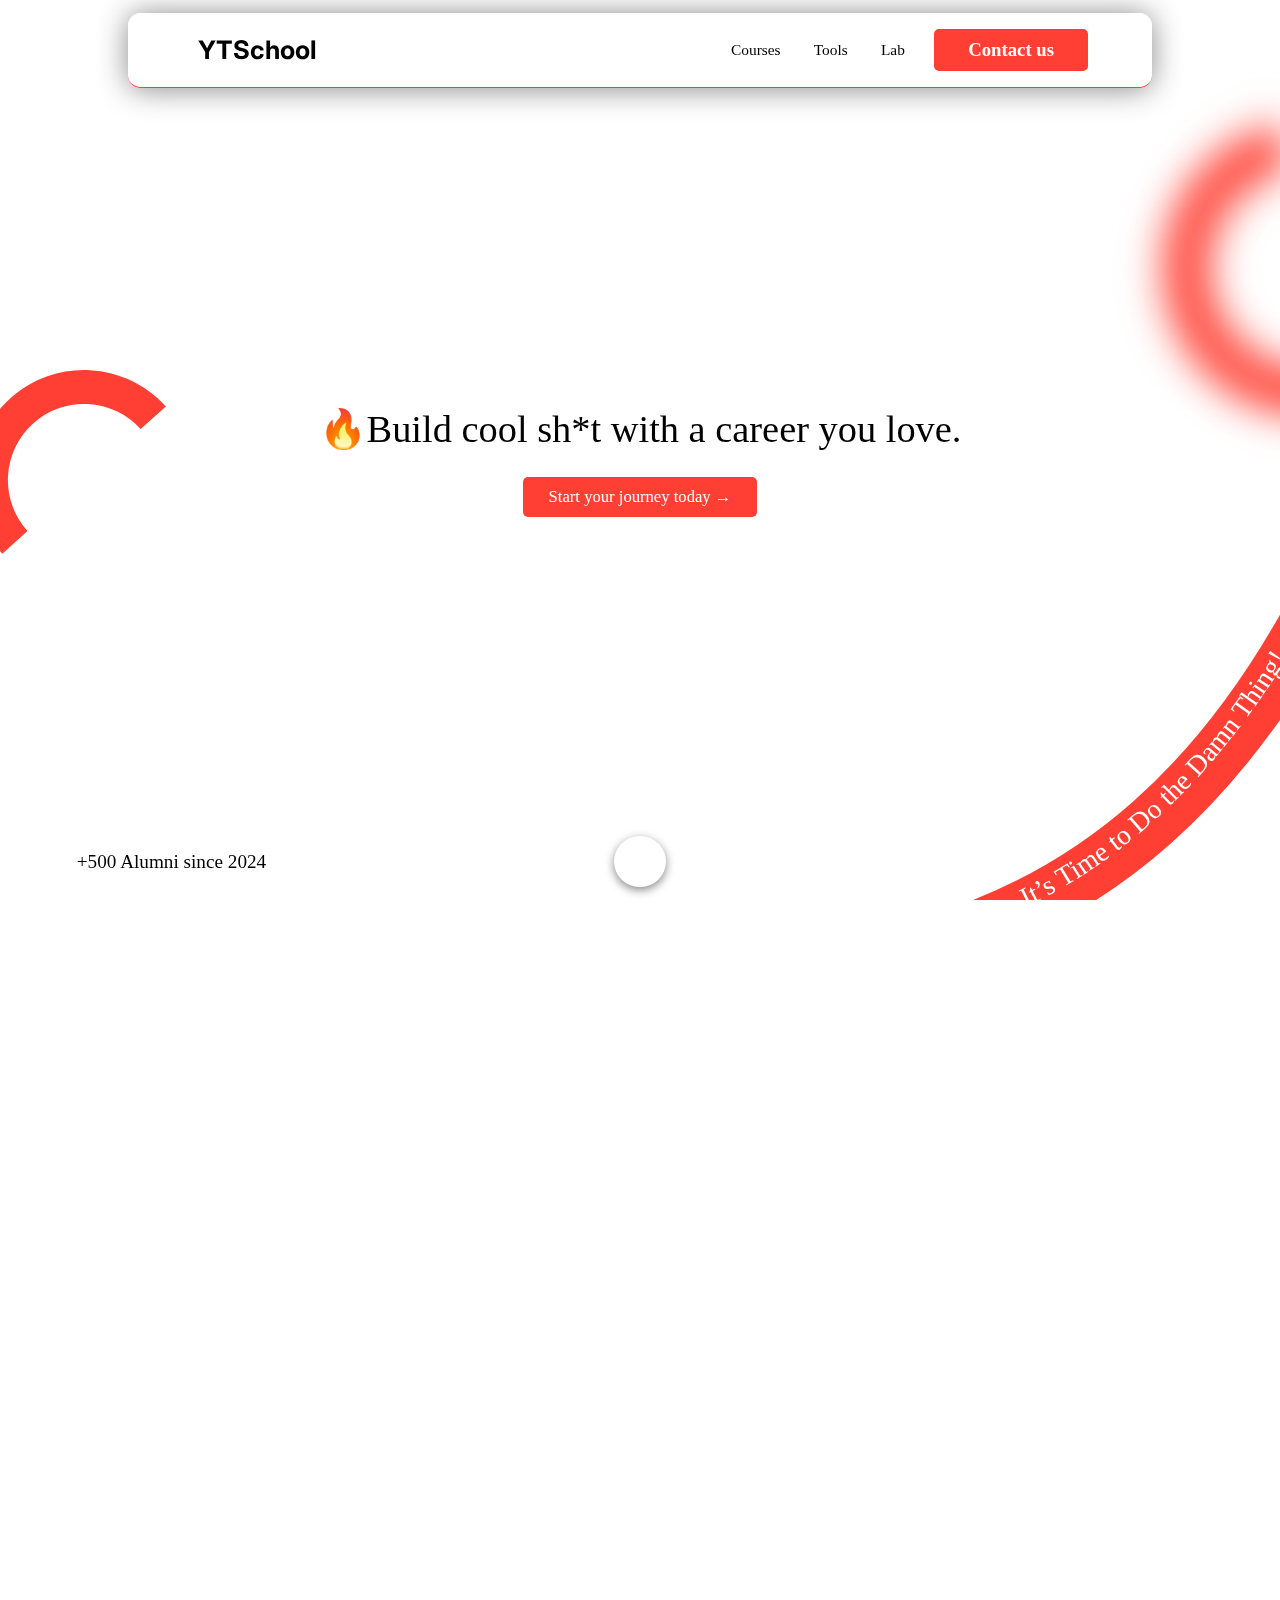
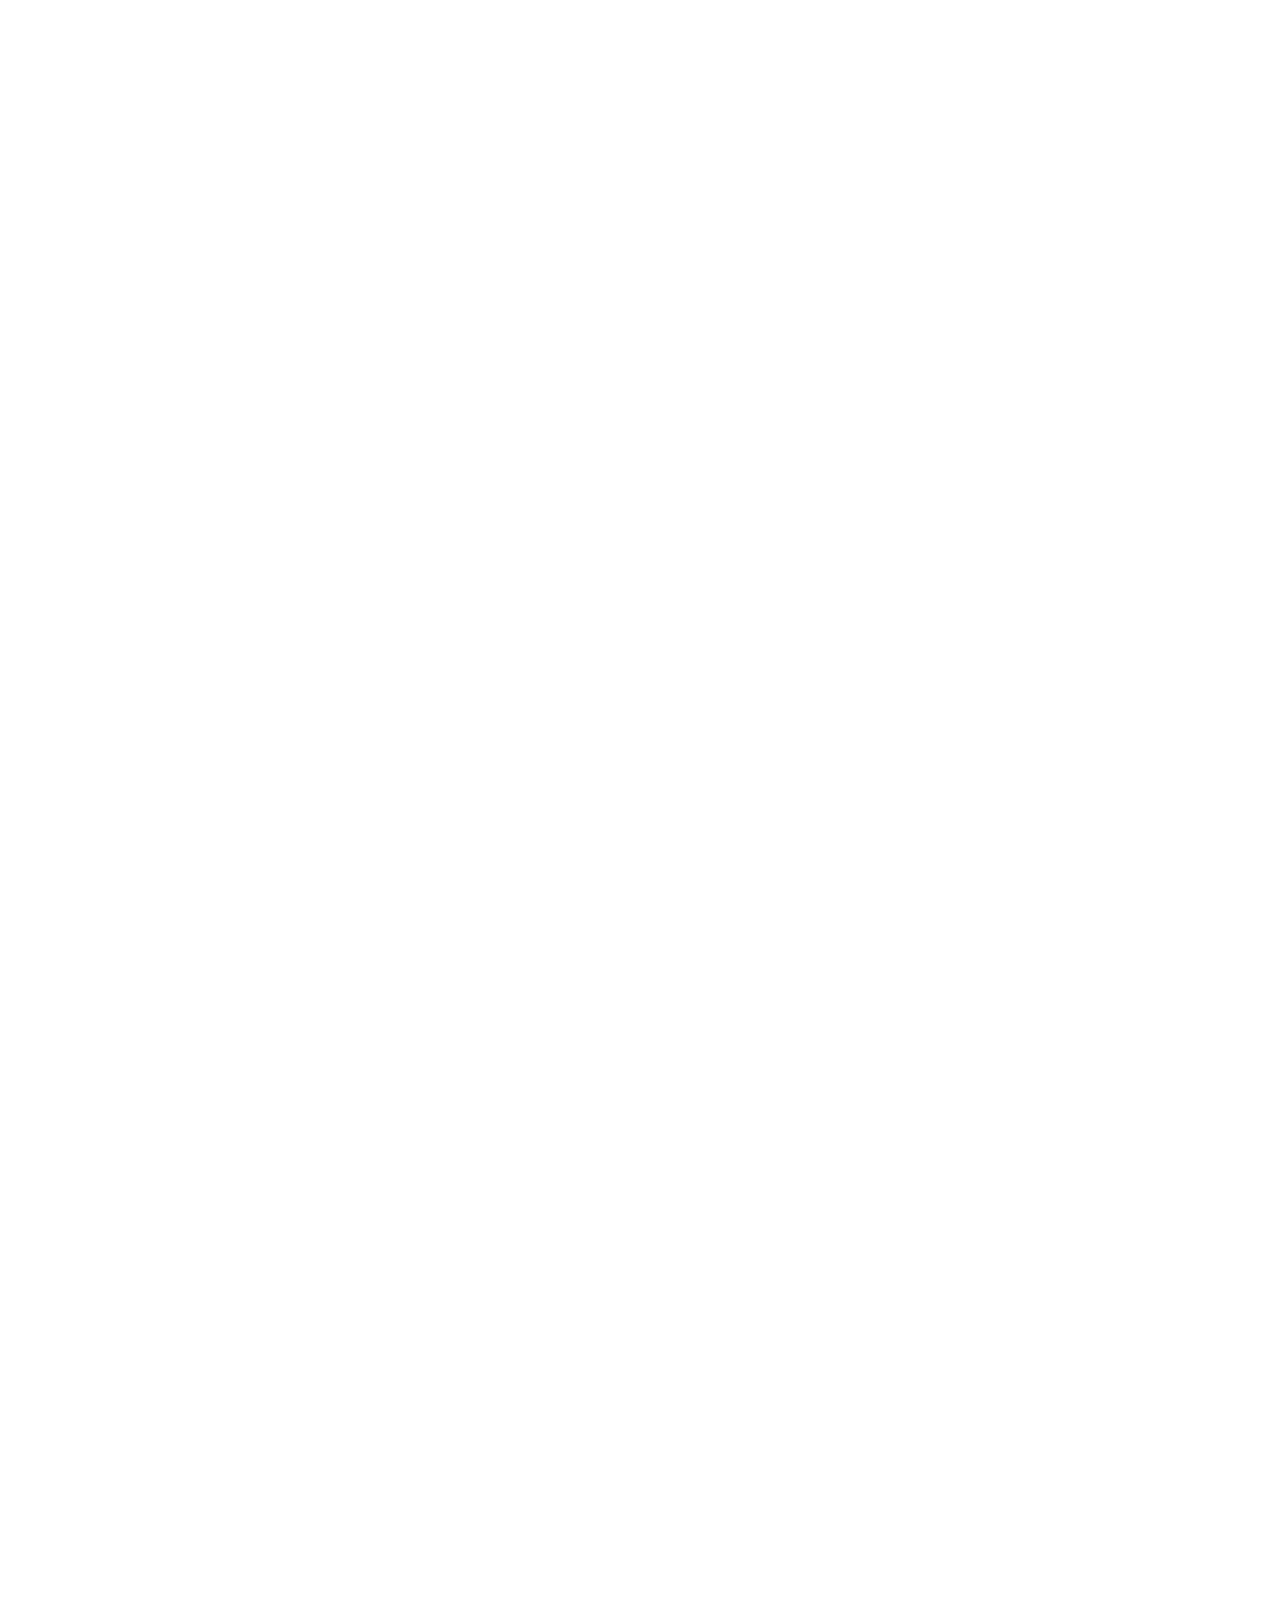
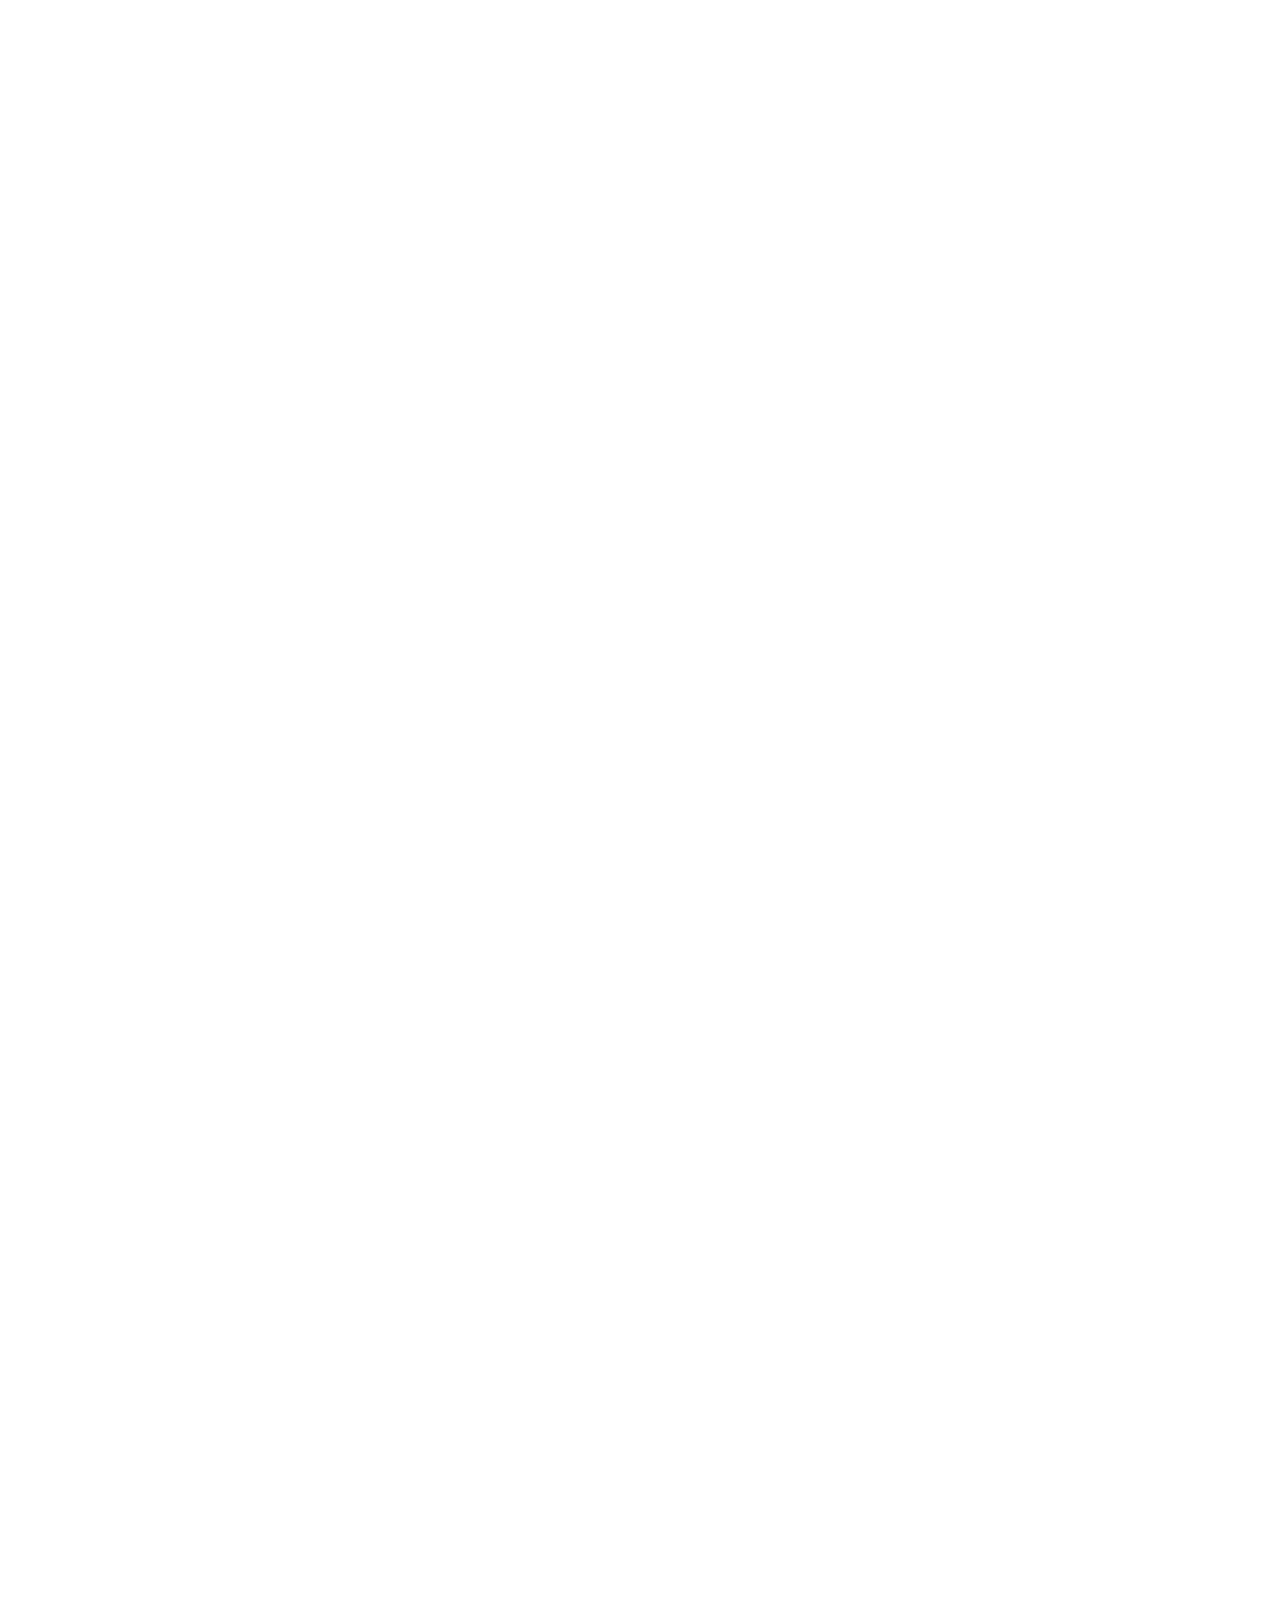
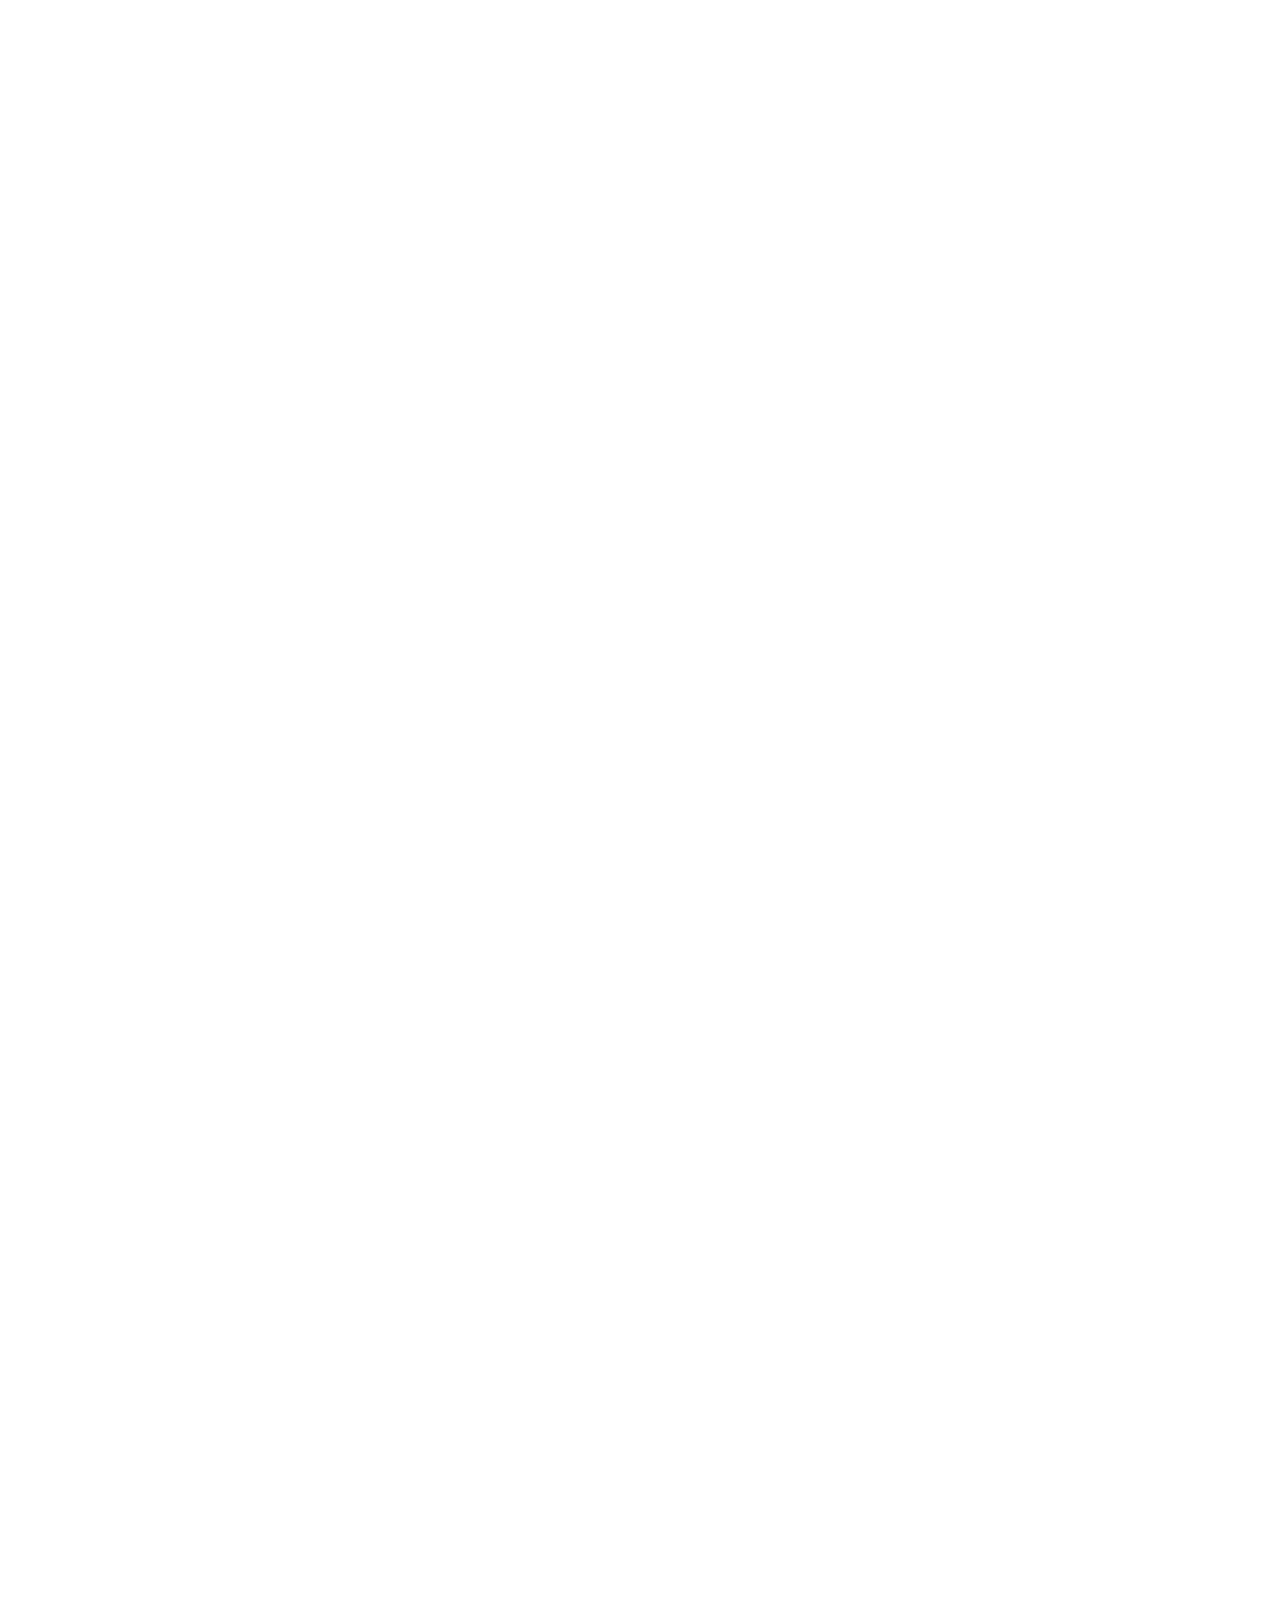
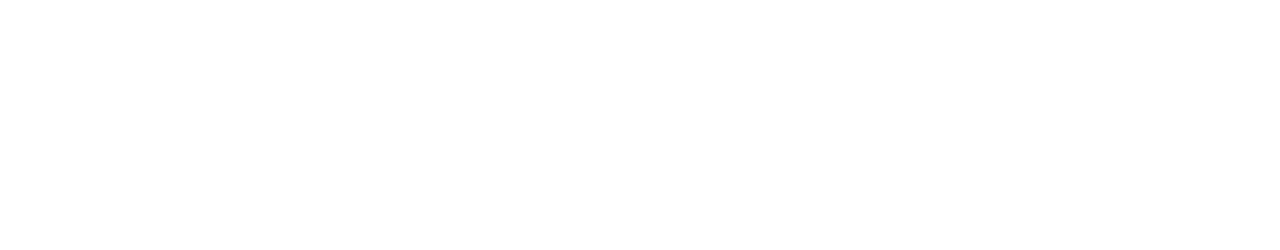
==== commit 185c19f8: "final before responsive" ====
--- a/index.html
+++ b/index.html
@@ -95,6 +95,12 @@
             </div>
           </div>
           <div id="nav-right">
+            <div class="menus">
+              <div class="menu"><a href="./courses">Courses</a></div>
+              <div class="menu"><a href="https://tools.ytschool.in">Tools</a></div>
+              <div class="menu"><a href="https://lab.ytschool.in">Lab</a></div>
+            </div>
+
             <div class="button1" onclick="window.location='https://wa.me/917361072654'">
               <h3>Contact us</h3>
             </div>
@@ -133,21 +139,7 @@
             Start your journey today →
           </div>
 
-          <svg
-            class="svg2"
-            width="72"
-            height="42"
-            viewBox="0 0 72 42"
-            fill="none"
-            xmlns="http://www.w3.org/2000/svg"
-          >
-            <path
-              d="M1.6543 20.7294C8.92274 26.2957 18.4862 30.9022 27.8737 28.8774C30.2515 28.3646 32.5203 27.179 34.432 25.5533M34.432 25.5533C37.3436 23.0771 39.4264 19.5798 39.8029 15.8831C40.392 10.0996 38.5564 3.99748 32.8442 1.68173C29.8668 0.474682 26.7382 0.728443 24.8559 3.59892C21.9802 7.98435 24.5818 14.9416 27.4477 18.6347C29.4291 21.1881 31.794 23.5116 34.432 25.5533ZM34.432 25.5533C43.7012 32.7273 56.3422 36.4213 67.5667 34.3805M60.8418 41.0001C63.0379 39.6825 67.9572 36.52 70.0655 34.4117C67.8694 33.094 62.95 29.9318 60.8418 27.8235"
-              stroke="#545454"
-              stroke-width="2"
-              stroke-linecap="round"
-            />
-          </svg>
+          <!-- <img src="./assets/img/harow.png" class="svg2" alt=""> -->
         </div>
         <div id="hero-btm">
           <h3>+500 Alumni since 2024</h3>
@@ -196,9 +188,32 @@
 
         <div id="courses">
           <div class="course-warper">
+            <a href="/course-details/frontend-development-zero-to-web-hero.html" class="course">
+              <div class="c-img">
+                <img src="./assets/img/Frontend.png" alt="" />
+              </div>
+              <div class="course-body">
+                <div class="cd-top">
+                  <h4><i class="ri-book-line"></i> 43 Lesson</h4>
+                  <h4><i class="ri-star-fill"></i> 4.5 (64)</h4>
+                </div>
+                <div class="cd-title">
+                  <h2>Become a Frontend developer- Zero To Web Hero.</h2>
+                </div>
+              </div>
+              <div class="cd-btm">
+                <div class="cd-inst">By <span>Ashish Kumar</span></div>
+                <div class="cd-price">₹<span>799</span></div>
+              </div>
+            </a>
+            <div class="cd-btn" onclick="location.href='/course-details/frontend-development-zero-to-web-hero.html?pay=true'">
+              <h3>Enroll Now</h3>
+            </div>
+          </div>
+          <div class="course-warper comingSoon">
             <a href="#" class="course">
               <div class="c-img">
-                <img src="./assets/img/Frontend.png" alt="" />
+                <img src="./assets/img/chatgpt.png" alt="" />
               </div>
               <div class="course-body">
                 <div class="cd-top">
@@ -206,7 +221,7 @@
                   <h4><i class="ri-star-fill"></i> 4.5 (44)</h4>
                 </div>
                 <div class="cd-title">
-                  <h2>Become a Frontend developer- Zero To Web Hero.</h2>
+                  <h2>Become a product Manager learn the skills & job.</h2>
                 </div>
               </div>
               <div class="cd-btm">
@@ -218,30 +233,7 @@
               <h3>Enroll Now</h3>
             </div>
           </div>
-          <div class="course-warper">
-            <a href="#" class="course">
-              <div class="c-img">
-                <img src="./assets/img/chatgpt.png" alt="" />
-              </div>
-              <div class="course-body">
-                <div class="cd-top">
-                  <h4><i class="ri-book-line"></i> 43 Lesson</h4>
-                  <h4><i class="ri-star-fill"></i> 4.5 (44)</h4>
-                </div>
-                <div class="cd-title">
-                  <h2>Become a product Manager learn the skills & job.</h2>
-                </div>
-              </div>
-              <div class="cd-btm">
-                <div class="cd-inst">By <span>Jim Séchen</span></div>
-                <div class="cd-price">₹<span>399</span></div>
-              </div>
-            </a>
-            <div class="cd-btn">
-              <h3>Enroll Now</h3>
-            </div>
-          </div>
-          <div class="course-warper">
+          <div class="course-warper comingSoon">
             <a href="#" class="course">
               <div class="c-img">
                 <img src="./assets/img/Frontend.png" alt="" />
@@ -459,7 +451,7 @@
             <h3>Well, well—you’ve scrolled all the way!</h3>
           </div>
           <div><h1>Time to do something epic with that energy.</h1></div>
-          <button class="button3" onclick="location.href='/courses.html'">
+          <button class="button3" onclick="location.href='/courses'">
             Join the Revolution!
           </button>
         </div>
--- a/css/style.css
+++ b/css/style.css
@@ -53,7 +53,7 @@
 }
 
 /* block animations */
-.blocks-container{
+.blocks-container {
   position: absolute;
   top: 0;
   left: 0;
@@ -62,26 +62,43 @@
   overflow: hidden;
 }
 
-#blocks{
+#blocks {
   width: 105vw;
   height: 100vh;
   display: flex;
   flex-wrap: wrap;
   overflow: hidden;
 }
-.block{
+.block {
   width: 30px;
   height: 30px;
-  border: 0.5px solid rgb(0,0,0, 0.05);
+  border: 0.5px solid rgb(0, 0, 0, 0.05);
   transition: border-color 0.3s ease;
 }
 
-.highlight{
+.highlight {
   border-color: #ff3f33;
   background-color: rgb(255, 63, 51, 0.25);
 }
-
-
+.comingSoon {
+  position: relative;
+}
+.comingSoon::after {
+  content: "Coming Soon 👾";
+  display: flex;
+  align-items: center;
+  justify-content: center;
+  font-size: 1.2rem;
+  font-weight: 600;
+  color: #ff3f33;
+  border-radius: 1vw;
+  position: absolute;
+  backdrop-filter: blur(10px);
+  top: 0;
+  width: 100%;
+  height: 100%;
+  background-color: rgba(255, 236, 198, 0.669);
+}
 
 .button1 {
   background-color: #ff3f33;
@@ -127,7 +144,6 @@
   font-weight: 800;
 }
 
-
 .cd-btn {
   display: flex;
   align-items: center;
@@ -141,7 +157,6 @@
   font-size: 1.1vw;
 }
 
-
 .button3 {
   background-color: #fc6;
   padding: 1vw 3vw;
@@ -189,6 +204,41 @@
   z-index: 1000;
 }
 
+#nav-right{
+  display: flex;
+  align-items: center;
+  gap: 2vw;
+}
+.menus{
+  display: flex;
+  gap: 2vw;
+}
+.menu{
+  padding: 0.3vw;
+  position: relative;
+}
+
+.menu::after{
+  content: "";
+  position: absolute;
+  bottom: 0;
+  left: 0;
+  width: 0;
+  height: 2px;
+  background-color: #ff3f33;
+  transition: width 0.3s ease;
+}
+.menu:hover::after{
+  width: 100%;
+}
+
+
+.menus a {
+  font-size: 1.2vw;
+  font-weight: 400;
+}
+
+
 #logo {
   font-size: 2vw;
   font-weight: 700;
@@ -205,8 +255,6 @@
   object-fit: cover;
 }
 /* button is button1 */
-
-
 
 /* COURSE */
 #cor {
@@ -286,6 +334,17 @@
   border-radius: 1vw 1vw 0 0;
   overflow: hidden;
   border-bottom: 1px solid #ff3f33;
+  position: relative;
+}
+
+.course:first::before{
+  content: "";
+  position: absolute;
+  top: 0;
+  left: 0;
+  width: 100%;
+  height: 100%;
+  background: linear-gradient(180deg, #fff 0%, #ff3f33 100%);
 }
 
 .c-img {
@@ -474,6 +533,9 @@
     border-bottom: 2px solid #ff3f33;
   }
 
+  .menus{
+    display: none;
+  }
   #logo {
     font-size: 6vw;
     gap: 1vw;
@@ -482,7 +544,6 @@
   #logo img {
     max-width: 7vw;
   }
-
 
   /* COURSE */
 
--- a/css/home.css
+++ b/css/home.css
@@ -59,9 +59,8 @@
 
 #hero-center .svg2 {
   position: absolute;
-  width: 7vw;
-  height: 5vw;
-  left: 32%;
+  width: 15vw;
+  left: 25%;
   top: 4vw;
   transition: rotate 0.5s ease;
 }
